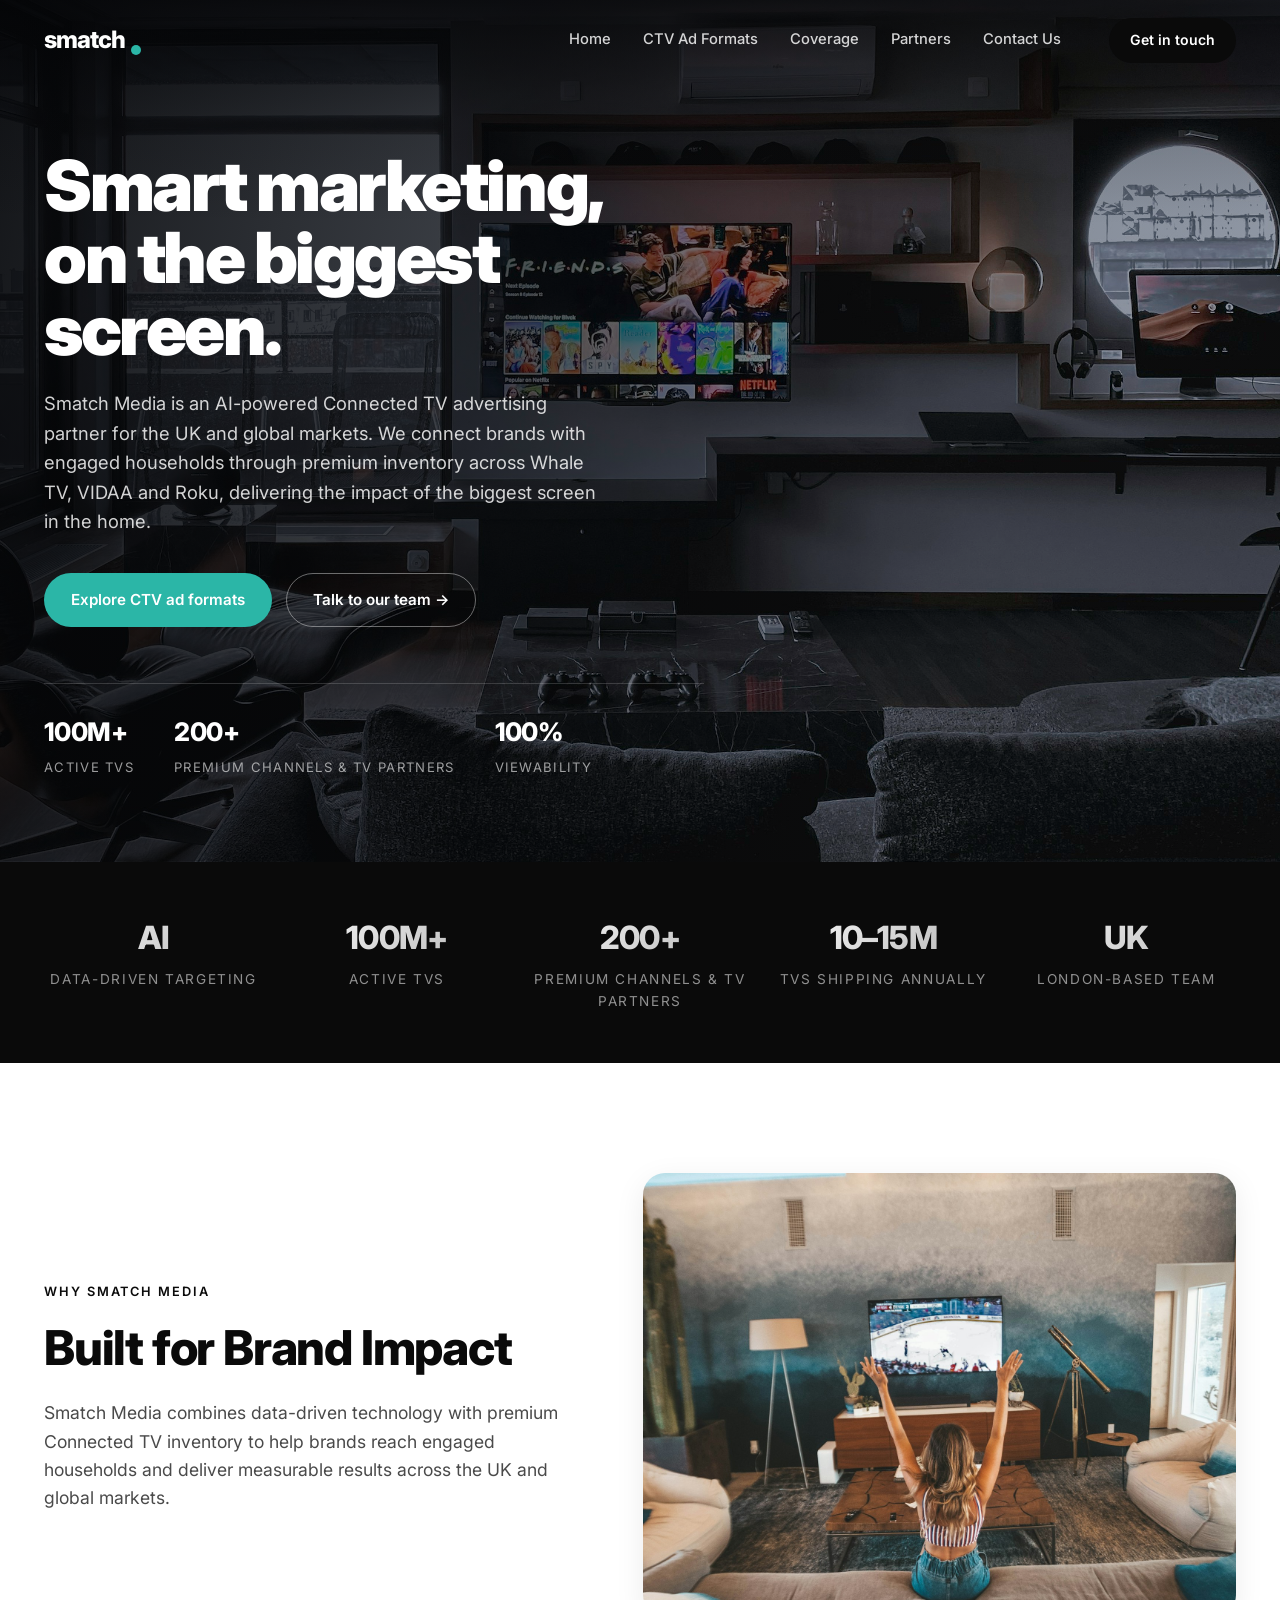
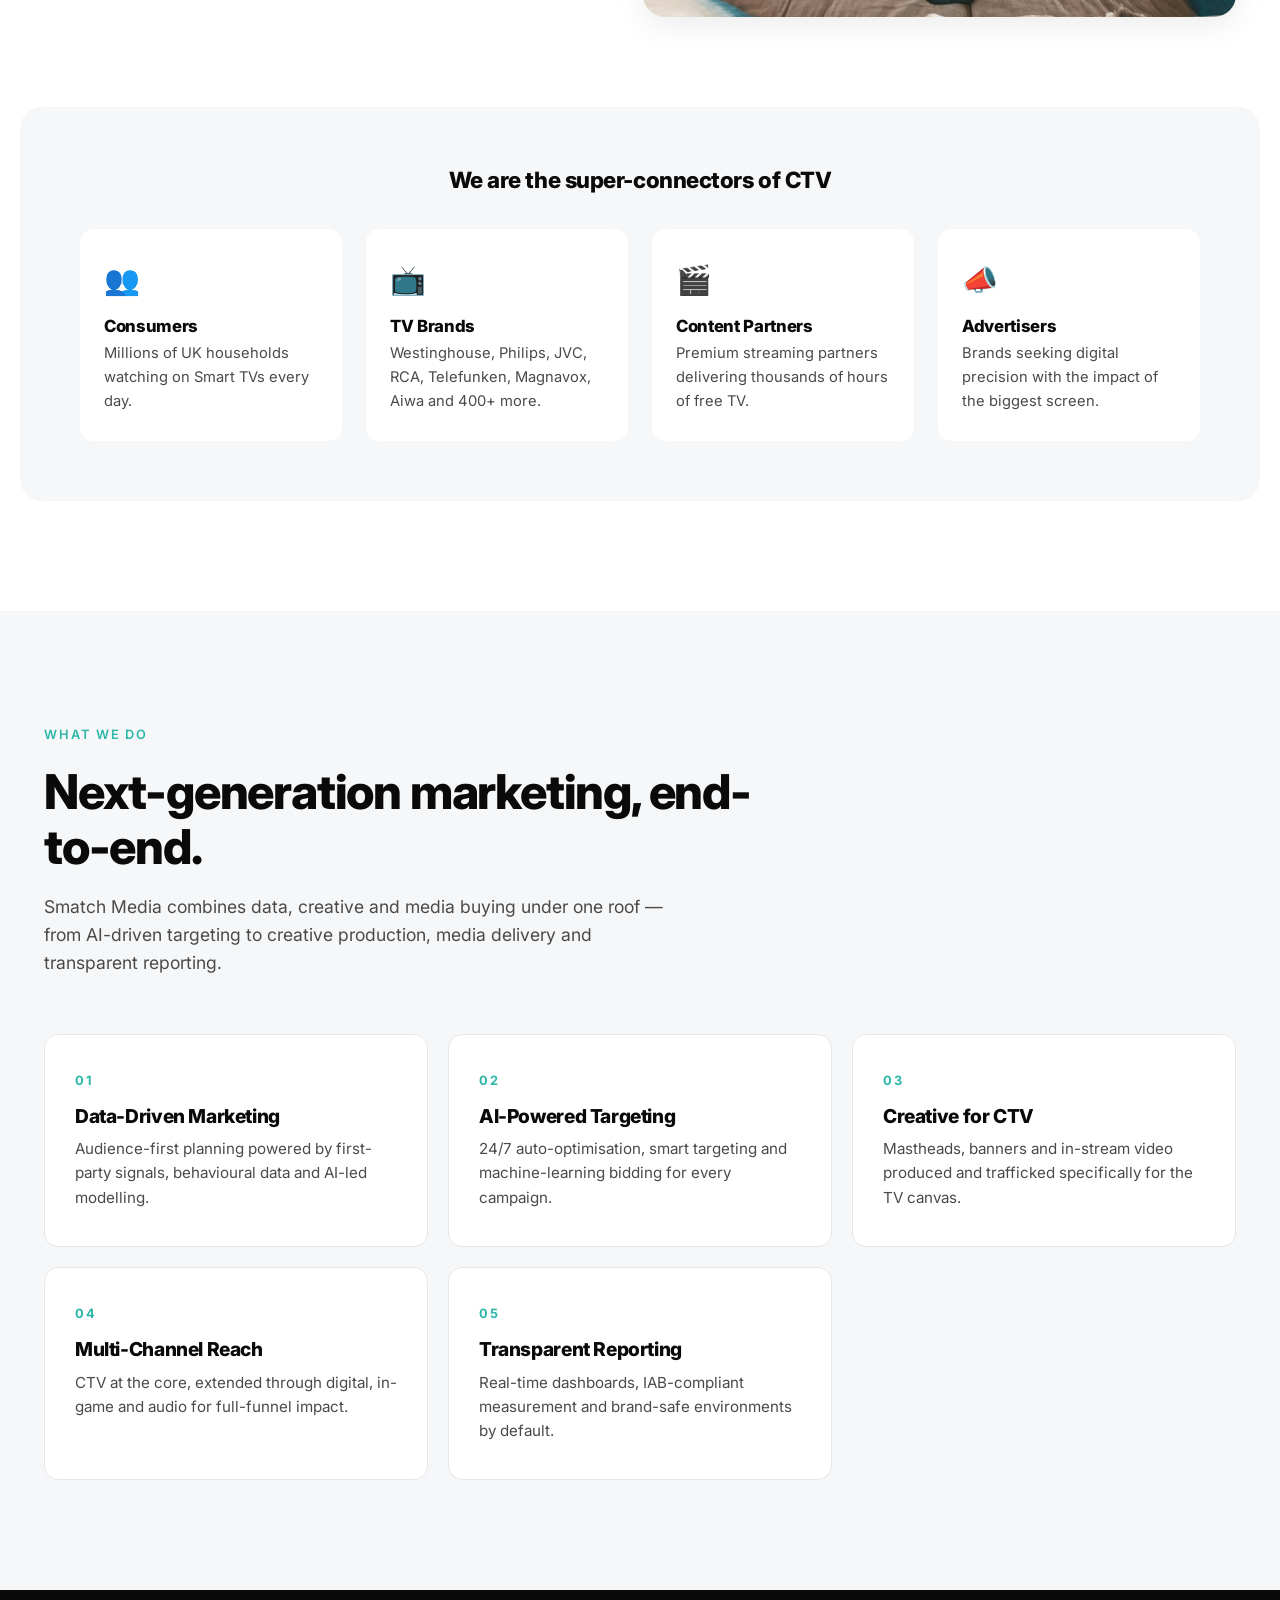
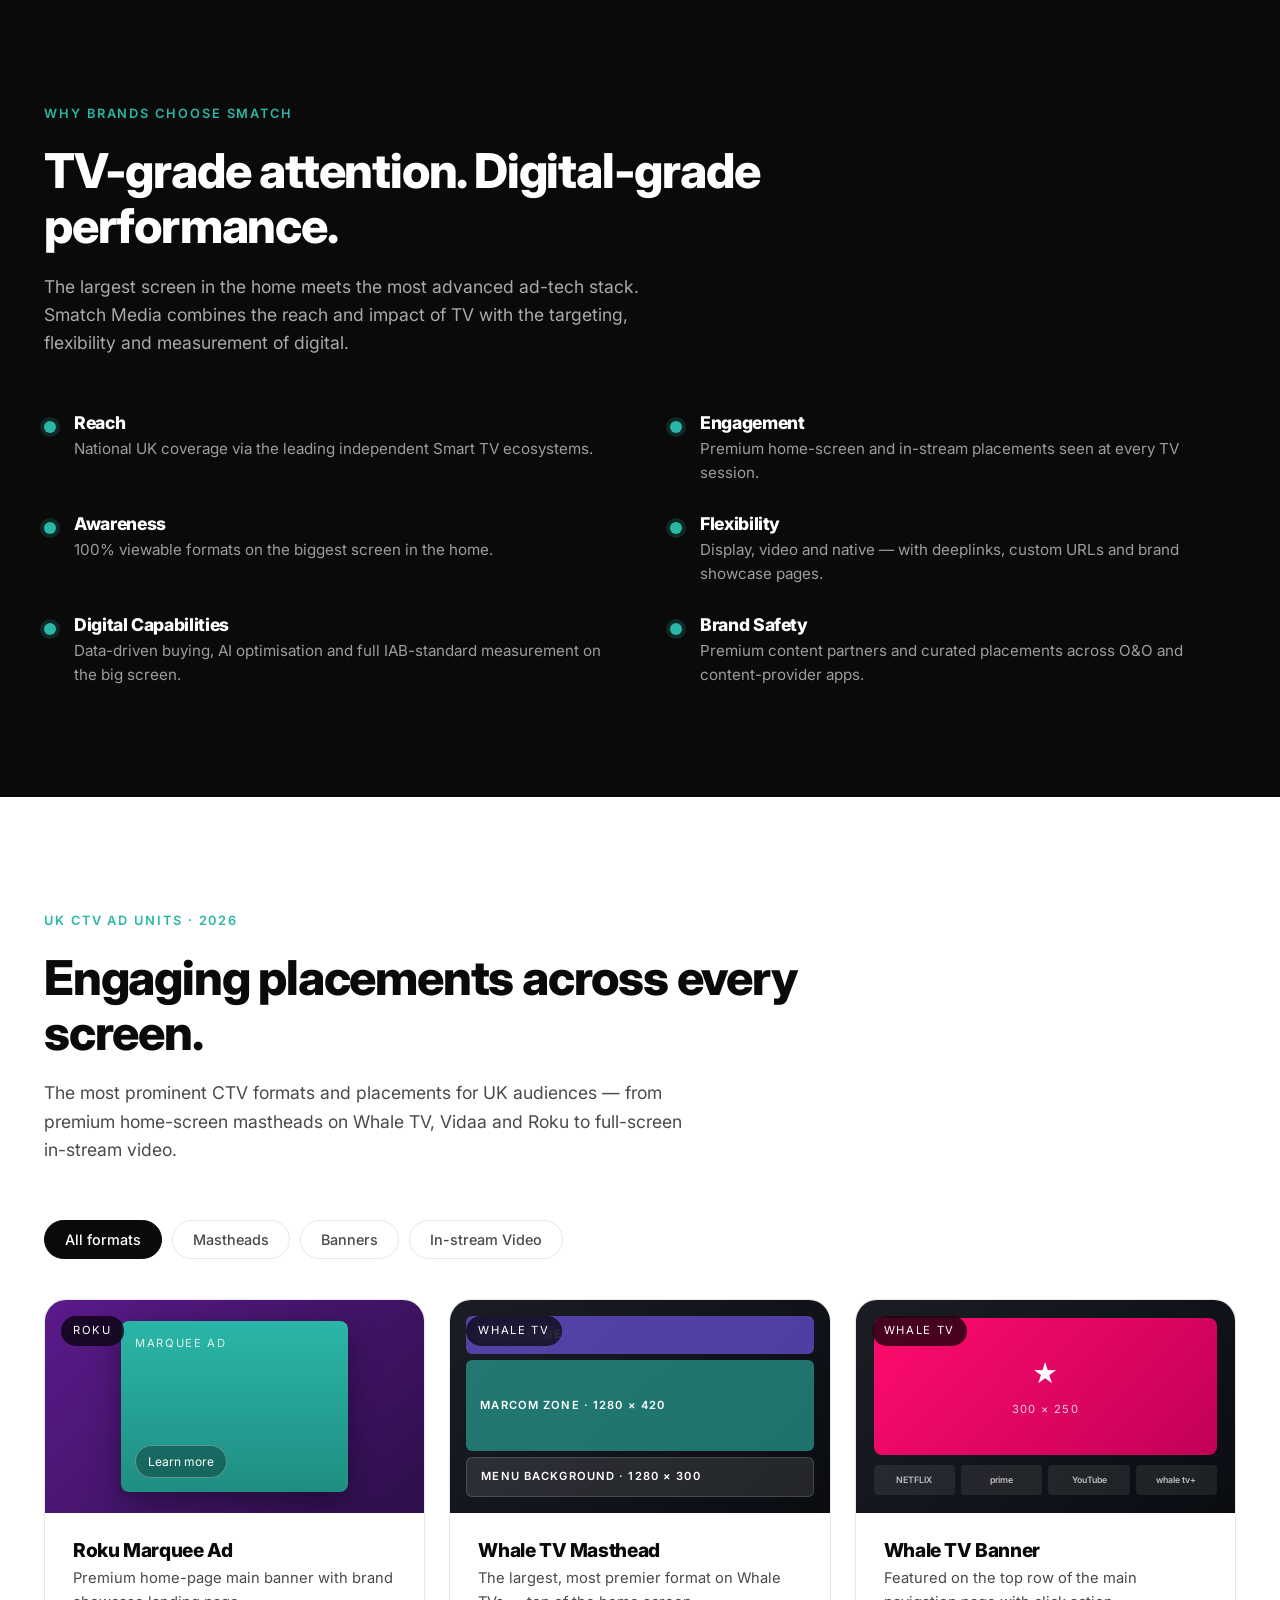
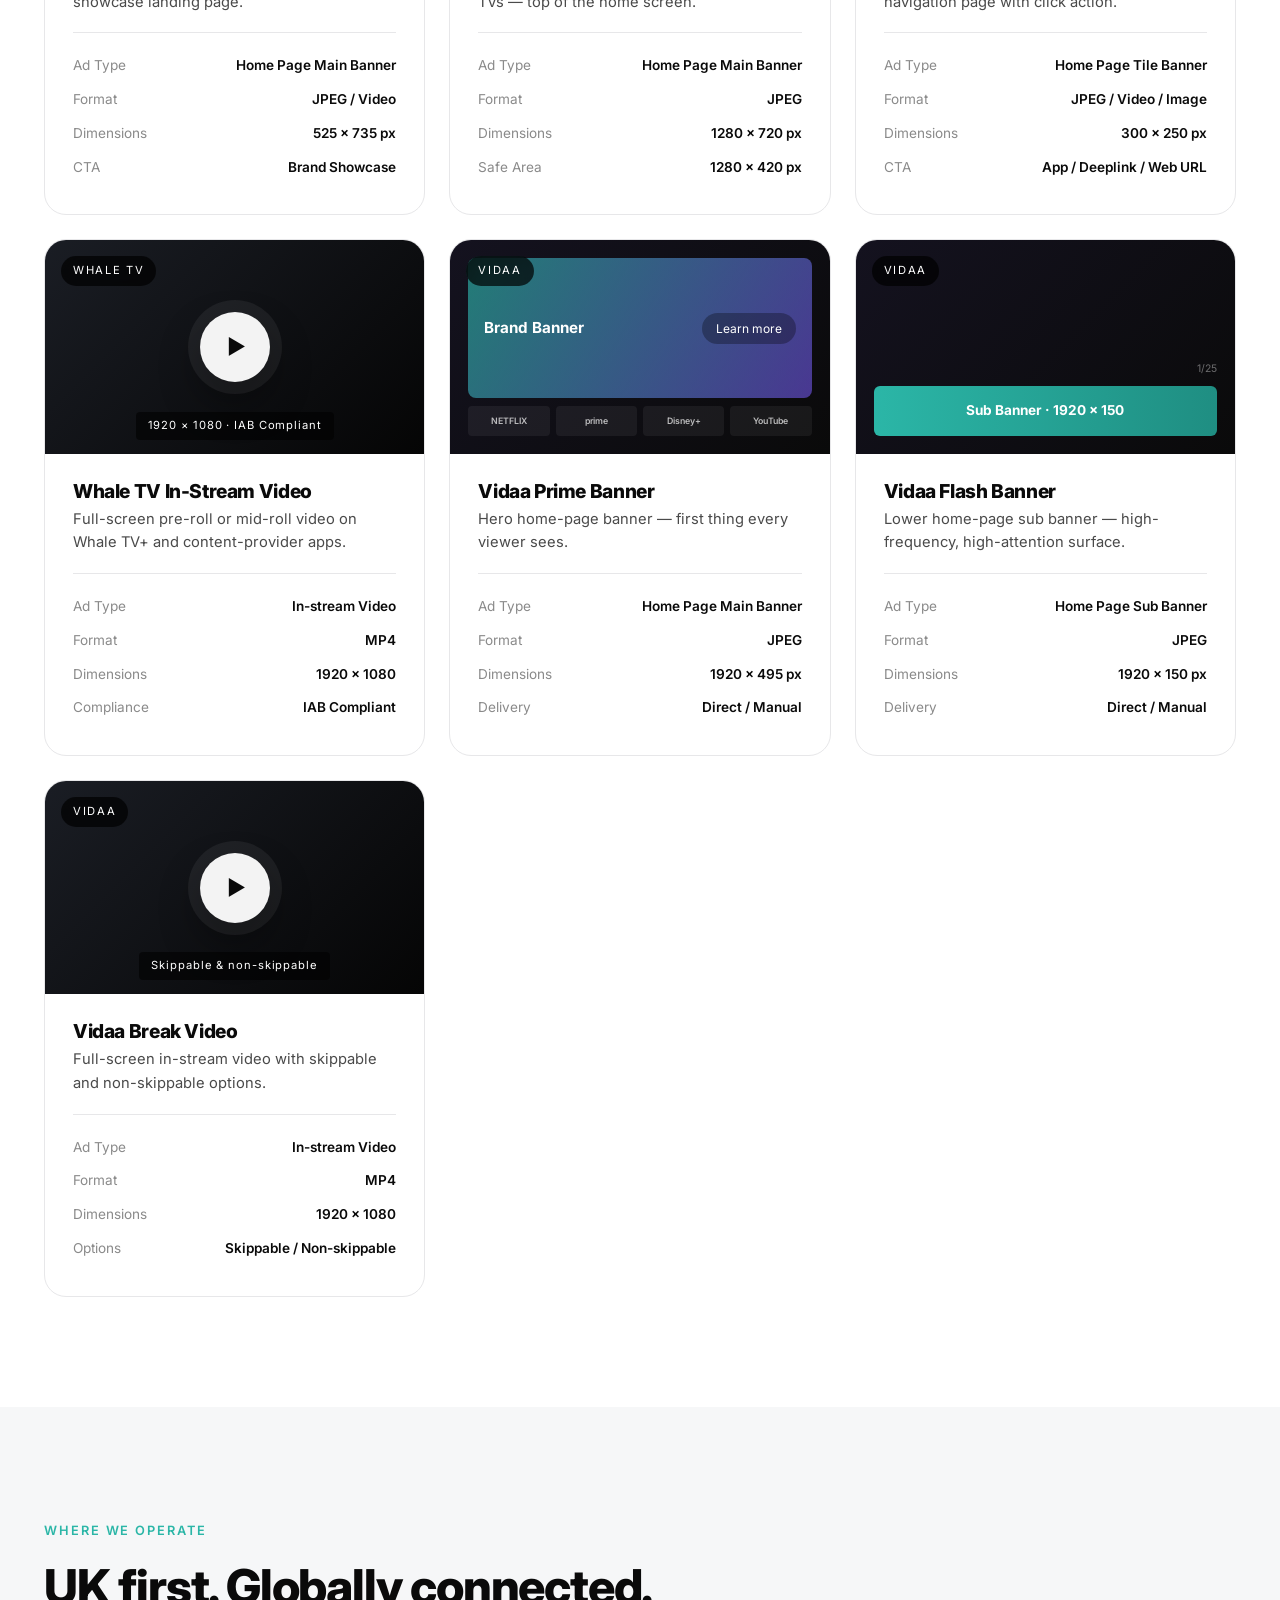
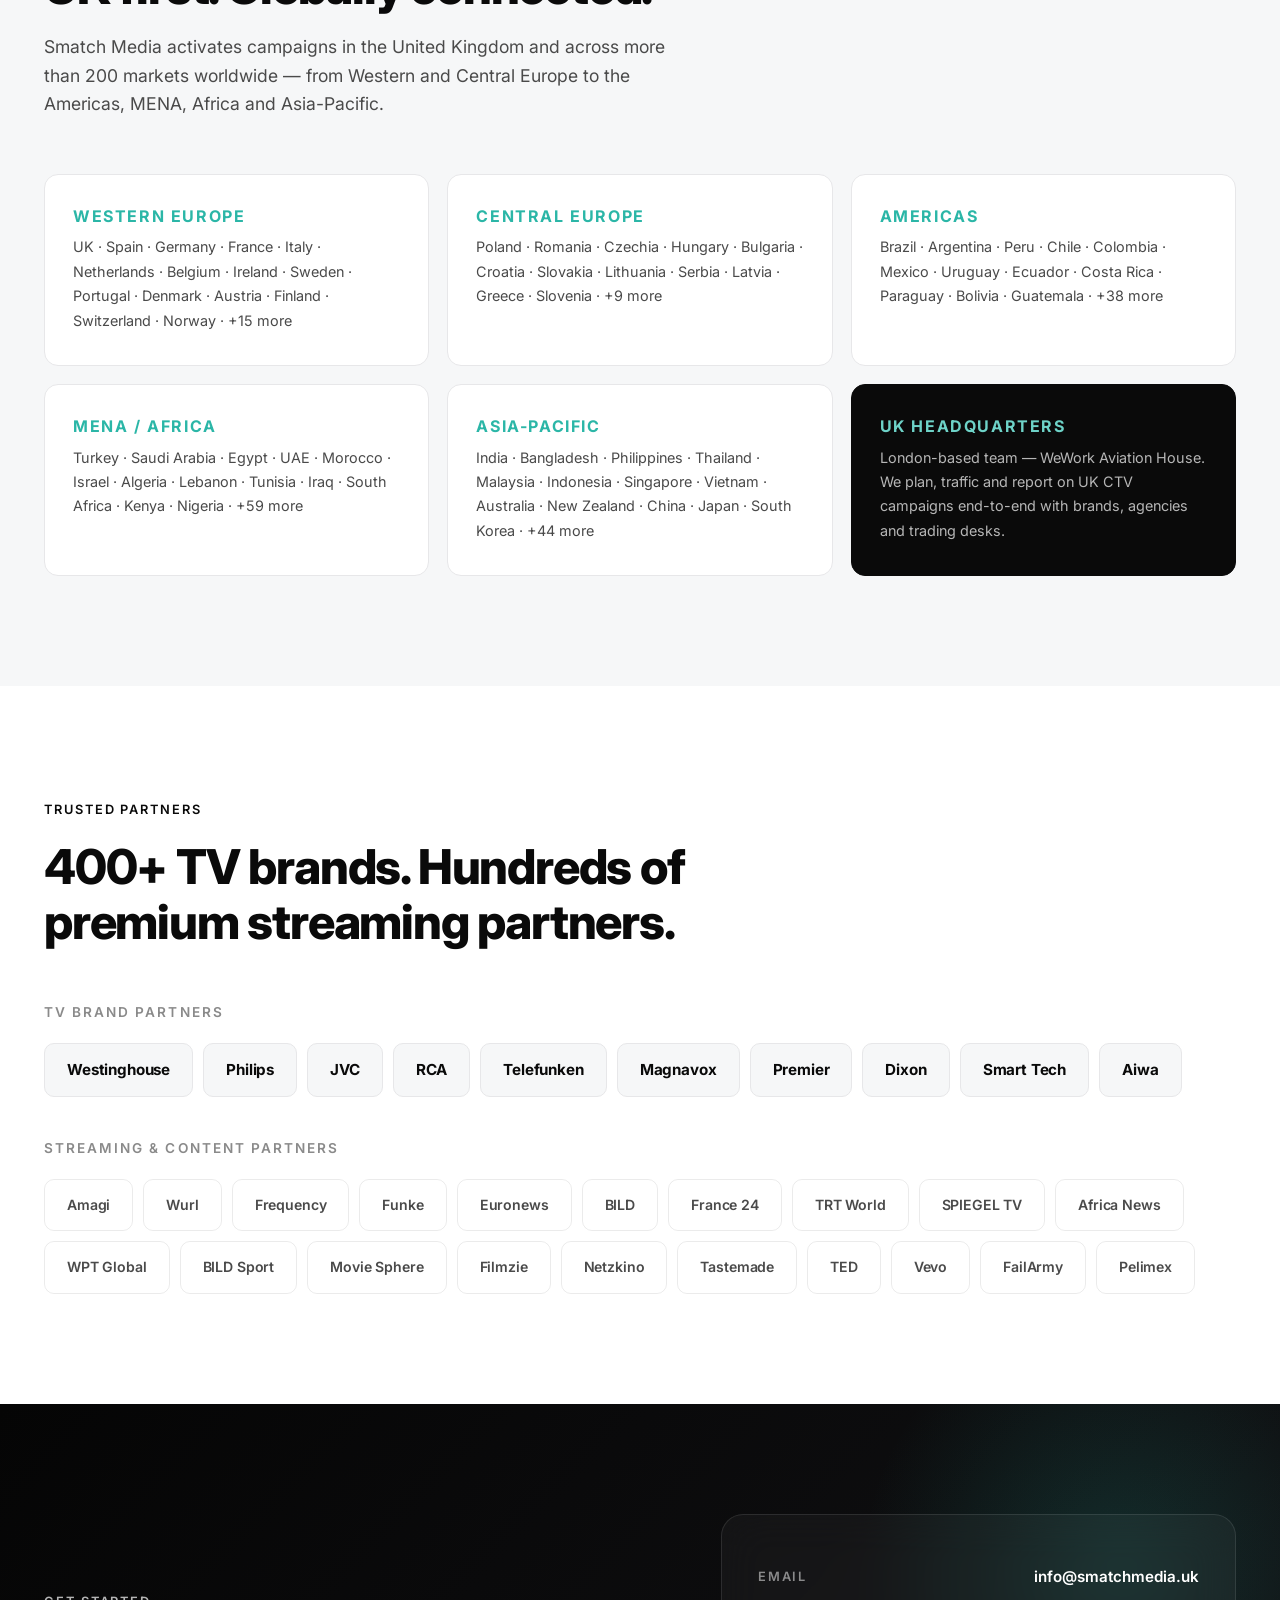
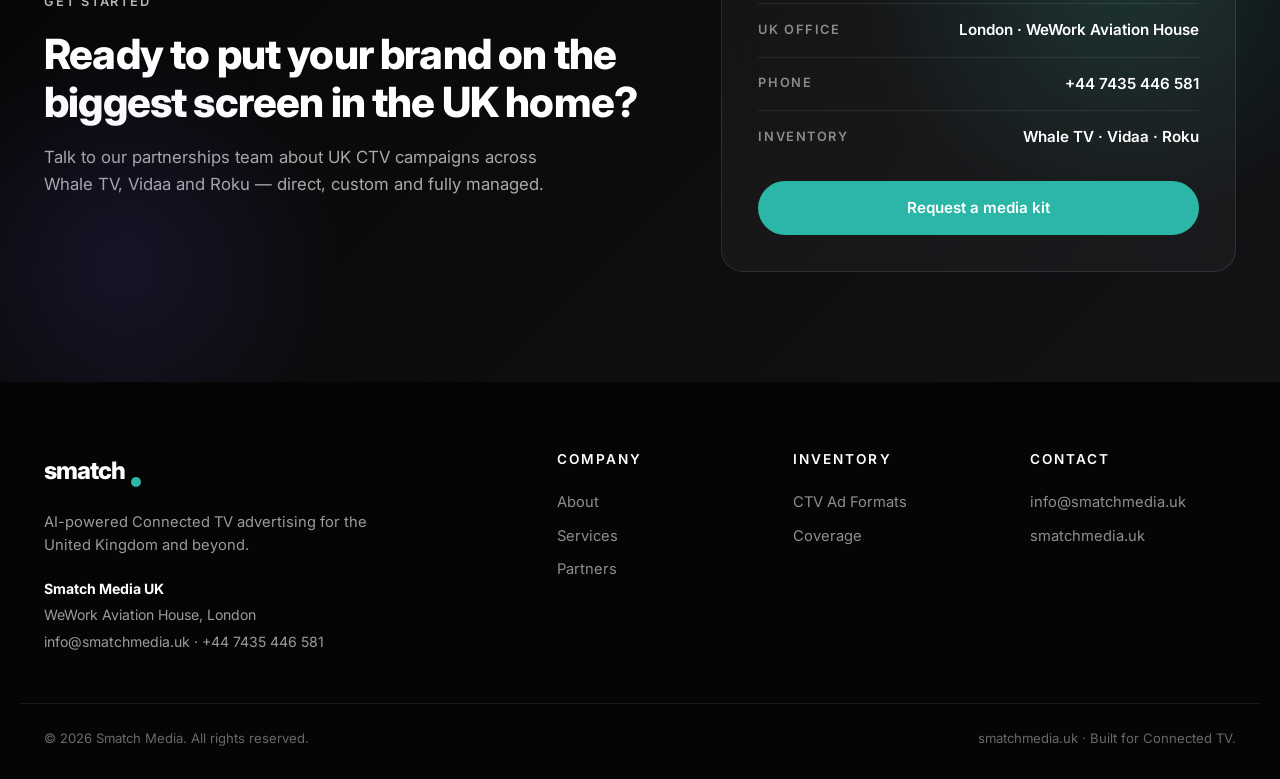
==== index.html @ 55a87737 "Refresh nav, hero copy and add Built for Brand Impact section - Nav: drop Services, add Contact Us -" ====
<!DOCTYPE html>
<html lang="en">
<head>
  <meta charset="UTF-8" />
  <meta name="viewport" content="width=device-width, initial-scale=1.0" />
  <title>Smatch Media UK — AI-Powered Connected TV Advertising</title>
  <meta name="description" content="Smatch Media UK delivers AI-powered, data-driven Connected TV advertising across Smart TVs in the United Kingdom — Whale TV, Vidaa and Roku inventory, direct and fully managed." />
  <link rel="preconnect" href="https://fonts.googleapis.com">
  <link rel="preconnect" href="https://fonts.gstatic.com" crossorigin>
  <link href="https://fonts.googleapis.com/css2?family=Inter:wght@300;400;500;600;700;800;900&display=swap" rel="stylesheet">
  <link rel="stylesheet" href="styles.css" />
</head>
<body>

  <!-- Navigation -->
  <header class="nav" id="nav">
    <div class="nav__inner container">
      <a href="#top" class="logo" aria-label="Smatch Media home">
        <span class="logo__text">smatch</span><span class="logo__dot"></span>
      </a>
      <nav class="nav__links" aria-label="Primary">
        <a href="#top">Home</a>
        <a href="#units">CTV Ad Formats</a>
        <a href="#coverage">Coverage</a>
        <a href="#partners">Partners</a>
        <a href="#contact">Contact Us</a>
      </nav>
      <a href="#contact" class="btn btn--primary nav__cta">Get in touch</a>
      <button class="nav__toggle" aria-label="Toggle menu" aria-expanded="false">
        <span></span><span></span><span></span>
      </button>
    </div>
  </header>

  <!-- Hero -->
  <section class="hero hero--photo" id="top">
    <div class="hero__bg" aria-hidden="true"></div>
    <div class="container hero__inner">
      <div class="hero__content">
        <h1 class="hero__title">
          Smart marketing,<br />
          on the biggest screen.
        </h1>
        <p class="hero__lead">
          Smatch Media is an AI-powered Connected TV advertising partner for the
          UK and global markets. We connect brands with engaged households through
          premium inventory across Whale TV, VIDAA and Roku, delivering the impact
          of the biggest screen in the home.
        </p>
        <div class="hero__ctas">
          <a href="#units" class="btn btn--primary">Explore CTV ad formats</a>
          <a href="#contact" class="btn btn--ghost btn--ghost-light">Talk to our team →</a>
        </div>
        <div class="hero__meta">
          <div><strong>100M+</strong><span>Active TVs</span></div>
          <div><strong>200+</strong><span>Premium Channels &amp; TV Partners</span></div>
          <div><strong>100%</strong><span>Viewability</span></div>
        </div>
      </div>
    </div>
  </section>

  <!-- Stats / Trust bar -->
  <section class="stats">
    <div class="container stats__inner">
      <div class="stat">
        <div class="stat__num">AI</div>
        <div class="stat__label">Data-Driven Targeting</div>
      </div>
      <div class="stat">
        <div class="stat__num">100M+</div>
        <div class="stat__label">Active TVs</div>
      </div>
      <div class="stat">
        <div class="stat__num">200+</div>
        <div class="stat__label">Premium Channels &amp; TV Partners</div>
      </div>
      <div class="stat">
        <div class="stat__num">10–15M</div>
        <div class="stat__label">TVs shipping annually</div>
      </div>
      <div class="stat">
        <div class="stat__num">UK</div>
        <div class="stat__label">London-based team</div>
      </div>
    </div>
  </section>

  <!-- Built for Brand Impact -->
  <section class="section about" id="about">
    <div class="container two-col two-col--media">
      <div class="about__intro">
        <span class="eyebrow eyebrow--dark">Why Smatch Media</span>
        <h2 class="section__title">Built for Brand Impact</h2>
        <p>
          Smatch Media combines data-driven technology with premium Connected TV
          inventory to help brands reach engaged households and deliver measurable
          results across the UK and global markets.
        </p>
      </div>
      <div class="about__media">
        <img src="assets/img/brand-impact.jpg" alt="A viewer engaged with content on a Connected TV in the living room" loading="lazy" />
      </div>
    </div>

    <div class="container connectors">
      <h3 class="connectors__title">We are the super-connectors of CTV</h3>
      <div class="connectors__grid">
        <div class="connector">
          <div class="connector__icon" aria-hidden="true">👥</div>
          <h4>Consumers</h4>
          <p>Millions of UK households watching on Smart TVs every day.</p>
        </div>
        <div class="connector">
          <div class="connector__icon" aria-hidden="true">📺</div>
          <h4>TV Brands</h4>
          <p>Westinghouse, Philips, JVC, RCA, Telefunken, Magnavox, Aiwa and 400+ more.</p>
        </div>
        <div class="connector">
          <div class="connector__icon" aria-hidden="true">🎬</div>
          <h4>Content Partners</h4>
          <p>Premium streaming partners delivering thousands of hours of free TV.</p>
        </div>
        <div class="connector">
          <div class="connector__icon" aria-hidden="true">📣</div>
          <h4>Advertisers</h4>
          <p>Brands seeking digital precision with the impact of the biggest screen.</p>
        </div>
      </div>
    </div>
  </section>

  <!-- Services -->
  <section class="section services" id="services">
    <div class="container">
      <div class="section__head">
        <span class="eyebrow">What We Do</span>
        <h2 class="section__title">Next-generation marketing, end-to-end.</h2>
        <p class="section__lead">
          Smatch Media combines data, creative and media buying under one roof —
          from AI-driven targeting to creative production, media delivery
          and transparent reporting.
        </p>
      </div>
      <div class="why__grid">
        <article class="card">
          <span class="card__num">01</span>
          <h3>Data-Driven Marketing</h3>
          <p>Audience-first planning powered by first-party signals, behavioural data and AI-led modelling.</p>
        </article>
        <article class="card">
          <span class="card__num">02</span>
          <h3>AI-Powered Targeting</h3>
          <p>24/7 auto-optimisation, smart targeting and machine-learning bidding for every campaign.</p>
        </article>
        <article class="card">
          <span class="card__num">03</span>
          <h3>Creative for CTV</h3>
          <p>Mastheads, banners and in-stream video produced and trafficked specifically for the TV canvas.</p>
        </article>
        <article class="card">
          <span class="card__num">04</span>
          <h3>Multi-Channel Reach</h3>
          <p>CTV at the core, extended through digital, in-game and audio for full-funnel impact.</p>
        </article>
        <article class="card">
          <span class="card__num">05</span>
          <h3>Transparent Reporting</h3>
          <p>Real-time dashboards, IAB-compliant measurement and brand-safe environments by default.</p>
        </article>
      </div>
    </div>
  </section>

  <!-- Why CTV with Smatch -->
  <section class="section why" id="why">
    <div class="container">
      <div class="section__head">
        <span class="eyebrow">Why Brands Choose Smatch</span>
        <h2 class="section__title">TV-grade attention. Digital-grade performance.</h2>
        <p class="section__lead">
          The largest screen in the home meets the most advanced ad-tech stack.
          Smatch Media combines the reach and impact of TV with the targeting,
          flexibility and measurement of digital.
        </p>
      </div>
      <div class="bullets">
        <div class="bullet"><span class="bullet__dot"></span><div><h4>Reach</h4><p>National UK coverage via the leading independent Smart TV ecosystems.</p></div></div>
        <div class="bullet"><span class="bullet__dot"></span><div><h4>Engagement</h4><p>Premium home-screen and in-stream placements seen at every TV session.</p></div></div>
        <div class="bullet"><span class="bullet__dot"></span><div><h4>Awareness</h4><p>100% viewable formats on the biggest screen in the home.</p></div></div>
        <div class="bullet"><span class="bullet__dot"></span><div><h4>Flexibility</h4><p>Display, video and native — with deeplinks, custom URLs and brand showcase pages.</p></div></div>
        <div class="bullet"><span class="bullet__dot"></span><div><h4>Digital Capabilities</h4><p>Data-driven buying, AI optimisation and full IAB-standard measurement on the big screen.</p></div></div>
        <div class="bullet"><span class="bullet__dot"></span><div><h4>Brand Safety</h4><p>Premium content partners and curated placements across O&O and content-provider apps.</p></div></div>
      </div>
    </div>
  </section>

  <!-- Ad Units -->
  <section class="section units" id="units">
    <div class="container">
      <div class="section__head">
        <span class="eyebrow">UK CTV Ad Units · 2026</span>
        <h2 class="section__title">Engaging placements across every screen.</h2>
        <p class="section__lead">
          The most prominent CTV formats and placements for UK audiences — from
          premium home-screen mastheads on Whale TV, Vidaa and Roku to full-screen
          in-stream video.
        </p>
      </div>

      <div class="units__filter" role="tablist" aria-label="Ad unit categories">
        <button class="chip chip--active" data-filter="all" role="tab" aria-selected="true">All formats</button>
        <button class="chip" data-filter="masthead" role="tab" aria-selected="false">Mastheads</button>
        <button class="chip" data-filter="banner" role="tab" aria-selected="false">Banners</button>
        <button class="chip" data-filter="video" role="tab" aria-selected="false">In-stream Video</button>
      </div>

      <div class="units__grid">

        <article class="unit" data-cat="masthead">
          <div class="unit__brand">Roku</div>
          <div class="unit__visual unit__visual--marquee">
            <div class="marquee">
              <span class="marquee__label">Marquee Ad</span>
              <span class="marquee__cta">Learn more</span>
            </div>
          </div>
          <div class="unit__body">
            <h3>Roku Marquee Ad</h3>
            <p class="unit__desc">Premium home-page main banner with brand showcase landing page.</p>
            <ul class="spec">
              <li><span>Ad Type</span><b>Home Page Main Banner</b></li>
              <li><span>Format</span><b>JPEG / Video</b></li>
              <li><span>Dimensions</span><b>525 × 735 px</b></li>
              <li><span>CTA</span><b>Brand Showcase</b></li>
            </ul>
          </div>
        </article>

        <article class="unit" data-cat="masthead">
          <div class="unit__brand">Whale TV</div>
          <div class="unit__visual unit__visual--whale-mast">
            <div class="zone zone--upper">Upper Zone</div>
            <div class="zone zone--marcom">Marcom Zone · 1280 × 420</div>
            <div class="zone zone--menu">Menu Background · 1280 × 300</div>
          </div>
          <div class="unit__body">
            <h3>Whale TV Masthead</h3>
            <p class="unit__desc">The largest, most premier format on Whale TVs — top of the home screen.</p>
            <ul class="spec">
              <li><span>Ad Type</span><b>Home Page Main Banner</b></li>
              <li><span>Format</span><b>JPEG</b></li>
              <li><span>Dimensions</span><b>1280 × 720 px</b></li>
              <li><span>Safe Area</span><b>1280 × 420 px</b></li>
            </ul>
          </div>
        </article>

        <article class="unit" data-cat="banner">
          <div class="unit__brand">Whale TV</div>
          <div class="unit__visual unit__visual--whale-banner">
            <div class="banner-tile">
              <span class="banner-tile__star">★</span>
              <span class="banner-tile__label">300 × 250</span>
            </div>
            <div class="banner-row">
              <div class="banner-app netflix">NETFLIX</div>
              <div class="banner-app prime">prime</div>
              <div class="banner-app youtube">YouTube</div>
              <div class="banner-app whale">whale tv+</div>
            </div>
          </div>
          <div class="unit__body">
            <h3>Whale TV Banner</h3>
            <p class="unit__desc">Featured on the top row of the main navigation page with click action.</p>
            <ul class="spec">
              <li><span>Ad Type</span><b>Home Page Tile Banner</b></li>
              <li><span>Format</span><b>JPEG / Video / Image</b></li>
              <li><span>Dimensions</span><b>300 × 250 px</b></li>
              <li><span>CTA</span><b>App / Deeplink / Web URL</b></li>
            </ul>
          </div>
        </article>

        <article class="unit" data-cat="video">
          <div class="unit__brand">Whale TV</div>
          <div class="unit__visual unit__visual--video">
            <div class="play">
              <span class="play__icon">▶</span>
            </div>
            <span class="video-tag">1920 × 1080 · IAB Compliant</span>
          </div>
          <div class="unit__body">
            <h3>Whale TV In-Stream Video</h3>
            <p class="unit__desc">Full-screen pre-roll or mid-roll video on Whale TV+ and content-provider apps.</p>
            <ul class="spec">
              <li><span>Ad Type</span><b>In-stream Video</b></li>
              <li><span>Format</span><b>MP4</b></li>
              <li><span>Dimensions</span><b>1920 × 1080</b></li>
              <li><span>Compliance</span><b>IAB Compliant</b></li>
            </ul>
          </div>
        </article>

        <article class="unit" data-cat="masthead">
          <div class="unit__brand">Vidaa</div>
          <div class="unit__visual unit__visual--vidaa-prime">
            <div class="vidaa-banner">
              <span class="vidaa-banner__title">Brand Banner</span>
              <span class="vidaa-banner__cta">Learn more</span>
            </div>
            <div class="vidaa-row">
              <span>NETFLIX</span><span>prime</span><span>Disney+</span><span>YouTube</span>
            </div>
          </div>
          <div class="unit__body">
            <h3>Vidaa Prime Banner</h3>
            <p class="unit__desc">Hero home-page banner — first thing every viewer sees.</p>
            <ul class="spec">
              <li><span>Ad Type</span><b>Home Page Main Banner</b></li>
              <li><span>Format</span><b>JPEG</b></li>
              <li><span>Dimensions</span><b>1920 × 495 px</b></li>
              <li><span>Delivery</span><b>Direct / Manual</b></li>
            </ul>
          </div>
        </article>

        <article class="unit" data-cat="banner">
          <div class="unit__brand">Vidaa</div>
          <div class="unit__visual unit__visual--vidaa-flash">
            <div class="flash-row"><span>1/25</span></div>
            <div class="flash-banner">Sub Banner · 1920 × 150</div>
          </div>
          <div class="unit__body">
            <h3>Vidaa Flash Banner</h3>
            <p class="unit__desc">Lower home-page sub banner — high-frequency, high-attention surface.</p>
            <ul class="spec">
              <li><span>Ad Type</span><b>Home Page Sub Banner</b></li>
              <li><span>Format</span><b>JPEG</b></li>
              <li><span>Dimensions</span><b>1920 × 150 px</b></li>
              <li><span>Delivery</span><b>Direct / Manual</b></li>
            </ul>
          </div>
        </article>

        <article class="unit" data-cat="video">
          <div class="unit__brand">Vidaa</div>
          <div class="unit__visual unit__visual--video">
            <div class="play"><span class="play__icon">▶</span></div>
            <span class="video-tag">Skippable & non-skippable</span>
          </div>
          <div class="unit__body">
            <h3>Vidaa Break Video</h3>
            <p class="unit__desc">Full-screen in-stream video with skippable and non-skippable options.</p>
            <ul class="spec">
              <li><span>Ad Type</span><b>In-stream Video</b></li>
              <li><span>Format</span><b>MP4</b></li>
              <li><span>Dimensions</span><b>1920 × 1080</b></li>
              <li><span>Options</span><b>Skippable / Non-skippable</b></li>
            </ul>
          </div>
        </article>

      </div>
    </div>
  </section>

  <!-- Coverage -->
  <section class="section coverage" id="coverage">
    <div class="container">
      <div class="section__head">
        <span class="eyebrow">Where We Operate</span>
        <h2 class="section__title">UK first. Globally connected.</h2>
        <p class="section__lead">
          Smatch Media activates campaigns in the United Kingdom and across more
          than 200 markets worldwide — from Western and Central Europe to the
          Americas, MENA, Africa and Asia-Pacific.
        </p>
      </div>

      <div class="coverage__grid">
        <div class="region">
          <h4>Western Europe</h4>
          <p>UK · Spain · Germany · France · Italy · Netherlands · Belgium · Ireland · Sweden · Portugal · Denmark · Austria · Finland · Switzerland · Norway · +15 more</p>
        </div>
        <div class="region">
          <h4>Central Europe</h4>
          <p>Poland · Romania · Czechia · Hungary · Bulgaria · Croatia · Slovakia · Lithuania · Serbia · Latvia · Greece · Slovenia · +9 more</p>
        </div>
        <div class="region">
          <h4>Americas</h4>
          <p>Brazil · Argentina · Peru · Chile · Colombia · Mexico · Uruguay · Ecuador · Costa Rica · Paraguay · Bolivia · Guatemala · +38 more</p>
        </div>
        <div class="region">
          <h4>MENA / Africa</h4>
          <p>Turkey · Saudi Arabia · Egypt · UAE · Morocco · Israel · Algeria · Lebanon · Tunisia · Iraq · South Africa · Kenya · Nigeria · +59 more</p>
        </div>
        <div class="region">
          <h4>Asia-Pacific</h4>
          <p>India · Bangladesh · Philippines · Thailand · Malaysia · Indonesia · Singapore · Vietnam · Australia · New Zealand · China · Japan · South Korea · +44 more</p>
        </div>
        <div class="region region--accent">
          <h4>UK Headquarters</h4>
          <p>London-based team — WeWork Aviation House. We plan, traffic and report on UK CTV campaigns end-to-end with brands, agencies and trading desks.</p>
        </div>
      </div>
    </div>
  </section>

  <!-- Partners -->
  <section class="section partners" id="partners">
    <div class="container">
      <div class="section__head">
        <span class="eyebrow eyebrow--dark">Trusted Partners</span>
        <h2 class="section__title">400+ TV brands. Hundreds of premium streaming partners.</h2>
      </div>

      <div class="partners__group">
        <h4>TV Brand Partners</h4>
        <div class="logos">
          <span>Westinghouse</span><span>Philips</span><span>JVC</span><span>RCA</span>
          <span>Telefunken</span><span>Magnavox</span><span>Premier</span><span>Dixon</span>
          <span>Smart Tech</span><span>Aiwa</span>
        </div>
      </div>

      <div class="partners__group">
        <h4>Streaming &amp; Content Partners</h4>
        <div class="logos logos--alt">
          <span>Amagi</span><span>Wurl</span><span>Frequency</span><span>Funke</span>
          <span>Euronews</span><span>BILD</span><span>France 24</span><span>TRT World</span>
          <span>SPIEGEL TV</span><span>Africa News</span><span>WPT Global</span><span>BILD Sport</span>
          <span>Movie Sphere</span><span>Filmzie</span><span>Netzkino</span><span>Tastemade</span>
          <span>TED</span><span>Vevo</span><span>FailArmy</span><span>Pelimex</span>
        </div>
      </div>
    </div>
  </section>

  <!-- CTA / Contact -->
  <section class="section cta" id="contact">
    <div class="container cta__inner">
      <div class="cta__copy">
        <span class="eyebrow eyebrow--light">Get Started</span>
        <h2>Ready to put your brand on the biggest screen in the UK home?</h2>
        <p>Talk to our partnerships team about UK CTV campaigns across Whale TV, Vidaa and Roku — direct, custom and fully managed.</p>
      </div>
      <div class="cta__card">
        <div class="cta__row">
          <span class="cta__label">Email</span>
          <a class="cta__value" href="mailto:info@smatchmedia.uk">info@smatchmedia.uk</a>
        </div>
        <div class="cta__row">
          <span class="cta__label">UK Office</span>
          <span class="cta__value">London · WeWork Aviation House</span>
        </div>
        <div class="cta__row">
          <span class="cta__label">Phone</span>
          <a class="cta__value" href="tel:+447435446581">+44 7435 446 581</a>
        </div>
        <div class="cta__row">
          <span class="cta__label">Inventory</span>
          <span class="cta__value">Whale TV · Vidaa · Roku</span>
        </div>
        <a href="mailto:info@smatchmedia.uk?subject=UK%20CTV%20Campaign%20Enquiry" class="btn btn--primary btn--block">Request a media kit</a>
      </div>
    </div>
  </section>

  <!-- Footer -->
  <footer class="footer">
    <div class="container footer__inner">
      <div class="footer__brand">
        <a href="#top" class="logo logo--light">
          <span class="logo__text">smatch</span><span class="logo__dot"></span>
        </a>
        <p>AI-powered Connected TV advertising for the United Kingdom and beyond.</p>
        <div class="footer__addr">
          <strong>Smatch Media UK</strong>
          <span>WeWork Aviation House, London</span>
          <span>info@smatchmedia.uk · +44 7435 446 581</span>
        </div>
      </div>
      <div class="footer__cols">
        <div>
          <h5>Company</h5>
          <a href="#about">About</a>
          <a href="#services">Services</a>
          <a href="#partners">Partners</a>
        </div>
        <div>
          <h5>Inventory</h5>
          <a href="#units">CTV Ad Formats</a>
          <a href="#coverage">Coverage</a>
        </div>
        <div>
          <h5>Contact</h5>
          <a href="mailto:info@smatchmedia.uk">info@smatchmedia.uk</a>
          <a href="https://smatchmedia.uk">smatchmedia.uk</a>
        </div>
      </div>
    </div>
    <div class="footer__bottom container">
      <span>© 2026 Smatch Media. All rights reserved.</span>
      <span>smatchmedia.uk · Built for Connected TV.</span>
    </div>
  </footer>

  <script src="script.js"></script>
</body>
</html>
---- styles.css ----
/* ===== Reset & base ===== */
*, *::before, *::after { box-sizing: border-box; }
html { scroll-behavior: smooth; }
body {
  margin: 0;
  font-family: 'Inter', -apple-system, BlinkMacSystemFont, 'Segoe UI', Roboto, sans-serif;
  font-weight: 400;
  color: #0a0a0a;
  background: #ffffff;
  line-height: 1.6;
  -webkit-font-smoothing: antialiased;
  -moz-osx-font-smoothing: grayscale;
}
img { max-width: 100%; display: block; }
a { color: inherit; text-decoration: none; transition: color .2s ease; }
button { font-family: inherit; cursor: pointer; border: 0; background: transparent; }
h1, h2, h3, h4, h5 { margin: 0 0 .5em; line-height: 1.15; letter-spacing: -.02em; font-weight: 800; }
p { margin: 0 0 1em; }

/* ===== Tokens (Smatch Media palette) ===== */
:root {
  --bg: #ffffff;
  --bg-soft: #f6f7f8;
  --bg-dark: #0a0a0a;
  --bg-darker: #050505;
  --ink: #0a0a0a;
  --ink-soft: #4a4a4a;
  --ink-muted: #8a8a8a;
  --line: #e7e7e9;
  --line-dark: #1f1f23;
  --teal: #2BB6A7;        /* Smatch primary accent (the dot) */
  --teal-700: #1f8e82;
  --teal-300: #6ed3c8;
  --violet: #7C5CFF;      /* secondary accent */
  --pink: #ff0c6c;        /* tertiary (Whale TV mock) */
  --radius: 14px;
  --radius-lg: 22px;
  --shadow-sm: 0 1px 2px rgba(0,0,0,.05);
  --shadow-md: 0 8px 30px rgba(0,0,0,.08);
  --shadow-lg: 0 20px 60px rgba(0,0,0,.18);
  --max: 1240px;
}

/* ===== Layout ===== */
.container {
  width: 100%;
  max-width: var(--max);
  margin: 0 auto;
  padding: 0 24px;
}
.section { padding: 110px 0; }
.section__head {
  max-width: 760px;
  margin: 0 0 56px;
}
.section__title {
  font-size: clamp(2rem, 4vw, 3rem);
  font-weight: 800;
  letter-spacing: -.025em;
  margin-bottom: .4em;
}
.section__lead {
  font-size: 1.1rem;
  color: var(--ink-soft);
  max-width: 640px;
}
.eyebrow {
  display: inline-block;
  font-size: .8rem;
  font-weight: 600;
  text-transform: uppercase;
  letter-spacing: .15em;
  color: var(--teal);
  margin-bottom: 18px;
}
.eyebrow--dark { color: var(--ink); }
.eyebrow--light { color: rgba(255,255,255,.7); }

/* ===== Buttons ===== */
.btn {
  display: inline-flex;
  align-items: center;
  justify-content: center;
  gap: 8px;
  padding: 14px 26px;
  border-radius: 999px;
  font-weight: 600;
  font-size: .95rem;
  transition: transform .15s ease, background .2s ease, color .2s ease, box-shadow .2s ease;
  white-space: nowrap;
  border: 1.5px solid transparent;
}
.btn--primary { background: var(--ink); color: #fff; }
.btn--primary:hover { background: var(--teal); transform: translateY(-1px); box-shadow: 0 12px 30px rgba(43,182,167,.35); }
.btn--ghost { color: var(--ink); border-color: rgba(0,0,0,.15); }
.btn--ghost:hover { border-color: var(--ink); transform: translateY(-1px); }
.btn--block { width: 100%; margin-top: 18px; }

/* ===== Smatch Logo ===== */
.logo {
  display: inline-flex;
  align-items: baseline;
  gap: 4px;
  font-weight: 800;
  font-size: 1.5rem;
  letter-spacing: -.04em;
  color: var(--ink);
  font-family: 'Inter', sans-serif;
}
.logo__text {
  font-weight: 800;
  text-transform: lowercase;
}
.logo__dot {
  width: 10px;
  height: 10px;
  border-radius: 50%;
  background: var(--teal);
  display: inline-block;
  margin-left: 2px;
  flex-shrink: 0;
  align-self: flex-end;
  margin-bottom: 4px;
  box-shadow: 0 0 0 0 rgba(43,182,167,.5);
  animation: pulse 2.4s ease-in-out infinite;
}
@keyframes pulse {
  0%, 100% { box-shadow: 0 0 0 0 rgba(43,182,167,.4); }
  50% { box-shadow: 0 0 0 6px rgba(43,182,167,0); }
}
.logo--light { color: #fff; }

/* ===== Nav ===== */
.nav {
  position: fixed;
  top: 0; left: 0; right: 0;
  z-index: 50;
  padding: 18px 0;
  transition: background .25s ease, box-shadow .25s ease, padding .25s ease;
  backdrop-filter: blur(0);
}
.nav.is-scrolled {
  background: rgba(255,255,255,.85);
  backdrop-filter: saturate(180%) blur(14px);
  box-shadow: 0 1px 0 rgba(0,0,0,.06);
  padding: 12px 0;
}
.nav__inner {
  display: flex;
  align-items: center;
  justify-content: space-between;
  gap: 24px;
}
.nav__links {
  display: flex;
  gap: 32px;
  margin-left: auto;
  margin-right: 24px;
}
.nav__links a {
  font-size: .92rem;
  font-weight: 500;
  color: var(--ink-soft);
}
.nav__links a:hover { color: var(--ink); }
.nav__cta { padding: 10px 20px; font-size: .88rem; }
.nav__toggle {
  display: none;
  width: 40px; height: 40px;
  flex-direction: column;
  gap: 5px;
  align-items: center;
  justify-content: center;
}
.nav__toggle span {
  display: block;
  width: 22px; height: 2px;
  background: var(--ink);
  transition: transform .2s ease, opacity .2s ease;
}

/* ===== Hero ===== */
.hero {
  position: relative;
  padding: 160px 0 90px;
  overflow: hidden;
  background:
    radial-gradient(1100px 600px at 85% -10%, rgba(43,182,167,.10) 0%, transparent 60%),
    radial-gradient(800px 500px at 0% 80%, rgba(124,92,255,.06) 0%, transparent 55%),
    linear-gradient(180deg, #ffffff 0%, #f8faf9 100%);
}
.hero__bg {
  position: absolute;
  inset: 0;
  background-image:
    radial-gradient(circle at 20% 30%, rgba(43,182,167,.06) 0%, transparent 35%),
    radial-gradient(circle at 80% 70%, rgba(124,92,255,.05) 0%, transparent 30%);
  pointer-events: none;
}
.hero__inner {
  position: relative;
  display: grid;
  grid-template-columns: 1.05fr 1fr;
  gap: 60px;
  align-items: center;
}
.hero__title {
  font-size: clamp(2.5rem, 5.5vw, 4.5rem);
  font-weight: 900;
  letter-spacing: -.035em;
  line-height: 1.02;
  margin-bottom: 24px;
}
.grad-text {
  background: linear-gradient(135deg, var(--teal) 0%, #4dd6c8 50%, var(--violet) 100%);
  -webkit-background-clip: text;
  background-clip: text;
  color: transparent;
}
.hero__lead {
  font-size: 1.15rem;
  color: var(--ink-soft);
  max-width: 560px;
  margin-bottom: 36px;
}
.hero__ctas {
  display: flex;
  gap: 14px;
  margin-bottom: 56px;
  flex-wrap: wrap;
}
.hero__meta {
  display: flex;
  gap: 40px;
  flex-wrap: wrap;
  padding-top: 28px;
  border-top: 1px solid var(--line);
}
.hero__meta div { display: flex; flex-direction: column; }
.hero__meta strong {
  font-size: 1.6rem;
  font-weight: 800;
  color: var(--ink);
  letter-spacing: -.02em;
}
.hero__meta span {
  font-size: .82rem;
  color: var(--ink-muted);
  text-transform: uppercase;
  letter-spacing: .1em;
  margin-top: 4px;
}

/* ===== Hero — full-bleed photo variant ===== */
.hero--photo {
  background: #050608;
  min-height: 90vh;
  display: flex;
  align-items: center;
  padding: 150px 0 84px;
}
.hero--photo .hero__bg {
  background-image:
    linear-gradient(180deg, rgba(4,5,7,.72) 0%, rgba(4,5,7,.18) 14%, rgba(4,5,7,0) 26%),
    linear-gradient(100deg, rgba(4,5,7,.92) 0%, rgba(4,5,7,.72) 38%, rgba(4,5,7,.36) 70%, rgba(4,5,7,.30) 100%),
    url('assets/img/hero-loft.jpg');
  background-size: cover;
  background-position: center center;
}
.hero--photo .hero__inner { grid-template-columns: 1fr; }
.hero--photo .hero__content { max-width: 660px; }
.hero--photo .hero__title { color: #fff; }
.hero--photo .hero__lead { color: rgba(255,255,255,.82); }
.hero--photo .hero__meta { border-top-color: rgba(255,255,255,.16); }
.hero--photo .hero__meta strong { color: #fff; }
.hero--photo .hero__meta span { color: rgba(255,255,255,.6); }
.hero--photo .btn--primary { background: var(--teal); }
.hero--photo .btn--primary:hover { background: var(--teal-700); box-shadow: 0 12px 30px rgba(43,182,167,.4); }
.btn--ghost-light { color: #fff; border-color: rgba(255,255,255,.4); }
.btn--ghost-light:hover { border-color: #fff; background: rgba(255,255,255,.1); transform: translateY(-1px); }

/* Nav over the dark photo hero (top of page, before scroll) */
.nav:not(.is-scrolled) .logo { color: #fff; }
.nav:not(.is-scrolled) .nav__links a { color: rgba(255,255,255,.82); }
.nav:not(.is-scrolled) .nav__links a:hover { color: #fff; }
.nav:not(.is-scrolled) .nav__toggle span { background: #fff; }

/* ===== Hero TV mock ===== */
.hero__visual {
  display: flex;
  justify-content: center;
  align-items: center;
}
.tv {
  width: 100%;
  max-width: 540px;
  aspect-ratio: 16/10;
  position: relative;
}
.tv__screen {
  width: 100%;
  height: 100%;
  background: linear-gradient(160deg, #1a1d24 0%, #0a0c12 100%);
  border-radius: 14px;
  border: 4px solid #0a0a0a;
  box-shadow: var(--shadow-lg), inset 0 0 0 1px rgba(255,255,255,.05);
  padding: 18px;
  display: flex;
  flex-direction: column;
  gap: 14px;
  overflow: hidden;
}
.tv__row { display: flex; gap: 10px; }
.tv__row--featured { flex: 1; }
.tile {
  flex: 1;
  border-radius: 10px;
  display: flex;
  align-items: center;
  justify-content: center;
  font-weight: 700;
  font-size: .8rem;
  color: #fff;
  position: relative;
  overflow: hidden;
}
.tile--feature {
  flex-direction: column;
  background: linear-gradient(135deg, var(--teal) 0%, #4dd6c8 60%, var(--violet) 100%);
  font-size: 1.4rem;
  letter-spacing: -.02em;
  position: relative;
}
.tile--feature::after {
  content: '';
  position: absolute;
  inset: 0;
  background: radial-gradient(circle at 30% 30%, rgba(255,255,255,.18) 0%, transparent 50%);
}
.tile__badge {
  position: absolute;
  top: 12px; left: 12px;
  background: rgba(0,0,0,.4);
  backdrop-filter: blur(6px);
  padding: 4px 10px;
  border-radius: 999px;
  font-size: .65rem;
  text-transform: uppercase;
  letter-spacing: .12em;
  font-weight: 600;
}
.tile--app { font-size: .7rem; min-height: 50px; }
.tile.netflix { background: #e50914; }
.tile.prime { background: #00a8e1; }
.tile.disney { background: #1f2960; }
.tile.youtube { background: #ff0000; }
.tile.whale { background: var(--pink); }

.tv__stand {
  position: absolute;
  bottom: -14px;
  left: 50%;
  transform: translateX(-50%);
  width: 30%;
  height: 14px;
  background: #0a0a0a;
  border-radius: 0 0 6px 6px;
}

/* ===== Stats ===== */
.stats {
  background: var(--bg-dark);
  color: #fff;
  padding: 50px 0;
}
.stats__inner {
  display: grid;
  grid-template-columns: repeat(5, 1fr);
  gap: 24px;
  text-align: center;
}
.stat__num {
  font-size: clamp(1.5rem, 2.5vw, 2.2rem);
  font-weight: 800;
  letter-spacing: -.025em;
  background: linear-gradient(135deg, #fff 0%, #b0b0b0 100%);
  -webkit-background-clip: text;
  background-clip: text;
  color: transparent;
}
.stat__label {
  font-size: .85rem;
  color: rgba(255,255,255,.55);
  text-transform: uppercase;
  letter-spacing: .12em;
  margin-top: 6px;
}

/* ===== About ===== */
.about { background: #fff; }
.two-col {
  display: grid;
  grid-template-columns: 1fr 1.2fr;
  gap: 60px;
  align-items: start;
  margin-bottom: 90px;
}
.about__copy p {
  font-size: 1.08rem;
  color: var(--ink-soft);
}
.about__copy p:last-child { margin-bottom: 0; }

/* Built for Brand Impact — text left, media right */
.two-col--media { grid-template-columns: 1fr 1.1fr; align-items: center; }
.about__intro .section__title { margin-bottom: .5em; }
.about__intro p { font-size: 1.1rem; color: var(--ink-soft); margin: 0; max-width: 520px; }
.about__media {
  border-radius: var(--radius-lg);
  overflow: hidden;
  box-shadow: var(--shadow-md);
}
.about__media img {
  width: 100%;
  height: 100%;
  aspect-ratio: 4/3;
  object-fit: cover;
}

.connectors {
  background: var(--bg-soft);
  padding: 60px;
  border-radius: var(--radius-lg);
}
.connectors__title {
  font-size: 1.4rem;
  margin-bottom: 36px;
  text-align: center;
}
.connectors__grid {
  display: grid;
  grid-template-columns: repeat(4, 1fr);
  gap: 24px;
}
.connector {
  background: #fff;
  padding: 28px 24px;
  border-radius: var(--radius);
  text-align: left;
  transition: transform .25s ease, box-shadow .25s ease;
}
.connector:hover {
  transform: translateY(-4px);
  box-shadow: var(--shadow-md);
}
.connector__icon {
  font-size: 1.8rem;
  margin-bottom: 14px;
}
.connector h4 { font-size: 1.05rem; margin-bottom: 6px; }
.connector p { font-size: .92rem; color: var(--ink-soft); margin: 0; }

/* ===== Services (light section) ===== */
.services { background: var(--bg-soft); }
.why__grid {
  display: grid;
  grid-template-columns: repeat(3, 1fr);
  gap: 20px;
}
.services .card {
  background: #fff;
  border: 1px solid var(--line);
  padding: 36px 30px;
  border-radius: var(--radius);
  transition: border-color .25s ease, transform .25s ease, box-shadow .25s ease;
}
.services .card:hover {
  border-color: var(--teal);
  transform: translateY(-4px);
  box-shadow: 0 12px 36px rgba(43,182,167,.10);
}
.services .card__num {
  display: block;
  font-size: .8rem;
  color: var(--teal);
  font-weight: 700;
  letter-spacing: .15em;
  margin-bottom: 14px;
}
.services .card h3 { color: var(--ink); font-size: 1.2rem; margin-bottom: 10px; }
.services .card p { color: var(--ink-soft); font-size: .95rem; margin: 0; }

/* ===== Why (dark with bullet list) ===== */
.why {
  background: var(--bg-dark);
  color: #fff;
}
.why .section__title { color: #fff; }
.why .section__lead { color: rgba(255,255,255,.65); }
.bullets {
  display: grid;
  grid-template-columns: repeat(2, 1fr);
  gap: 28px 60px;
}
.bullet {
  display: flex;
  gap: 18px;
  align-items: flex-start;
}
.bullet__dot {
  width: 12px; height: 12px;
  border-radius: 50%;
  background: var(--teal);
  margin-top: 8px;
  flex-shrink: 0;
  box-shadow: 0 0 0 4px rgba(43,182,167,.18);
}
.bullet h4 { font-size: 1.1rem; margin-bottom: 4px; color: #fff; }
.bullet p { color: rgba(255,255,255,.6); font-size: .95rem; margin: 0; }

/* ===== Units ===== */
.units { background: #fff; }
.units__filter {
  display: flex;
  gap: 10px;
  flex-wrap: wrap;
  margin-bottom: 40px;
}
.chip {
  padding: 10px 20px;
  border-radius: 999px;
  background: #fff;
  border: 1px solid var(--line);
  font-size: .9rem;
  font-weight: 500;
  color: var(--ink-soft);
  transition: all .2s ease;
}
.chip:hover { border-color: var(--ink); color: var(--ink); }
.chip--active { background: var(--ink); color: #fff; border-color: var(--ink); }

.units__grid {
  display: grid;
  grid-template-columns: repeat(3, 1fr);
  gap: 24px;
}
.unit {
  background: #fff;
  border-radius: var(--radius-lg);
  overflow: hidden;
  border: 1px solid var(--line);
  transition: transform .3s ease, box-shadow .3s ease, border-color .3s ease;
  display: flex;
  flex-direction: column;
}
.unit:hover {
  transform: translateY(-6px);
  box-shadow: var(--shadow-md);
  border-color: var(--teal-300);
}
.unit__brand {
  position: absolute;
  top: 16px; left: 16px;
  background: rgba(0,0,0,.7);
  backdrop-filter: blur(8px);
  color: #fff;
  font-size: .7rem;
  text-transform: uppercase;
  letter-spacing: .15em;
  padding: 6px 12px;
  border-radius: 999px;
  z-index: 2;
}
.unit__visual {
  position: relative;
  aspect-ratio: 16/9;
  background: linear-gradient(135deg, #1a1d24 0%, #0a0c12 100%);
  display: flex;
  align-items: center;
  justify-content: center;
  overflow: hidden;
}
.unit__body { padding: 26px 28px 30px; flex: 1; display: flex; flex-direction: column; }
.unit__body h3 { font-size: 1.2rem; margin-bottom: 6px; }
.unit__desc { color: var(--ink-soft); font-size: .92rem; margin-bottom: 18px; }
.spec {
  list-style: none;
  padding: 0;
  margin: auto 0 0;
  border-top: 1px solid var(--line);
  padding-top: 16px;
}
.spec li {
  display: flex;
  justify-content: space-between;
  padding: 6px 0;
  font-size: .85rem;
}
.spec li span { color: var(--ink-muted); }
.spec li b { color: var(--ink); font-weight: 600; text-align: right; }

/* Unit visuals */
.unit__visual--marquee {
  background: linear-gradient(135deg, #5b1a8b 0%, #2d0f4a 100%);
}
.marquee {
  width: 60%;
  aspect-ratio: 525/735;
  max-height: 80%;
  background: linear-gradient(180deg, var(--teal) 0%, var(--teal-700) 100%);
  border-radius: 8px;
  padding: 14px;
  display: flex;
  flex-direction: column;
  justify-content: space-between;
  color: #fff;
  box-shadow: 0 10px 30px rgba(0,0,0,.4);
}
.marquee__label { font-size: .7rem; text-transform: uppercase; letter-spacing: .15em; opacity: .85; }
.marquee__cta {
  background: rgba(0,0,0,.3);
  border: 1px solid rgba(255,255,255,.3);
  padding: 6px 12px;
  border-radius: 999px;
  font-size: .75rem;
  align-self: flex-start;
}

.unit__visual--whale-mast {
  flex-direction: column;
  gap: 6px;
  padding: 16px;
  align-items: stretch;
  justify-content: stretch;
}
.zone {
  border-radius: 6px;
  padding: 10px 14px;
  font-size: .7rem;
  font-weight: 600;
  text-transform: uppercase;
  letter-spacing: .1em;
  color: #fff;
}
.zone--upper { background: rgba(124,92,255,.6); }
.zone--marcom { background: rgba(43,182,167,.6); flex: 1; display: flex; align-items: center; }
.zone--menu { background: rgba(255,255,255,.1); border: 1px solid rgba(255,255,255,.15); }

.unit__visual--whale-banner {
  flex-direction: column;
  padding: 18px;
  align-items: stretch;
  gap: 10px;
}
.banner-tile {
  flex: 1;
  background: linear-gradient(135deg, var(--pink) 0%, #c20057 100%);
  border-radius: 8px;
  display: flex;
  flex-direction: column;
  align-items: center;
  justify-content: center;
  color: #fff;
  gap: 6px;
}
.banner-tile__star { font-size: 1.6rem; }
.banner-tile__label { font-size: .7rem; opacity: .8; letter-spacing: .12em; }
.banner-row { display: flex; gap: 6px; }
.banner-app {
  flex: 1;
  background: rgba(255,255,255,.08);
  border-radius: 4px;
  padding: 8px 4px;
  font-size: .55rem;
  color: rgba(255,255,255,.7);
  text-align: center;
  font-weight: 600;
}

.unit__visual--video { background: linear-gradient(135deg, #1a1d24 0%, #050505 100%); }
.play {
  width: 70px; height: 70px;
  border-radius: 50%;
  background: rgba(255,255,255,.95);
  display: flex; align-items: center; justify-content: center;
  box-shadow: 0 0 0 12px rgba(255,255,255,.06), 0 20px 40px rgba(0,0,0,.4);
}
.play__icon { font-size: 1.3rem; color: #0a0a0a; margin-left: 4px; }
.video-tag {
  position: absolute;
  bottom: 14px;
  background: rgba(0,0,0,.6);
  color: #fff;
  font-size: .7rem;
  padding: 5px 12px;
  border-radius: 4px;
  letter-spacing: .08em;
}

.unit__visual--vidaa-prime {
  flex-direction: column;
  padding: 18px;
  align-items: stretch;
  gap: 8px;
  background: linear-gradient(135deg, #14121f 0%, #0a0a0a 100%);
}
.vidaa-banner {
  flex: 1;
  background: linear-gradient(120deg, rgba(43,182,167,.65) 0%, rgba(124,92,255,.55) 100%);
  border-radius: 8px;
  padding: 16px;
  display: flex;
  align-items: center;
  justify-content: space-between;
  color: #fff;
}
.vidaa-banner__title { font-weight: 700; font-size: .95rem; }
.vidaa-banner__cta { background: rgba(0,0,0,.3); padding: 6px 14px; border-radius: 999px; font-size: .75rem; }
.vidaa-row { display: flex; gap: 6px; }
.vidaa-row span {
  flex: 1;
  background: rgba(255,255,255,.06);
  border-radius: 4px;
  padding: 8px;
  font-size: .55rem;
  text-align: center;
  color: rgba(255,255,255,.7);
  font-weight: 600;
}

.unit__visual--vidaa-flash {
  flex-direction: column;
  padding: 18px;
  align-items: stretch;
  gap: 8px;
  justify-content: flex-end;
  background: linear-gradient(135deg, #14121f 0%, #0a0a0a 100%);
}
.flash-row { color: rgba(255,255,255,.4); font-size: .65rem; text-align: right; }
.flash-banner {
  background: linear-gradient(90deg, var(--teal) 0%, var(--teal-700) 100%);
  color: #fff;
  padding: 14px;
  border-radius: 6px;
  font-weight: 700;
  font-size: .85rem;
  text-align: center;
}

/* ===== Coverage ===== */
.coverage { background: var(--bg-soft); }
.coverage__grid {
  display: grid;
  grid-template-columns: repeat(3, 1fr);
  gap: 18px;
}
.region {
  background: #fff;
  padding: 32px 28px;
  border-radius: var(--radius);
  border: 1px solid var(--line);
  transition: transform .25s ease, border-color .25s ease;
}
.region:hover {
  transform: translateY(-3px);
  border-color: var(--teal);
}
.region h4 {
  font-size: 1rem;
  margin-bottom: 10px;
  color: var(--teal);
  text-transform: uppercase;
  letter-spacing: .1em;
  font-weight: 700;
}
.region p { font-size: .9rem; color: var(--ink-soft); margin: 0; line-height: 1.7; }
.region--accent {
  background: var(--ink);
  color: #fff;
  border-color: var(--ink);
}
.region--accent h4 { color: var(--teal-300); }
.region--accent p { color: rgba(255,255,255,.7); }

/* ===== Partners ===== */
.partners { background: #fff; }
.partners__group { margin-bottom: 44px; }
.partners__group:last-child { margin-bottom: 0; }
.partners__group h4 {
  font-size: .85rem;
  text-transform: uppercase;
  letter-spacing: .15em;
  color: var(--ink-muted);
  margin-bottom: 22px;
  font-weight: 600;
}
.logos {
  display: flex;
  flex-wrap: wrap;
  gap: 10px;
}
.logos span {
  background: var(--bg-soft);
  padding: 14px 22px;
  border-radius: 10px;
  font-weight: 700;
  font-size: .95rem;
  color: var(--ink);
  border: 1px solid var(--line);
  letter-spacing: -.01em;
  transition: all .2s ease;
}
.logos span:hover {
  border-color: var(--teal);
  background: rgba(43,182,167,.05);
  transform: translateY(-2px);
}
.logos--alt span {
  background: transparent;
  border-color: rgba(0,0,0,.08);
  color: var(--ink-soft);
  font-weight: 600;
  font-size: .88rem;
}

/* ===== CTA ===== */
.cta {
  background: linear-gradient(135deg, var(--bg-darker) 0%, #131316 100%);
  color: #fff;
  position: relative;
  overflow: hidden;
}
.cta::before {
  content: '';
  position: absolute;
  inset: -120px -120px auto auto;
  width: 560px; height: 560px;
  background: radial-gradient(circle, rgba(43,182,167,.18) 0%, transparent 65%);
  pointer-events: none;
}
.cta::after {
  content: '';
  position: absolute;
  inset: auto auto -120px -120px;
  width: 480px; height: 480px;
  background: radial-gradient(circle, rgba(124,92,255,.12) 0%, transparent 65%);
  pointer-events: none;
}
.cta__inner {
  display: grid;
  grid-template-columns: 1.2fr 1fr;
  gap: 60px;
  align-items: center;
  position: relative;
}
.cta__copy h2 {
  font-size: clamp(1.8rem, 3.5vw, 2.6rem);
  color: #fff;
  margin-bottom: 18px;
}
.cta__copy p {
  color: rgba(255,255,255,.65);
  font-size: 1.05rem;
  max-width: 540px;
  margin: 0;
}
.cta__card {
  background: rgba(255,255,255,.04);
  border: 1px solid rgba(255,255,255,.1);
  border-radius: var(--radius-lg);
  padding: 36px;
  backdrop-filter: blur(20px);
}
.cta__row {
  display: flex;
  justify-content: space-between;
  align-items: center;
  padding: 14px 0;
  border-bottom: 1px solid rgba(255,255,255,.08);
  gap: 20px;
}
.cta__row:last-of-type { border-bottom: 0; }
.cta__label {
  font-size: .8rem;
  text-transform: uppercase;
  letter-spacing: .12em;
  color: rgba(255,255,255,.5);
  font-weight: 600;
  flex-shrink: 0;
}
.cta__value { color: #fff; font-weight: 600; font-size: .95rem; text-align: right; }
a.cta__value:hover { color: var(--teal-300); }
.cta__card .btn--primary { background: var(--teal); }
.cta__card .btn--primary:hover { background: var(--teal-700); }

/* ===== Footer ===== */
.footer {
  background: var(--bg-darker);
  color: rgba(255,255,255,.6);
  padding: 70px 0 30px;
}
.footer__inner {
  display: grid;
  grid-template-columns: 1fr 1.5fr;
  gap: 60px;
  margin-bottom: 50px;
}
.footer__brand p {
  margin-top: 20px;
  font-size: .92rem;
  max-width: 360px;
}
.footer__addr {
  display: flex;
  flex-direction: column;
  gap: 4px;
  margin-top: 20px;
  font-size: .88rem;
  line-height: 1.6;
}
.footer__addr strong { color: #fff; font-weight: 700; }
.footer__cols {
  display: grid;
  grid-template-columns: repeat(3, 1fr);
  gap: 30px;
}
.footer__cols h5 {
  color: #fff;
  font-size: .85rem;
  text-transform: uppercase;
  letter-spacing: .15em;
  margin-bottom: 18px;
  font-weight: 600;
}
.footer__cols a {
  display: block;
  color: rgba(255,255,255,.55);
  font-size: .92rem;
  padding: 5px 0;
}
.footer__cols a:hover { color: var(--teal); }
.footer__bottom {
  border-top: 1px solid rgba(255,255,255,.08);
  padding-top: 24px;
  display: flex;
  justify-content: space-between;
  font-size: .82rem;
  color: rgba(255,255,255,.4);
}

/* ===== Animations ===== */
.reveal {
  opacity: 0;
  transform: translateY(20px);
  transition: opacity .6s ease, transform .6s ease;
}
.reveal.is-visible {
  opacity: 1;
  transform: translateY(0);
}

/* ===== Responsive ===== */
@media (max-width: 1024px) {
  .section { padding: 80px 0; }
  .hero__inner { grid-template-columns: 1fr; gap: 50px; }
  .hero__visual { order: -1; max-width: 480px; margin: 0 auto; width: 100%; }
  .stats__inner { grid-template-columns: repeat(3, 1fr); gap: 30px 20px; }
  .why__grid { grid-template-columns: repeat(2, 1fr); }
  .units__grid { grid-template-columns: repeat(2, 1fr); }
  .coverage__grid { grid-template-columns: repeat(2, 1fr); }
  .connectors__grid { grid-template-columns: repeat(2, 1fr); }
  .bullets { grid-template-columns: 1fr; gap: 22px; }
  .two-col { grid-template-columns: 1fr; gap: 30px; margin-bottom: 60px; }
  .cta__inner { grid-template-columns: 1fr; gap: 40px; }
  .footer__inner { grid-template-columns: 1fr; gap: 40px; }
}

@media (max-width: 720px) {
  .nav__links, .nav__cta { display: none; }
  .nav__toggle { display: flex; }
  .nav.is-open .nav__links {
    display: flex;
    position: absolute;
    top: 100%; left: 0; right: 0;
    flex-direction: column;
    background: #fff;
    padding: 20px 24px;
    margin: 0;
    box-shadow: 0 12px 30px rgba(0,0,0,.08);
    gap: 0;
  }
  .nav.is-open .nav__links a { padding: 14px 0; border-bottom: 1px solid var(--line); }

  .hero { padding: 130px 0 60px; }
  .hero--photo { padding: 120px 0 56px; min-height: auto; }
  .hero--photo .hero__bg { background-position: 32% center; }
  .hero__title { font-size: 2.4rem; }
  .hero__lead { font-size: 1rem; }
  .hero__meta { gap: 24px; }
  .hero__meta strong { font-size: 1.3rem; }

  .section__title { font-size: 1.8rem; }
  .stats__inner { grid-template-columns: repeat(2, 1fr); }
  .stat:nth-child(5) { grid-column: 1 / -1; }

  .why__grid { grid-template-columns: 1fr; }
  .units__grid { grid-template-columns: 1fr; }
  .coverage__grid { grid-template-columns: 1fr; }
  .connectors__grid { grid-template-columns: 1fr; }
  .connectors { padding: 36px 24px; }

  .footer__cols { grid-template-columns: 1fr 1fr; }
  .footer__bottom { flex-direction: column; gap: 8px; text-align: center; }
}
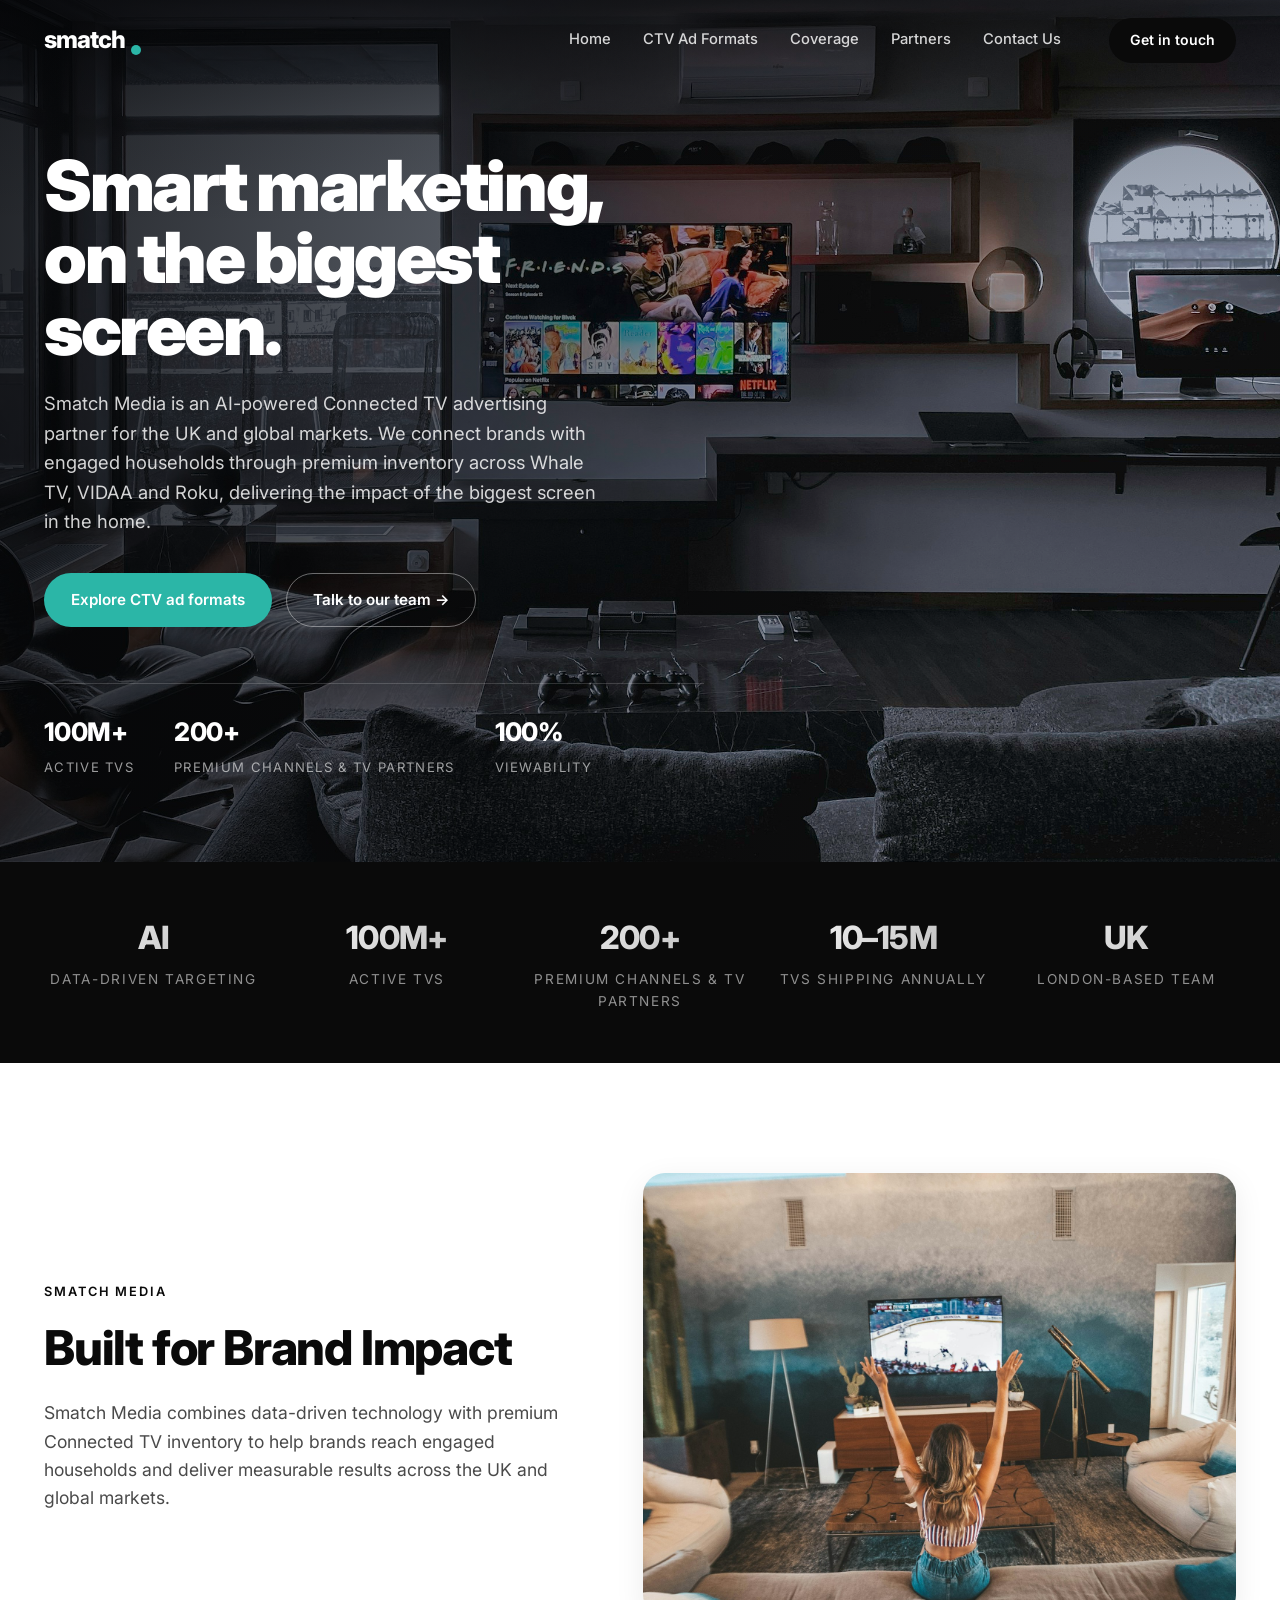
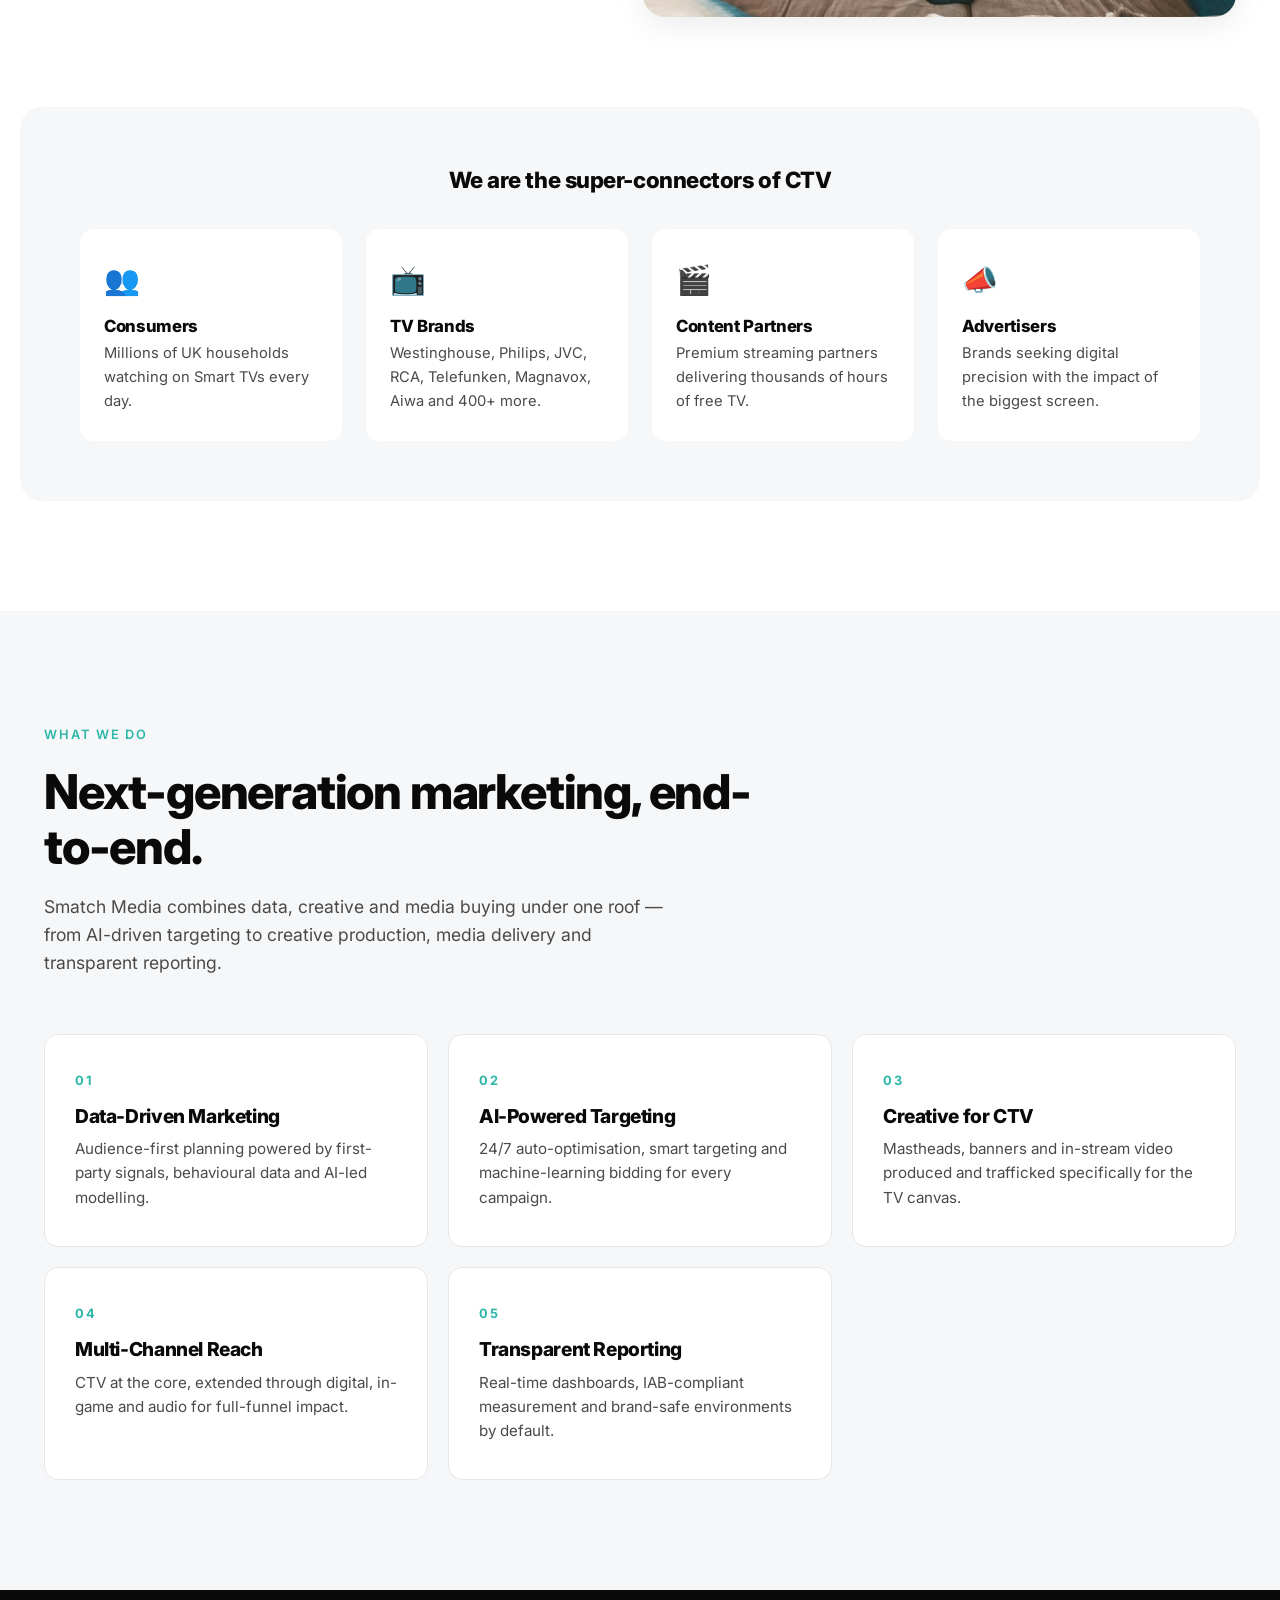
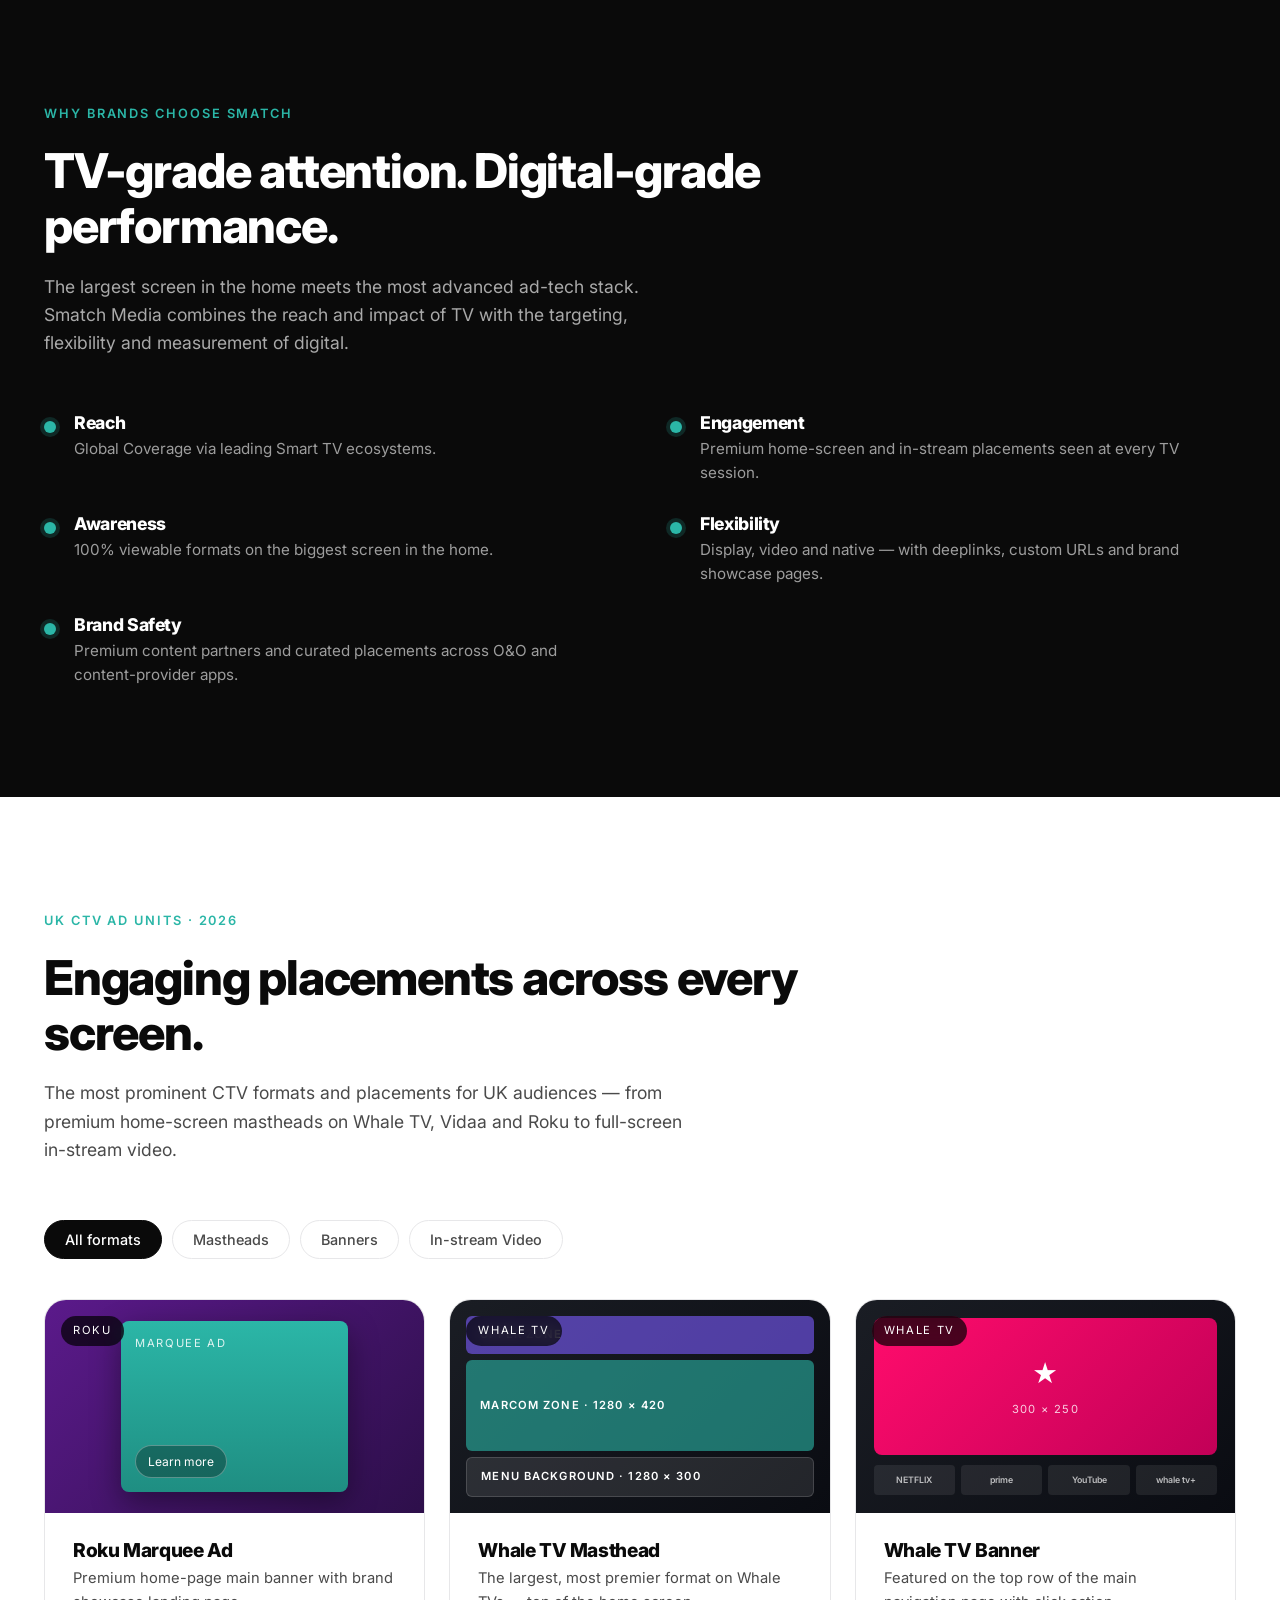
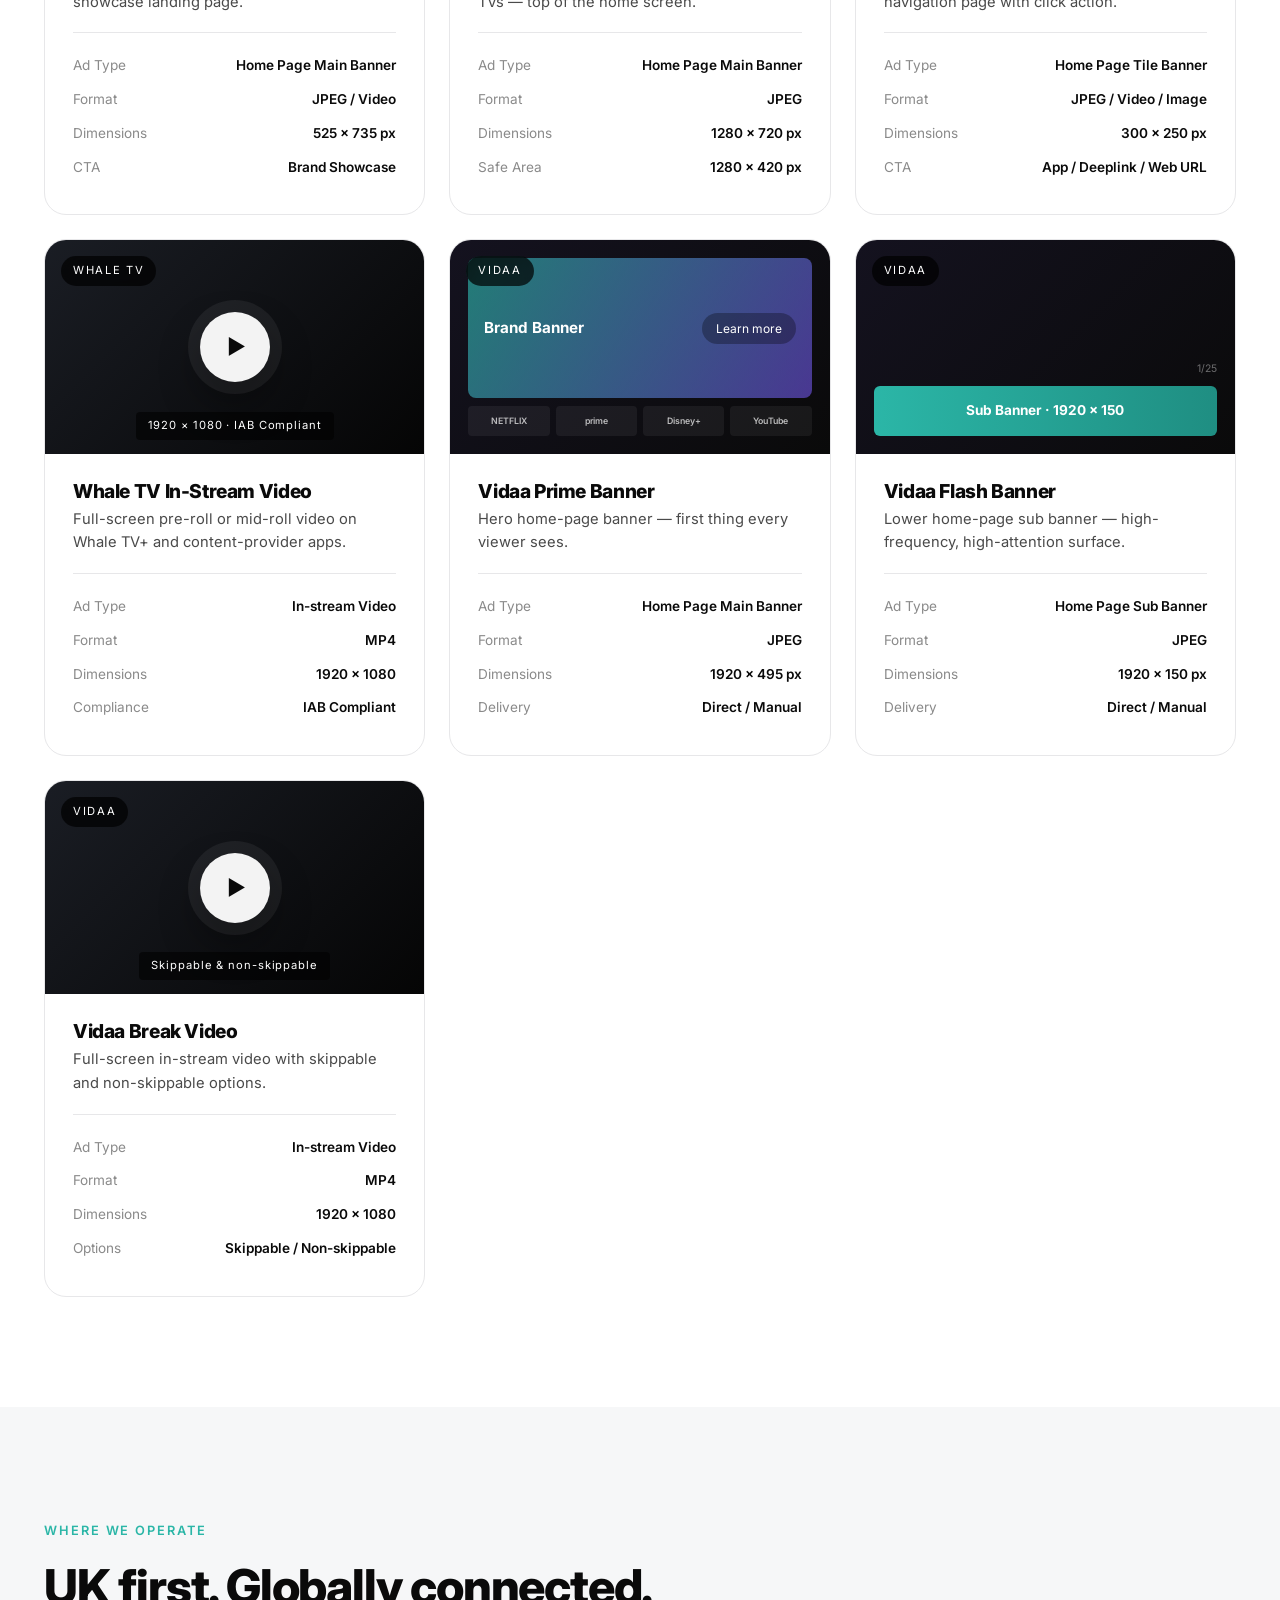
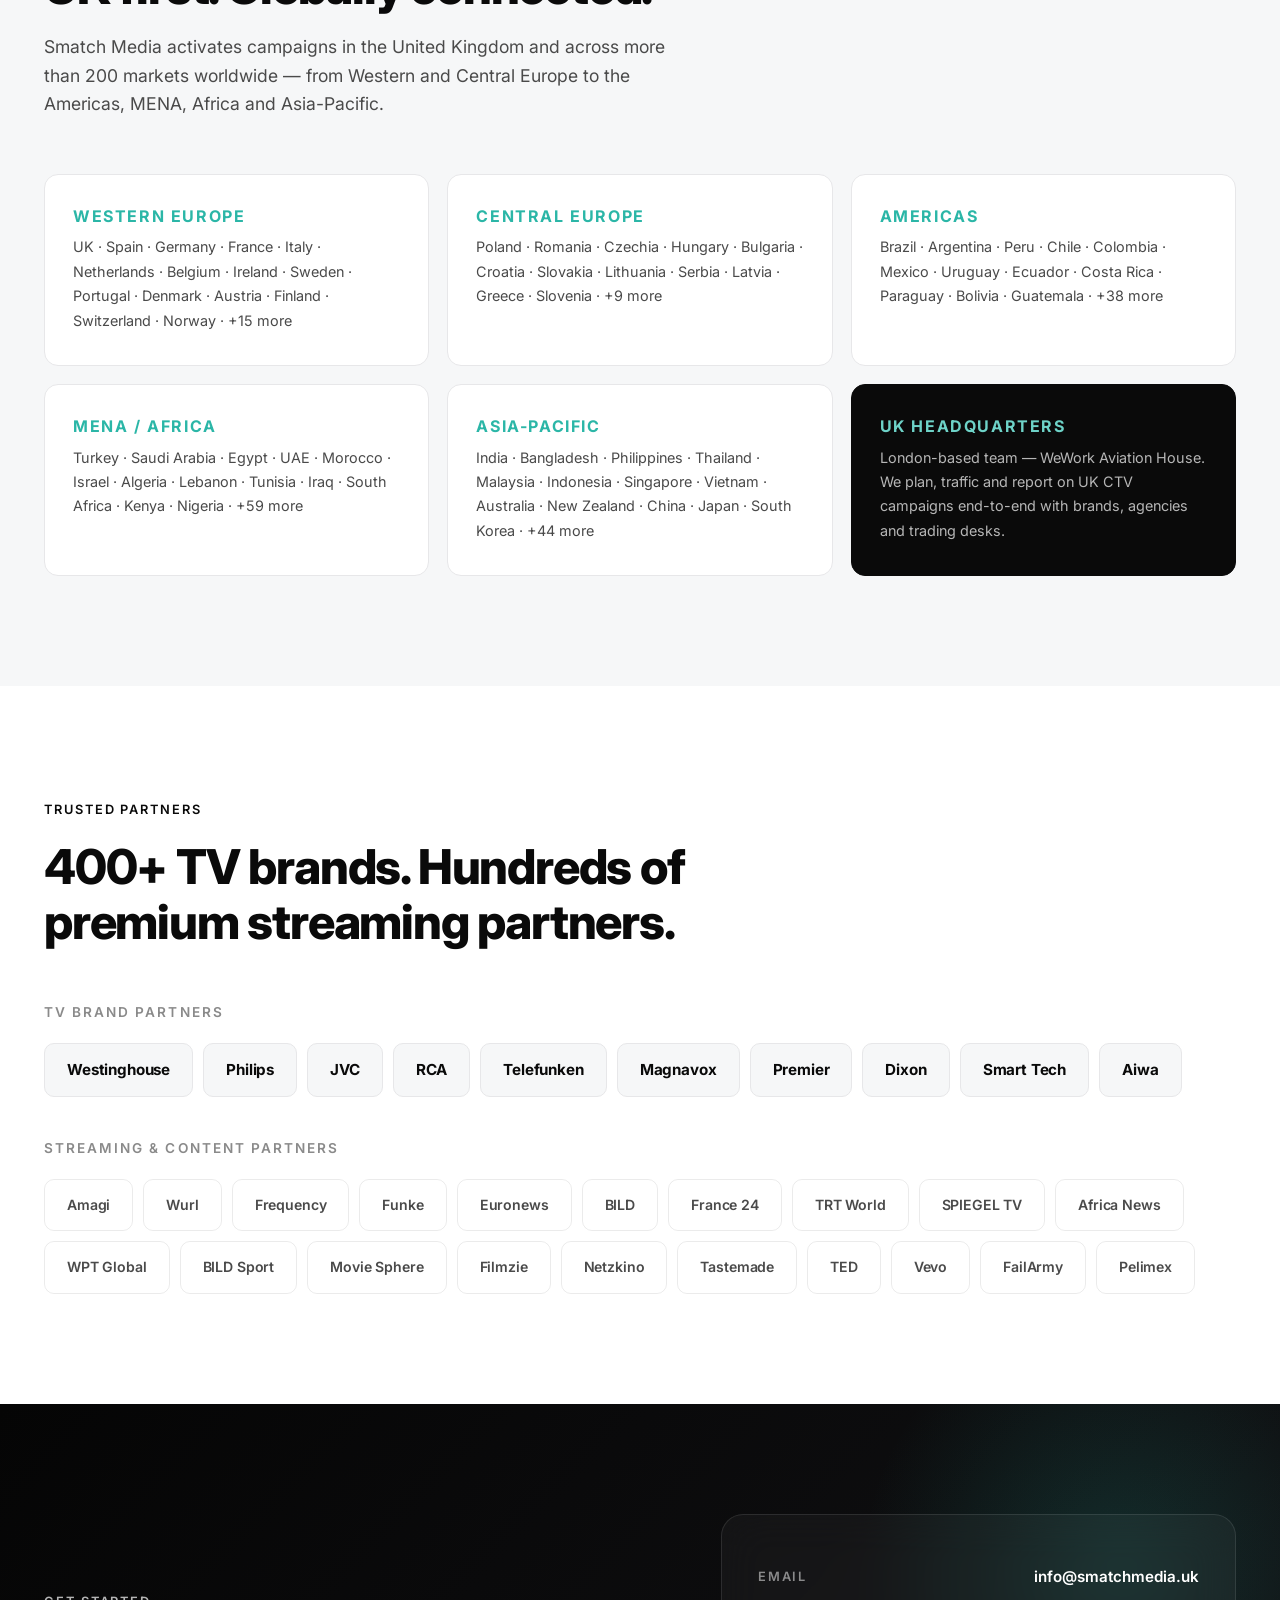
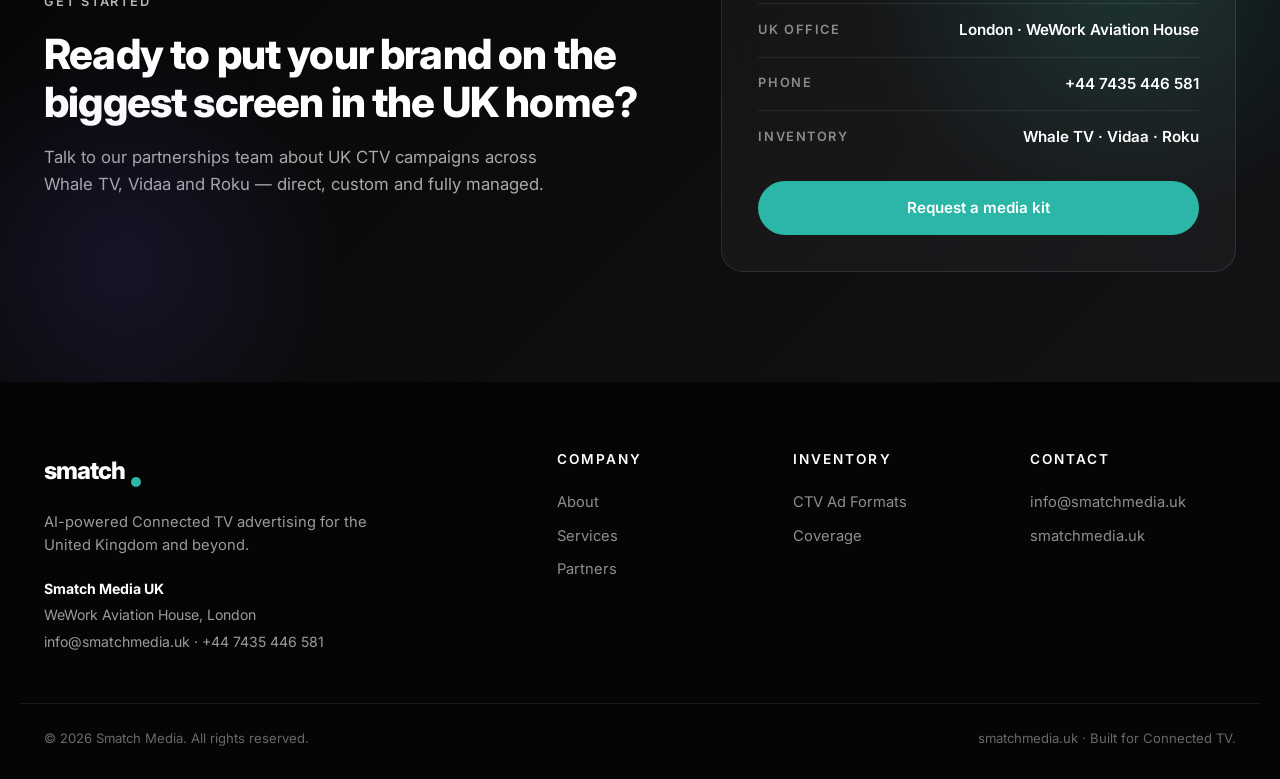
==== commit 21a35aa5: "Update Why-Smatch bullets and lighten hero - Why Brands Choose Smatch: reword Reach to "Global Cover" ====
--- a/index.html
+++ b/index.html
@@ -90,7 +90,7 @@
   <section class="section about" id="about">
     <div class="container two-col two-col--media">
       <div class="about__intro">
-        <span class="eyebrow eyebrow--dark">Why Smatch Media</span>
+        <span class="eyebrow eyebrow--dark">Smatch Media</span>
         <h2 class="section__title">Built for Brand Impact</h2>
         <p>
           Smatch Media combines data-driven technology with premium Connected TV
@@ -185,11 +185,10 @@
         </p>
       </div>
       <div class="bullets">
-        <div class="bullet"><span class="bullet__dot"></span><div><h4>Reach</h4><p>National UK coverage via the leading independent Smart TV ecosystems.</p></div></div>
+        <div class="bullet"><span class="bullet__dot"></span><div><h4>Reach</h4><p>Global Coverage via leading Smart TV ecosystems.</p></div></div>
         <div class="bullet"><span class="bullet__dot"></span><div><h4>Engagement</h4><p>Premium home-screen and in-stream placements seen at every TV session.</p></div></div>
         <div class="bullet"><span class="bullet__dot"></span><div><h4>Awareness</h4><p>100% viewable formats on the biggest screen in the home.</p></div></div>
         <div class="bullet"><span class="bullet__dot"></span><div><h4>Flexibility</h4><p>Display, video and native — with deeplinks, custom URLs and brand showcase pages.</p></div></div>
-        <div class="bullet"><span class="bullet__dot"></span><div><h4>Digital Capabilities</h4><p>Data-driven buying, AI optimisation and full IAB-standard measurement on the big screen.</p></div></div>
         <div class="bullet"><span class="bullet__dot"></span><div><h4>Brand Safety</h4><p>Premium content partners and curated placements across O&O and content-provider apps.</p></div></div>
       </div>
     </div>
--- a/styles.css
+++ b/styles.css
@@ -261,11 +261,11 @@
 }
 .hero--photo .hero__bg {
   background-image:
-    linear-gradient(180deg, rgba(4,5,7,.72) 0%, rgba(4,5,7,.18) 14%, rgba(4,5,7,0) 26%),
-    linear-gradient(100deg, rgba(4,5,7,.92) 0%, rgba(4,5,7,.72) 38%, rgba(4,5,7,.36) 70%, rgba(4,5,7,.30) 100%),
+    linear-gradient(180deg, rgba(4,5,7,.62) 0%, rgba(4,5,7,.14) 14%, rgba(4,5,7,0) 26%),
+    linear-gradient(100deg, rgba(4,5,7,.86) 0%, rgba(4,5,7,.58) 40%, rgba(4,5,7,.22) 72%, rgba(4,5,7,.16) 100%),
     url('assets/img/hero-loft.jpg');
   background-size: cover;
-  background-position: center center;
+  background-position: 22% center;
 }
 .hero--photo .hero__inner { grid-template-columns: 1fr; }
 .hero--photo .hero__content { max-width: 660px; }
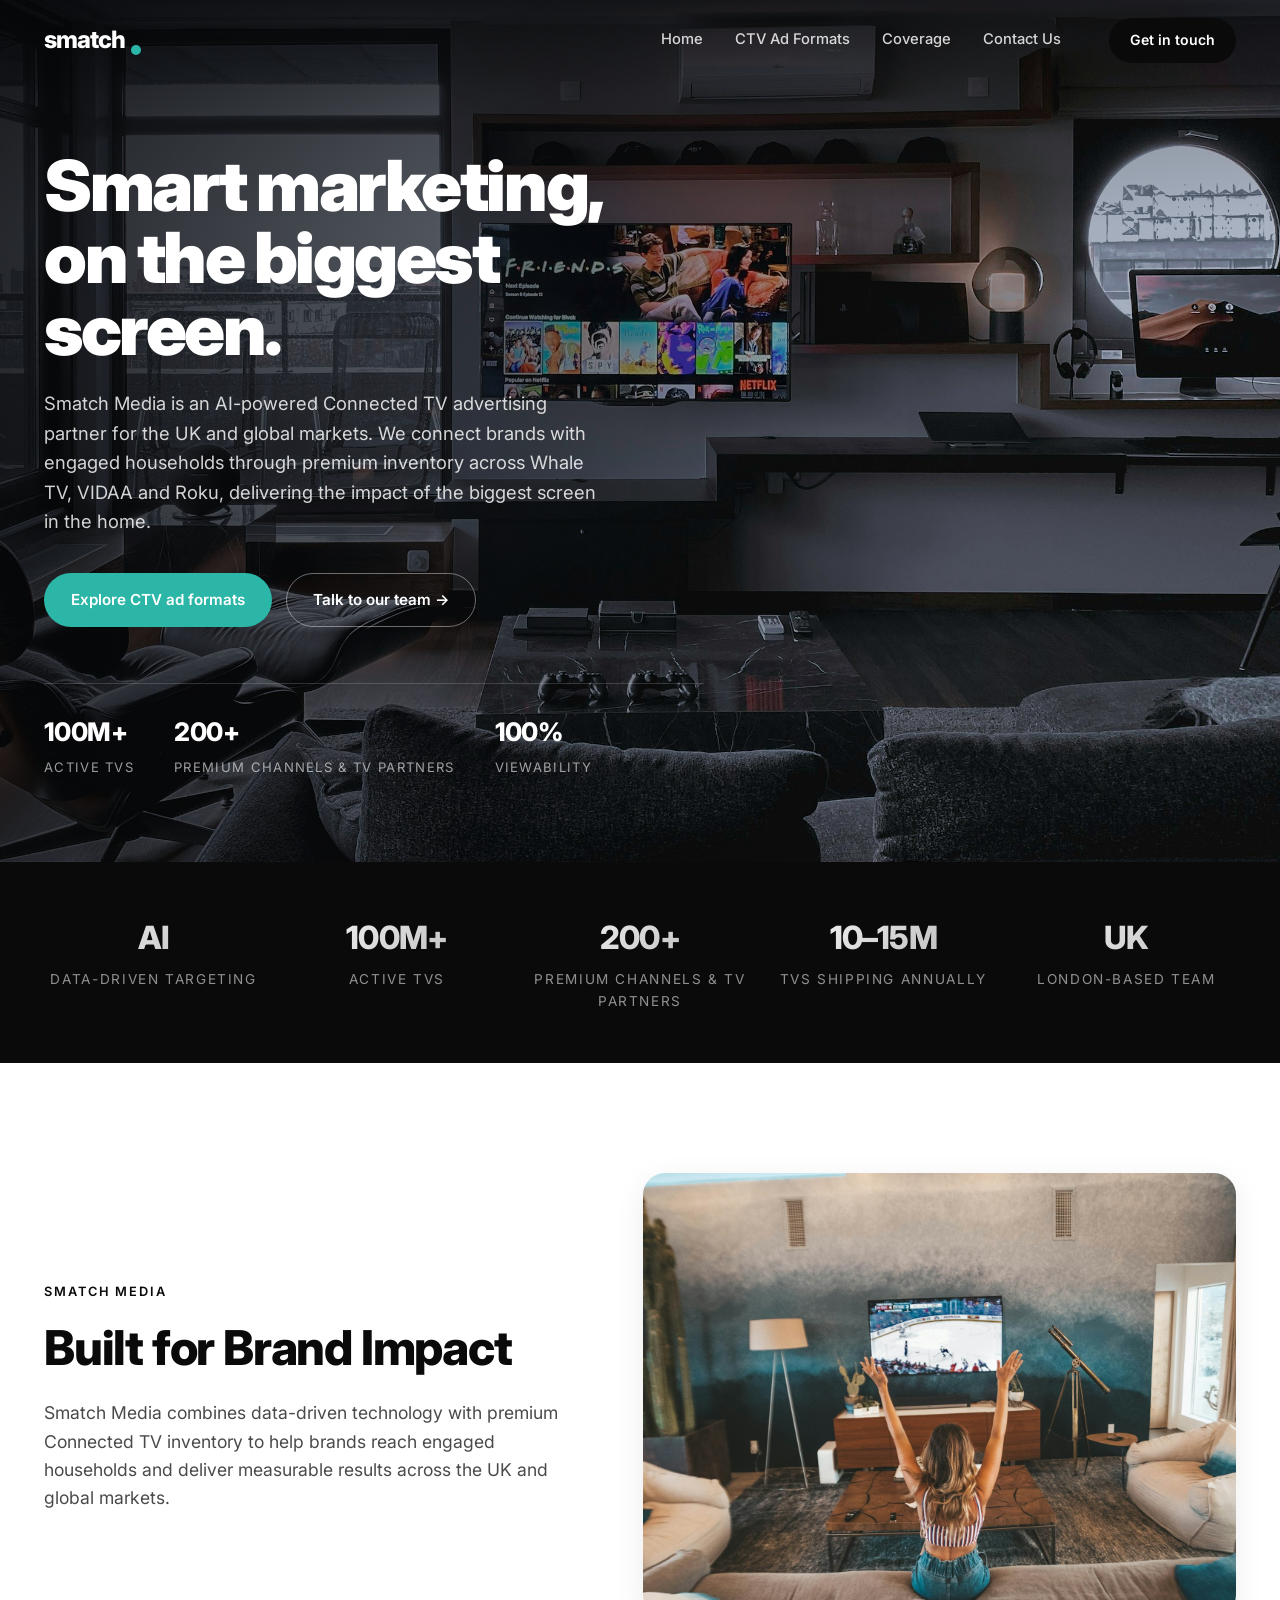
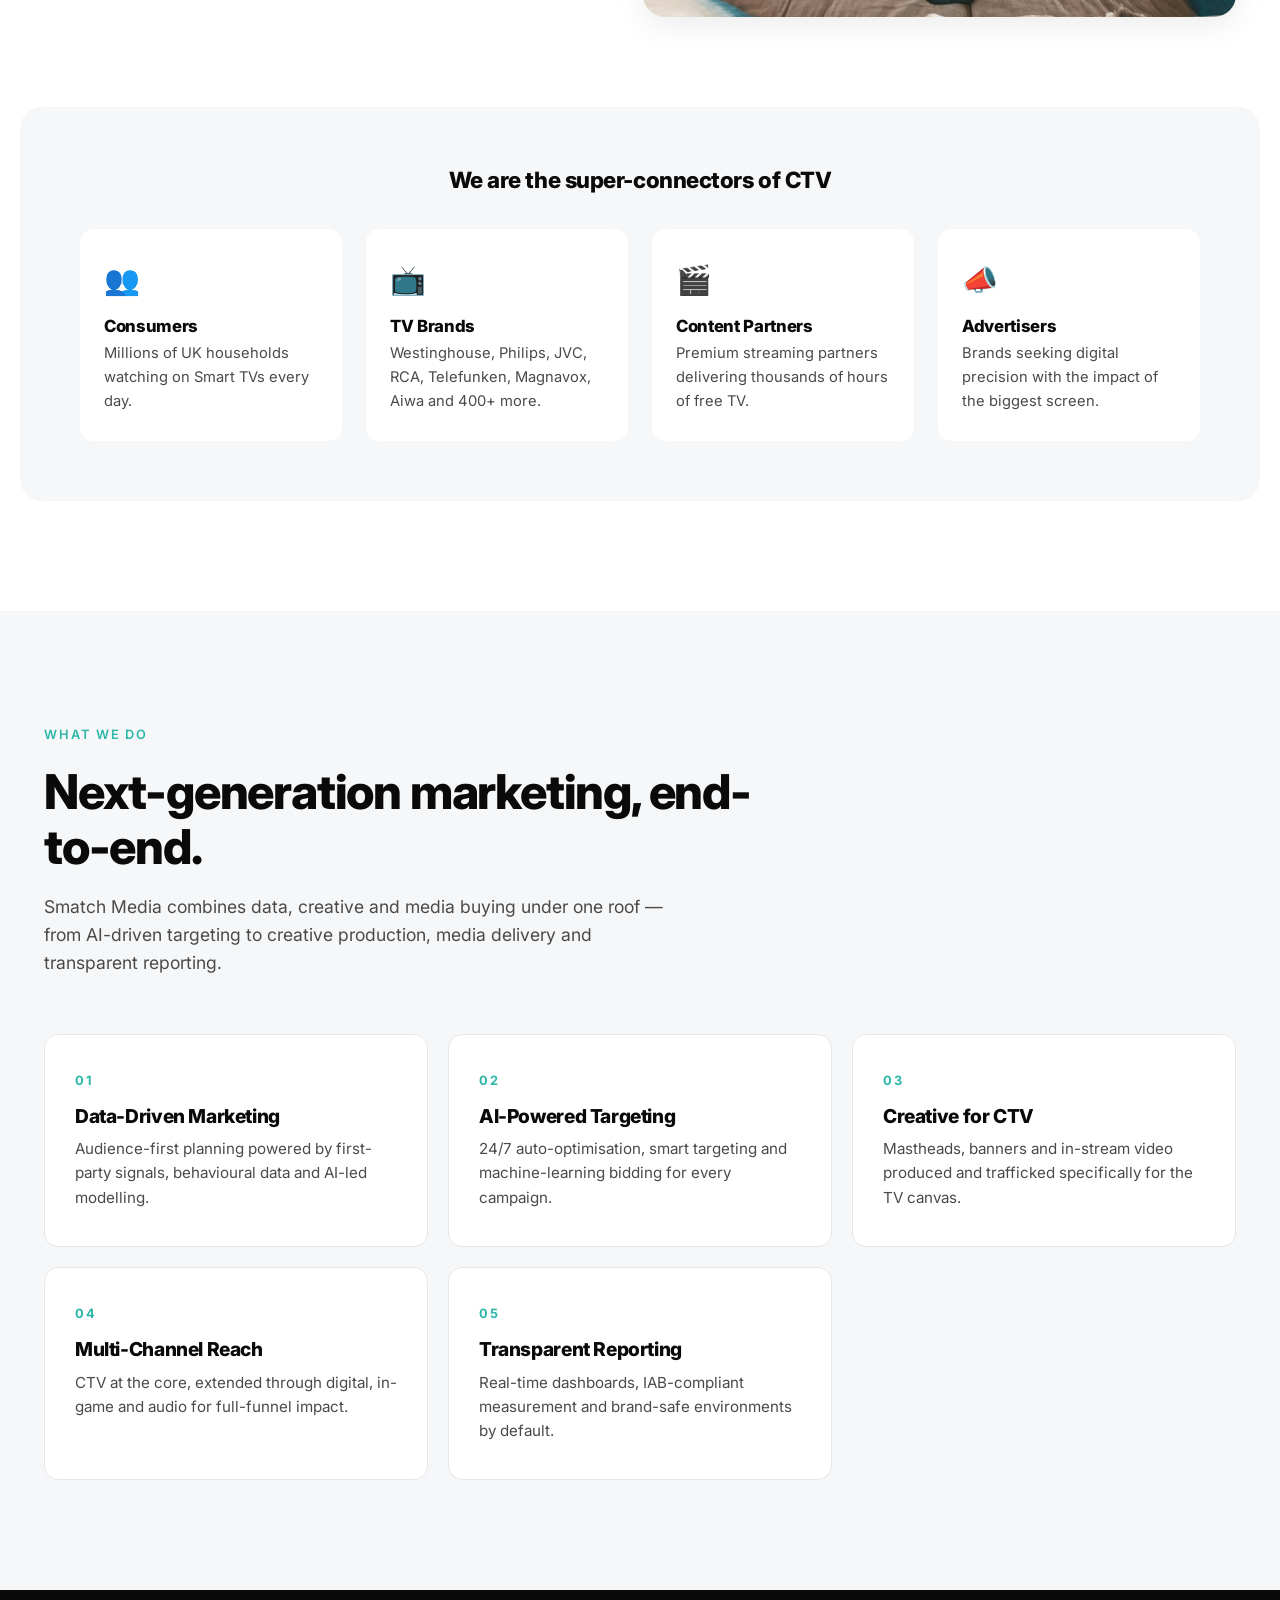
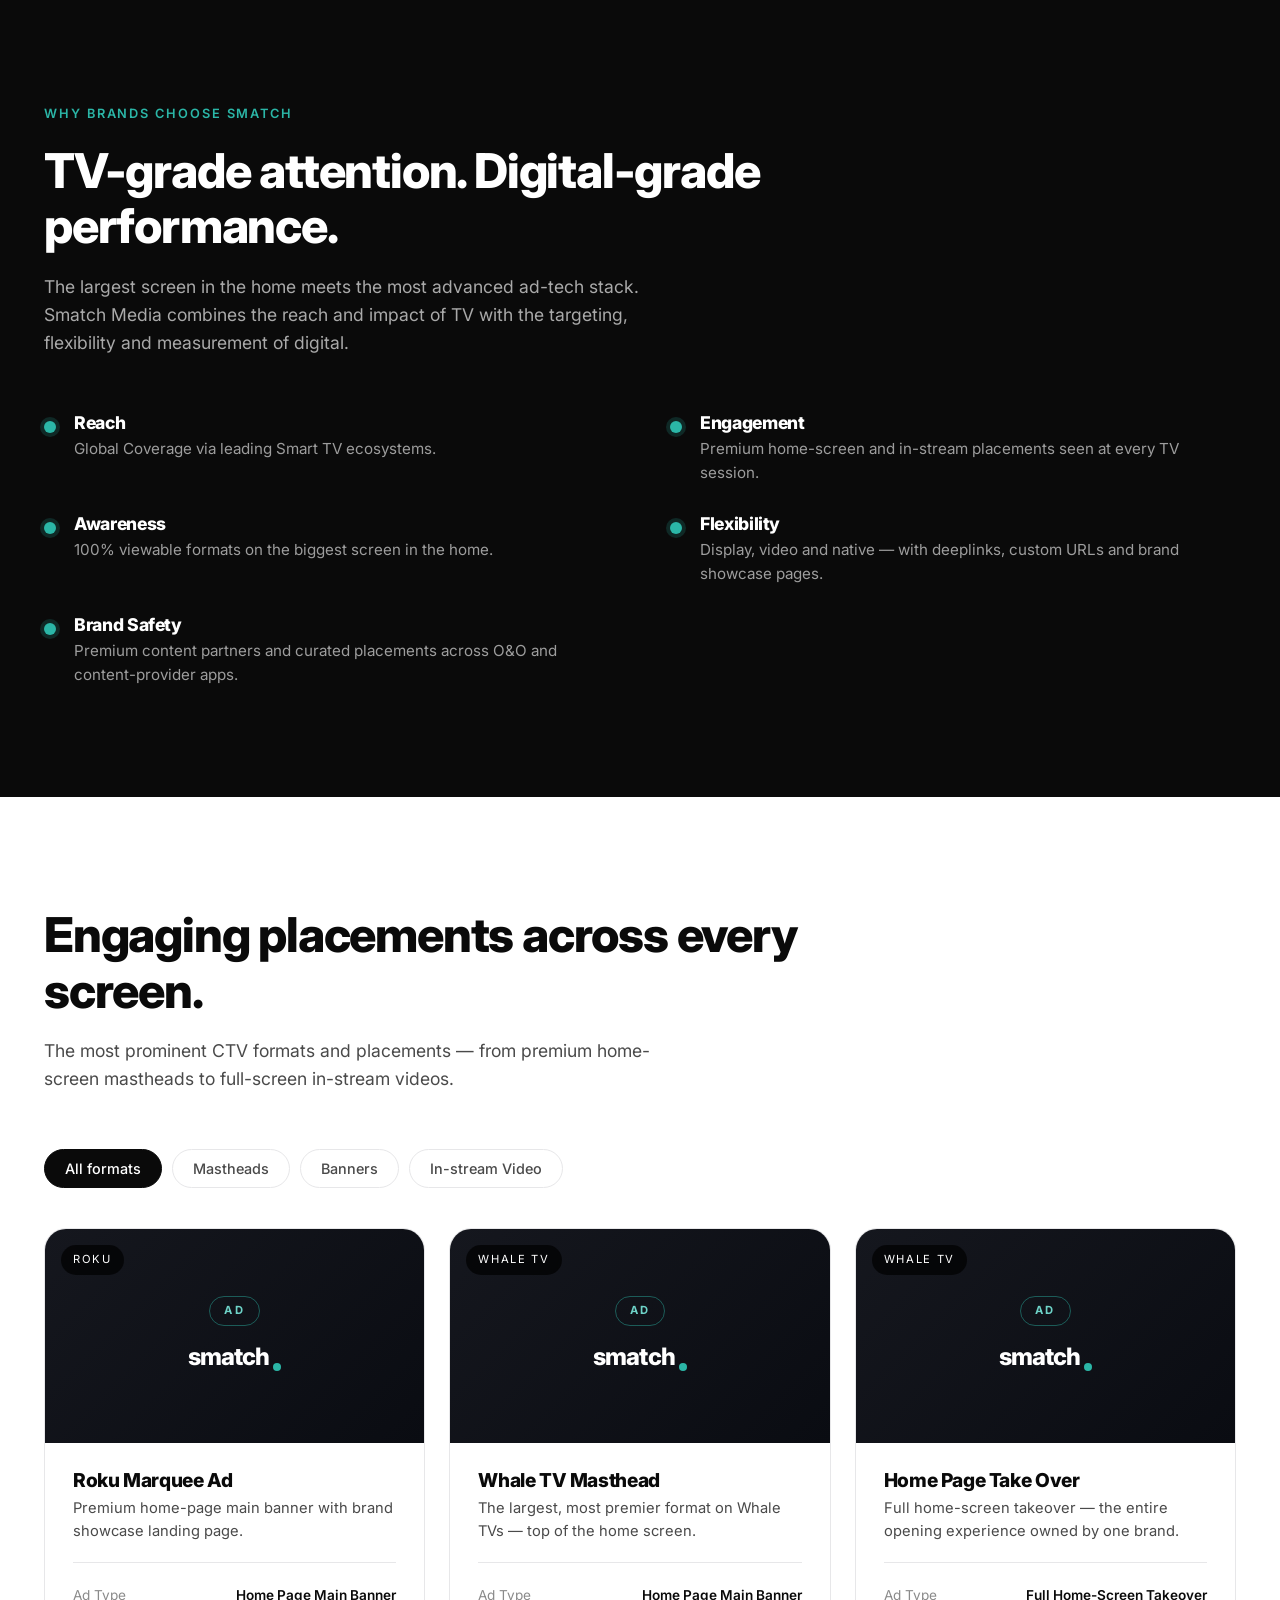
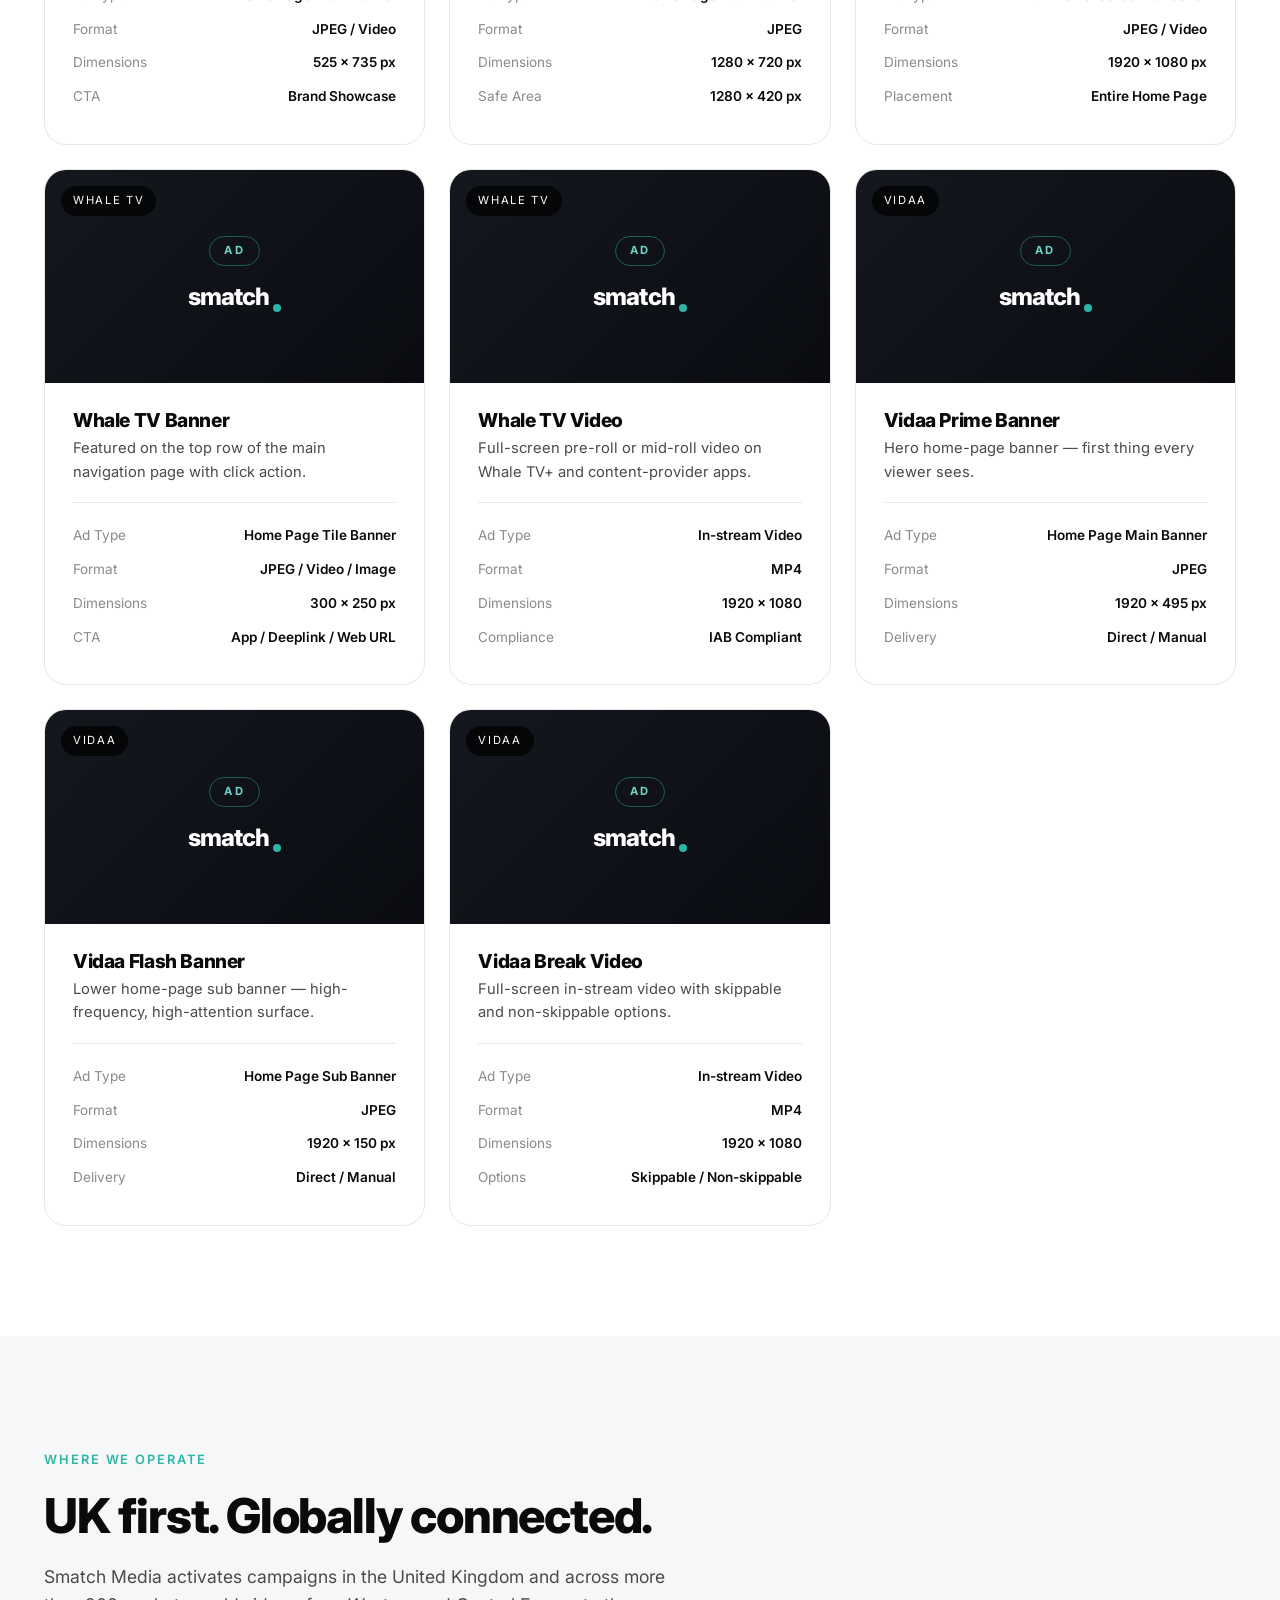
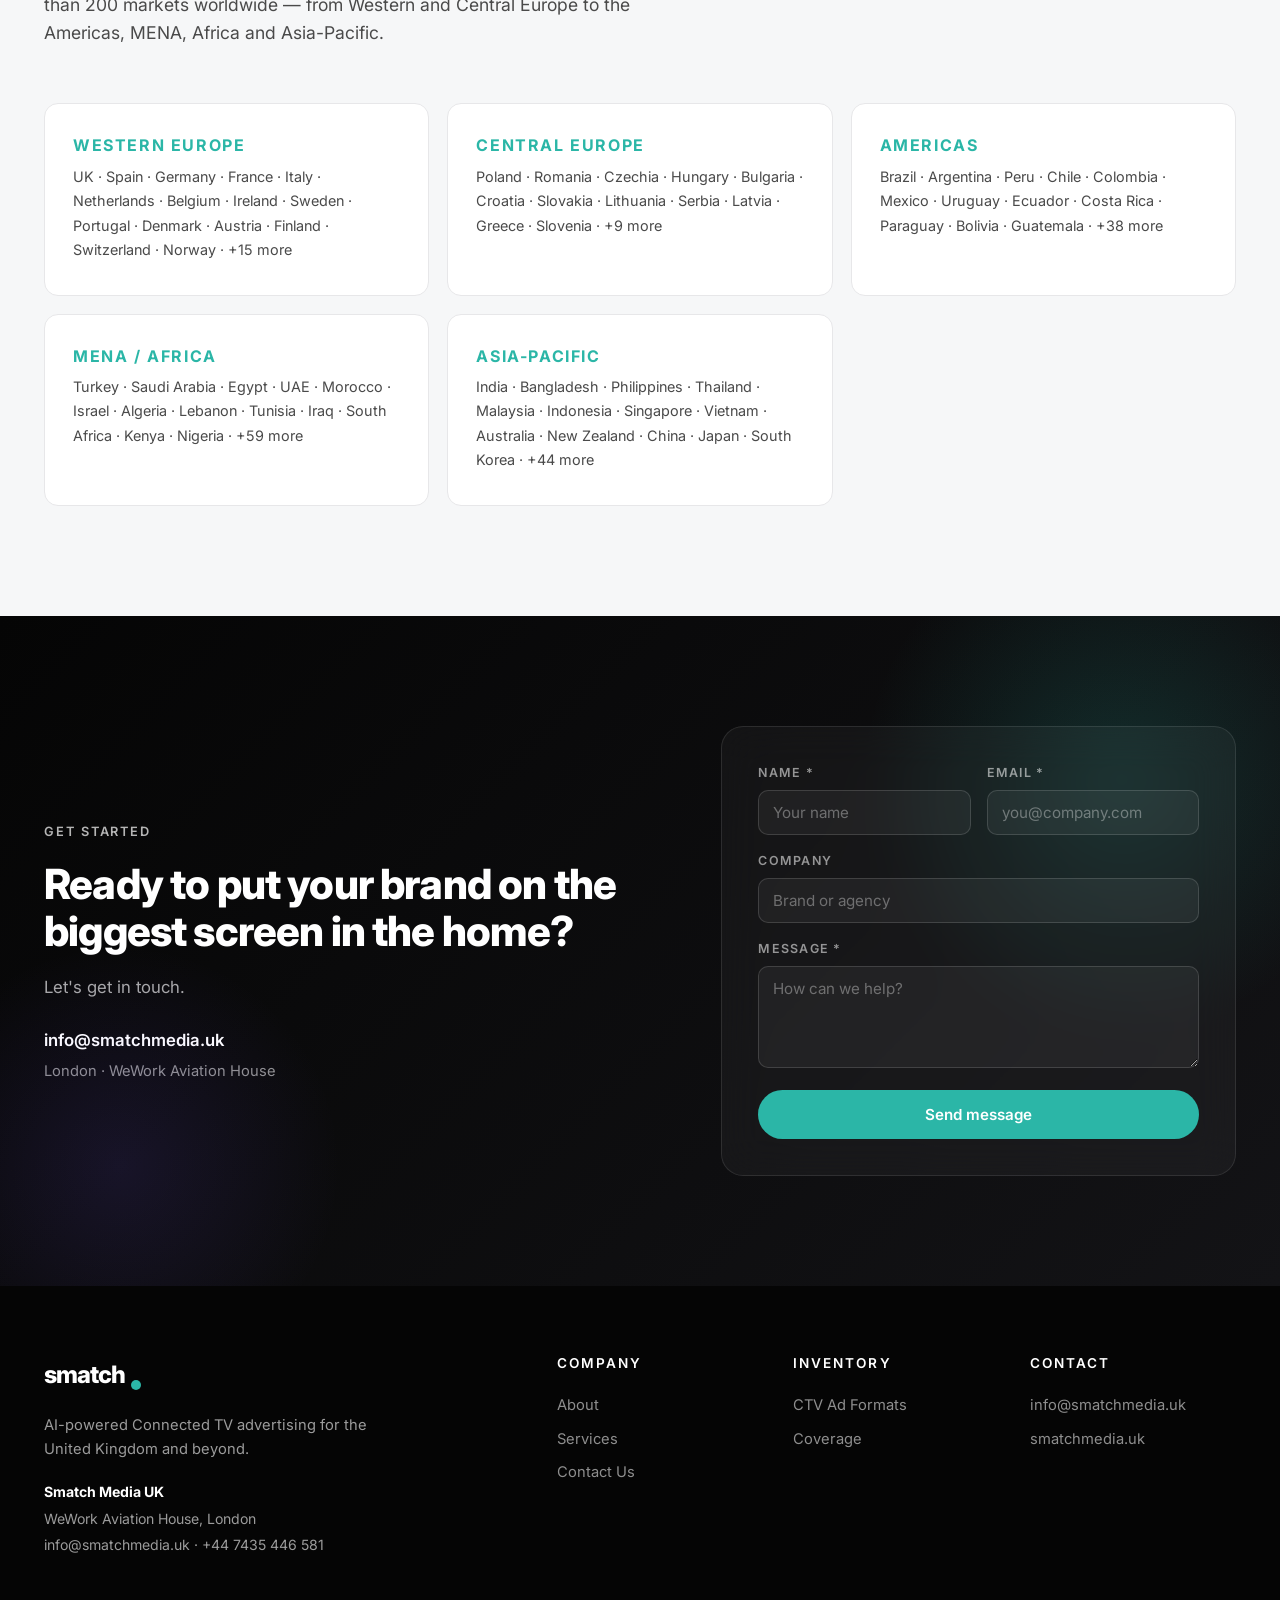
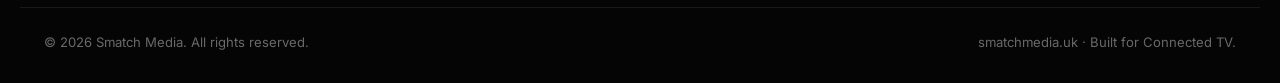
==== commit 95e3e7bf: "Rework ad formats, coverage, partners and contact section - Ad Formats: drop eyebrow, shorten lead, " ====
--- a/index.html
+++ b/index.html
@@ -22,7 +22,6 @@
         <a href="#top">Home</a>
         <a href="#units">CTV Ad Formats</a>
         <a href="#coverage">Coverage</a>
-        <a href="#partners">Partners</a>
         <a href="#contact">Contact Us</a>
       </nav>
       <a href="#contact" class="btn btn--primary nav__cta">Get in touch</a>
@@ -198,12 +197,10 @@
   <section class="section units" id="units">
     <div class="container">
       <div class="section__head">
-        <span class="eyebrow">UK CTV Ad Units · 2026</span>
         <h2 class="section__title">Engaging placements across every screen.</h2>
         <p class="section__lead">
-          The most prominent CTV formats and placements for UK audiences — from
-          premium home-screen mastheads on Whale TV, Vidaa and Roku to full-screen
-          in-stream video.
+          The most prominent CTV formats and placements — from premium home-screen
+          mastheads to full-screen in-stream videos.
         </p>
       </div>
 
@@ -218,11 +215,9 @@
 
         <article class="unit" data-cat="masthead">
           <div class="unit__brand">Roku</div>
-          <div class="unit__visual unit__visual--marquee">
-            <div class="marquee">
-              <span class="marquee__label">Marquee Ad</span>
-              <span class="marquee__cta">Learn more</span>
-            </div>
+          <div class="unit__visual unit__visual--std">
+            <span class="adslot__tag">AD</span>
+            <span class="adslot__brand">smatch<i></i></span>
           </div>
           <div class="unit__body">
             <h3>Roku Marquee Ad</h3>
@@ -238,10 +233,9 @@
 
         <article class="unit" data-cat="masthead">
           <div class="unit__brand">Whale TV</div>
-          <div class="unit__visual unit__visual--whale-mast">
-            <div class="zone zone--upper">Upper Zone</div>
-            <div class="zone zone--marcom">Marcom Zone · 1280 × 420</div>
-            <div class="zone zone--menu">Menu Background · 1280 × 300</div>
+          <div class="unit__visual unit__visual--std">
+            <span class="adslot__tag">AD</span>
+            <span class="adslot__brand">smatch<i></i></span>
           </div>
           <div class="unit__body">
             <h3>Whale TV Masthead</h3>
@@ -255,19 +249,29 @@
           </div>
         </article>
 
+        <article class="unit" data-cat="masthead">
+          <div class="unit__brand">Whale TV</div>
+          <div class="unit__visual unit__visual--std">
+            <span class="adslot__tag">AD</span>
+            <span class="adslot__brand">smatch<i></i></span>
+          </div>
+          <div class="unit__body">
+            <h3>Home Page Take Over</h3>
+            <p class="unit__desc">Full home-screen takeover — the entire opening experience owned by one brand.</p>
+            <ul class="spec">
+              <li><span>Ad Type</span><b>Full Home-Screen Takeover</b></li>
+              <li><span>Format</span><b>JPEG / Video</b></li>
+              <li><span>Dimensions</span><b>1920 × 1080 px</b></li>
+              <li><span>Placement</span><b>Entire Home Page</b></li>
+            </ul>
+          </div>
+        </article>
+
         <article class="unit" data-cat="banner">
           <div class="unit__brand">Whale TV</div>
-          <div class="unit__visual unit__visual--whale-banner">
-            <div class="banner-tile">
-              <span class="banner-tile__star">★</span>
-              <span class="banner-tile__label">300 × 250</span>
-            </div>
-            <div class="banner-row">
-              <div class="banner-app netflix">NETFLIX</div>
-              <div class="banner-app prime">prime</div>
-              <div class="banner-app youtube">YouTube</div>
-              <div class="banner-app whale">whale tv+</div>
-            </div>
+          <div class="unit__visual unit__visual--std">
+            <span class="adslot__tag">AD</span>
+            <span class="adslot__brand">smatch<i></i></span>
           </div>
           <div class="unit__body">
             <h3>Whale TV Banner</h3>
@@ -283,14 +287,12 @@
 
         <article class="unit" data-cat="video">
           <div class="unit__brand">Whale TV</div>
-          <div class="unit__visual unit__visual--video">
-            <div class="play">
-              <span class="play__icon">▶</span>
-            </div>
-            <span class="video-tag">1920 × 1080 · IAB Compliant</span>
-          </div>
-          <div class="unit__body">
-            <h3>Whale TV In-Stream Video</h3>
+          <div class="unit__visual unit__visual--std">
+            <span class="adslot__tag">AD</span>
+            <span class="adslot__brand">smatch<i></i></span>
+          </div>
+          <div class="unit__body">
+            <h3>Whale TV Video</h3>
             <p class="unit__desc">Full-screen pre-roll or mid-roll video on Whale TV+ and content-provider apps.</p>
             <ul class="spec">
               <li><span>Ad Type</span><b>In-stream Video</b></li>
@@ -303,14 +305,9 @@
 
         <article class="unit" data-cat="masthead">
           <div class="unit__brand">Vidaa</div>
-          <div class="unit__visual unit__visual--vidaa-prime">
-            <div class="vidaa-banner">
-              <span class="vidaa-banner__title">Brand Banner</span>
-              <span class="vidaa-banner__cta">Learn more</span>
-            </div>
-            <div class="vidaa-row">
-              <span>NETFLIX</span><span>prime</span><span>Disney+</span><span>YouTube</span>
-            </div>
+          <div class="unit__visual unit__visual--std">
+            <span class="adslot__tag">AD</span>
+            <span class="adslot__brand">smatch<i></i></span>
           </div>
           <div class="unit__body">
             <h3>Vidaa Prime Banner</h3>
@@ -326,9 +323,9 @@
 
         <article class="unit" data-cat="banner">
           <div class="unit__brand">Vidaa</div>
-          <div class="unit__visual unit__visual--vidaa-flash">
-            <div class="flash-row"><span>1/25</span></div>
-            <div class="flash-banner">Sub Banner · 1920 × 150</div>
+          <div class="unit__visual unit__visual--std">
+            <span class="adslot__tag">AD</span>
+            <span class="adslot__brand">smatch<i></i></span>
           </div>
           <div class="unit__body">
             <h3>Vidaa Flash Banner</h3>
@@ -344,9 +341,9 @@
 
         <article class="unit" data-cat="video">
           <div class="unit__brand">Vidaa</div>
-          <div class="unit__visual unit__visual--video">
-            <div class="play"><span class="play__icon">▶</span></div>
-            <span class="video-tag">Skippable & non-skippable</span>
+          <div class="unit__visual unit__visual--std">
+            <span class="adslot__tag">AD</span>
+            <span class="adslot__brand">smatch<i></i></span>
           </div>
           <div class="unit__body">
             <h3>Vidaa Break Video</h3>
@@ -398,40 +395,6 @@
           <h4>Asia-Pacific</h4>
           <p>India · Bangladesh · Philippines · Thailand · Malaysia · Indonesia · Singapore · Vietnam · Australia · New Zealand · China · Japan · South Korea · +44 more</p>
         </div>
-        <div class="region region--accent">
-          <h4>UK Headquarters</h4>
-          <p>London-based team — WeWork Aviation House. We plan, traffic and report on UK CTV campaigns end-to-end with brands, agencies and trading desks.</p>
-        </div>
-      </div>
-    </div>
-  </section>
-
-  <!-- Partners -->
-  <section class="section partners" id="partners">
-    <div class="container">
-      <div class="section__head">
-        <span class="eyebrow eyebrow--dark">Trusted Partners</span>
-        <h2 class="section__title">400+ TV brands. Hundreds of premium streaming partners.</h2>
-      </div>
-
-      <div class="partners__group">
-        <h4>TV Brand Partners</h4>
-        <div class="logos">
-          <span>Westinghouse</span><span>Philips</span><span>JVC</span><span>RCA</span>
-          <span>Telefunken</span><span>Magnavox</span><span>Premier</span><span>Dixon</span>
-          <span>Smart Tech</span><span>Aiwa</span>
-        </div>
-      </div>
-
-      <div class="partners__group">
-        <h4>Streaming &amp; Content Partners</h4>
-        <div class="logos logos--alt">
-          <span>Amagi</span><span>Wurl</span><span>Frequency</span><span>Funke</span>
-          <span>Euronews</span><span>BILD</span><span>France 24</span><span>TRT World</span>
-          <span>SPIEGEL TV</span><span>Africa News</span><span>WPT Global</span><span>BILD Sport</span>
-          <span>Movie Sphere</span><span>Filmzie</span><span>Netzkino</span><span>Tastemade</span>
-          <span>TED</span><span>Vevo</span><span>FailArmy</span><span>Pelimex</span>
-        </div>
       </div>
     </div>
   </section>
@@ -441,27 +404,52 @@
     <div class="container cta__inner">
       <div class="cta__copy">
         <span class="eyebrow eyebrow--light">Get Started</span>
-        <h2>Ready to put your brand on the biggest screen in the UK home?</h2>
-        <p>Talk to our partnerships team about UK CTV campaigns across Whale TV, Vidaa and Roku — direct, custom and fully managed.</p>
+        <h2>Ready to put your brand on the biggest screen in the home?</h2>
+        <p>Let's get in touch.</p>
+        <div class="cta__contact">
+          <a href="mailto:info@smatchmedia.uk">info@smatchmedia.uk</a>
+          <span>London · WeWork Aviation House</span>
+        </div>
       </div>
       <div class="cta__card">
-        <div class="cta__row">
-          <span class="cta__label">Email</span>
-          <a class="cta__value" href="mailto:info@smatchmedia.uk">info@smatchmedia.uk</a>
-        </div>
-        <div class="cta__row">
-          <span class="cta__label">UK Office</span>
-          <span class="cta__value">London · WeWork Aviation House</span>
-        </div>
-        <div class="cta__row">
-          <span class="cta__label">Phone</span>
-          <a class="cta__value" href="tel:+447435446581">+44 7435 446 581</a>
-        </div>
-        <div class="cta__row">
-          <span class="cta__label">Inventory</span>
-          <span class="cta__value">Whale TV · Vidaa · Roku</span>
-        </div>
-        <a href="mailto:info@smatchmedia.uk?subject=UK%20CTV%20Campaign%20Enquiry" class="btn btn--primary btn--block">Request a media kit</a>
+        <form id="contact-form" class="cform" novalidate>
+          <input type="hidden" name="access_key" value="2d238f36-3bbb-4b4a-82b7-30f22283fa98" />
+          <input type="hidden" name="subject" value="New Smatch Media UK enquiry" />
+          <input type="hidden" name="from_name" value="Smatch Media UK — Website" />
+          <input type="checkbox" name="botcheck" class="cform__hp" tabindex="-1" autocomplete="off" />
+
+          <div class="cform__row">
+            <label class="cform__field">
+              <span>Name *</span>
+              <input type="text" name="name" required autocomplete="name" placeholder="Your name" />
+            </label>
+            <label class="cform__field">
+              <span>Email *</span>
+              <input type="email" name="email" required autocomplete="email" placeholder="you@company.com" />
+            </label>
+          </div>
+
+          <label class="cform__field">
+            <span>Company</span>
+            <input type="text" name="company" autocomplete="organization" placeholder="Brand or agency" />
+          </label>
+
+          <label class="cform__field">
+            <span>Message *</span>
+            <textarea name="message" rows="4" required placeholder="How can we help?"></textarea>
+          </label>
+
+          <button type="submit" class="btn btn--primary btn--block cform__submit">
+            <span class="cform__submit-label">Send message</span>
+          </button>
+          <p class="cform__error" role="alert" hidden></p>
+        </form>
+
+        <div class="cform-success" id="contact-success" hidden>
+          <div class="cform-success__icon" aria-hidden="true">✓</div>
+          <h3>Thanks — your message is on its way.</h3>
+          <p>Our team will get back to you shortly.</p>
+        </div>
       </div>
     </div>
   </section>
@@ -485,7 +473,7 @@
           <h5>Company</h5>
           <a href="#about">About</a>
           <a href="#services">Services</a>
-          <a href="#partners">Partners</a>
+          <a href="#contact">Contact Us</a>
         </div>
         <div>
           <h5>Inventory</h5>
--- a/styles.css
+++ b/styles.css
@@ -599,6 +599,40 @@
 .spec li span { color: var(--ink-muted); }
 .spec li b { color: var(--ink); font-weight: 600; text-align: right; }
 
+/* Standard ad-slot visual (used on every format card) */
+.unit__visual--std {
+  flex-direction: column;
+  gap: 12px;
+  background: linear-gradient(135deg, #15171e 0%, #0a0c12 100%);
+}
+.adslot__tag {
+  font-size: .7rem;
+  font-weight: 700;
+  letter-spacing: .22em;
+  color: var(--teal-300);
+  border: 1px solid rgba(43,182,167,.45);
+  padding: 5px 14px;
+  border-radius: 999px;
+}
+.adslot__brand {
+  display: inline-flex;
+  align-items: flex-end;
+  gap: 4px;
+  font-weight: 800;
+  font-size: 1.5rem;
+  letter-spacing: -.04em;
+  color: #fff;
+  text-transform: lowercase;
+}
+.adslot__brand i {
+  width: 8px;
+  height: 8px;
+  border-radius: 50%;
+  background: var(--teal);
+  display: inline-block;
+  margin-bottom: 5px;
+}
+
 /* Unit visuals */
 .unit__visual--marquee {
   background: linear-gradient(135deg, #5b1a8b 0%, #2d0f4a 100%);
@@ -892,6 +926,78 @@
 a.cta__value:hover { color: var(--teal-300); }
 .cta__card .btn--primary { background: var(--teal); }
 .cta__card .btn--primary:hover { background: var(--teal-700); }
+
+/* Contact details under the CTA copy */
+.cta__contact { display: flex; flex-direction: column; gap: 6px; margin-top: 26px; }
+.cta__contact a { color: #fff; font-weight: 600; font-size: 1.05rem; }
+.cta__contact a:hover { color: var(--teal-300); }
+.cta__contact span { color: rgba(255,255,255,.55); font-size: .92rem; }
+
+/* Contact form */
+.cform { display: grid; gap: 16px; }
+.cform[hidden] { display: none; }
+.cform__hp { position: absolute; left: -9999px; opacity: 0; pointer-events: none; }
+.cform__row { display: grid; grid-template-columns: 1fr 1fr; gap: 16px; }
+.cform__field { display: flex; flex-direction: column; gap: 7px; }
+.cform__field > span {
+  font-size: .78rem;
+  font-weight: 600;
+  text-transform: uppercase;
+  letter-spacing: .1em;
+  color: rgba(255,255,255,.55);
+}
+.cform__field input,
+.cform__field textarea {
+  width: 100%;
+  font-family: inherit;
+  font-size: .95rem;
+  color: #fff;
+  background: rgba(255,255,255,.05);
+  border: 1px solid rgba(255,255,255,.14);
+  border-radius: 10px;
+  padding: 12px 14px;
+  transition: border-color .2s ease, background .2s ease, box-shadow .2s ease;
+}
+.cform__field textarea { resize: vertical; min-height: 96px; }
+.cform__field input::placeholder,
+.cform__field textarea::placeholder { color: rgba(255,255,255,.35); }
+.cform__field input:focus,
+.cform__field textarea:focus {
+  outline: none;
+  border-color: var(--teal);
+  background: rgba(255,255,255,.08);
+  box-shadow: 0 0 0 3px rgba(43,182,167,.18);
+}
+.cform__submit { margin-top: 6px; }
+.cform__submit.is-loading { opacity: .7; pointer-events: none; }
+.cform__error {
+  margin: 0;
+  font-size: .88rem;
+  color: #ff7a9c;
+  background: rgba(255,12,108,.12);
+  border: 1px solid rgba(255,12,108,.3);
+  border-radius: 10px;
+  padding: 10px 14px;
+}
+.cform-success { text-align: center; padding: 16px 6px; }
+.cform-success__icon {
+  width: 56px; height: 56px;
+  margin: 0 auto 16px;
+  border-radius: 50%;
+  background: rgba(43,182,167,.18);
+  color: var(--teal-300);
+  display: flex;
+  align-items: center;
+  justify-content: center;
+  font-size: 1.5rem;
+  font-weight: 800;
+}
+.cform-success h3 { color: #fff; font-size: 1.25rem; margin-bottom: 8px; }
+.cform-success p { color: rgba(255,255,255,.65); font-size: .95rem; margin: 0; }
+
+@media (max-width: 720px) {
+  .cform__row { grid-template-columns: 1fr; }
+}
 
 /* ===== Footer ===== */
 .footer {
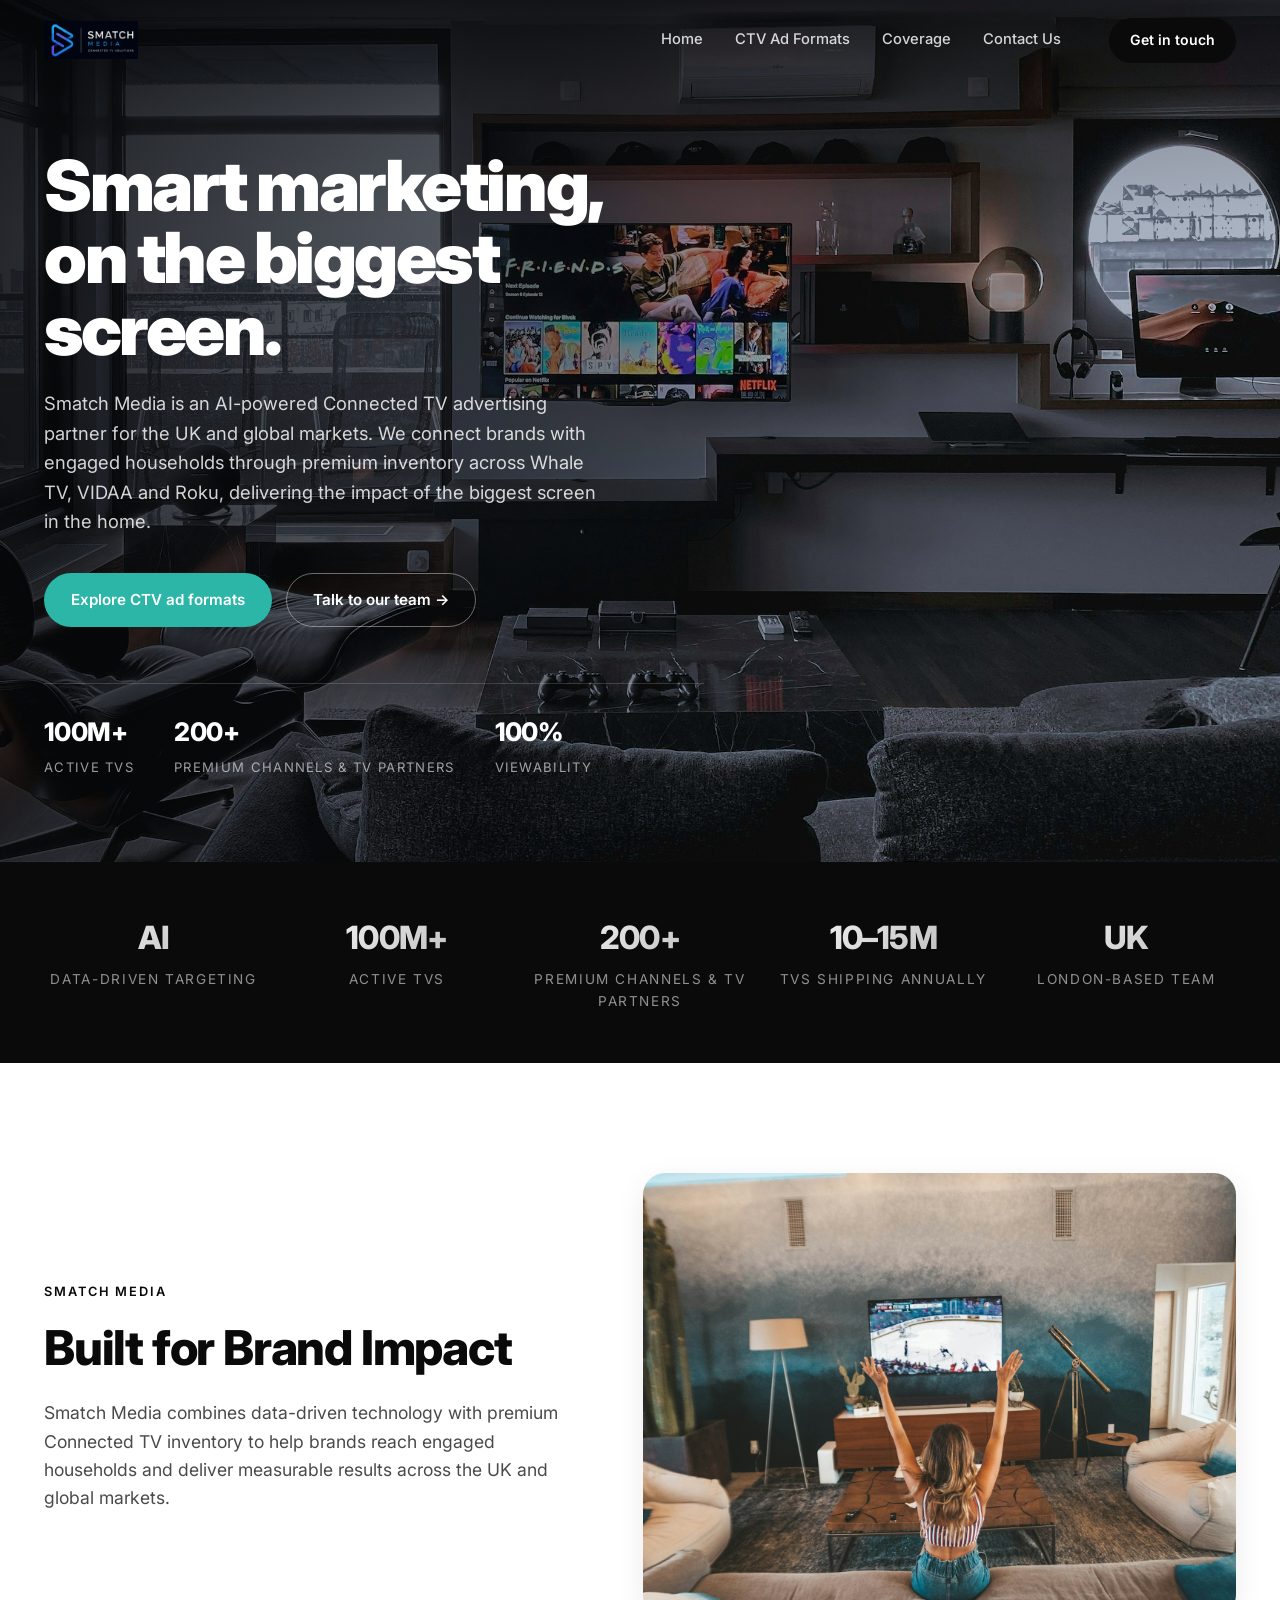
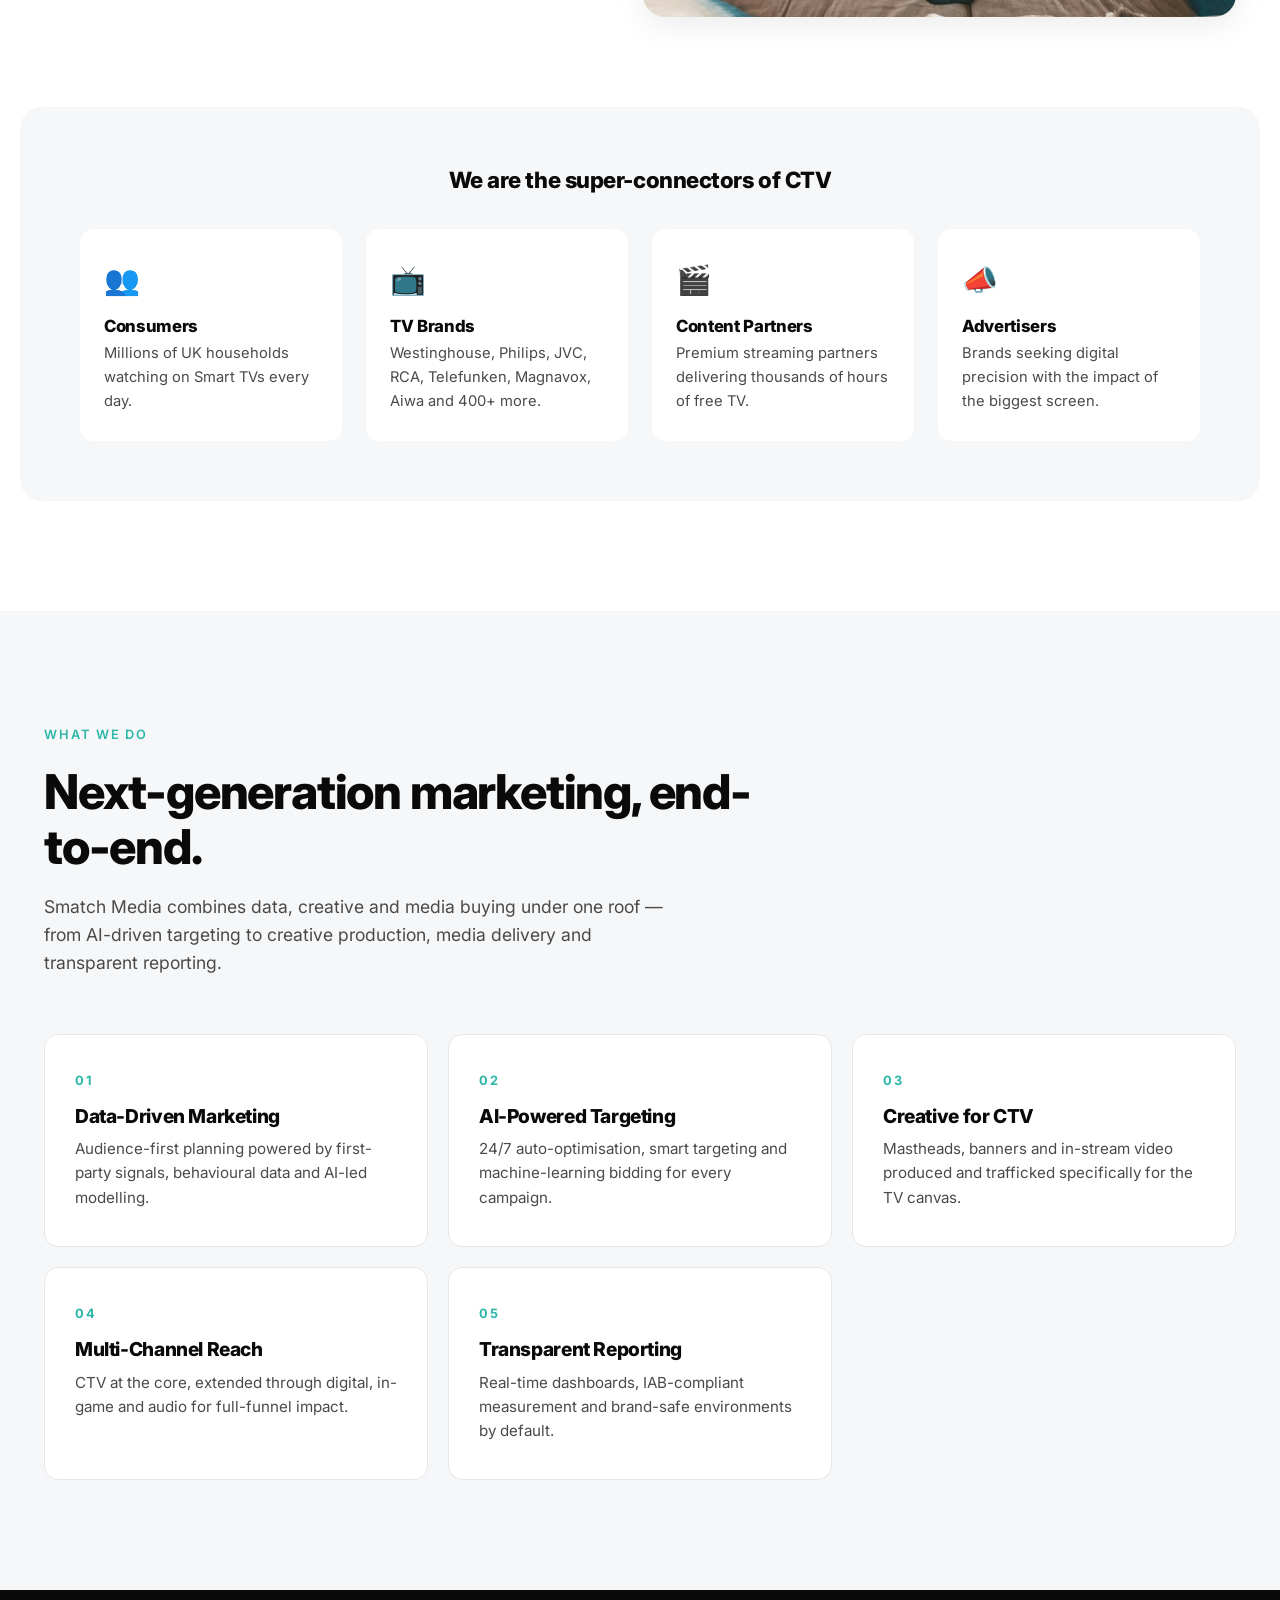
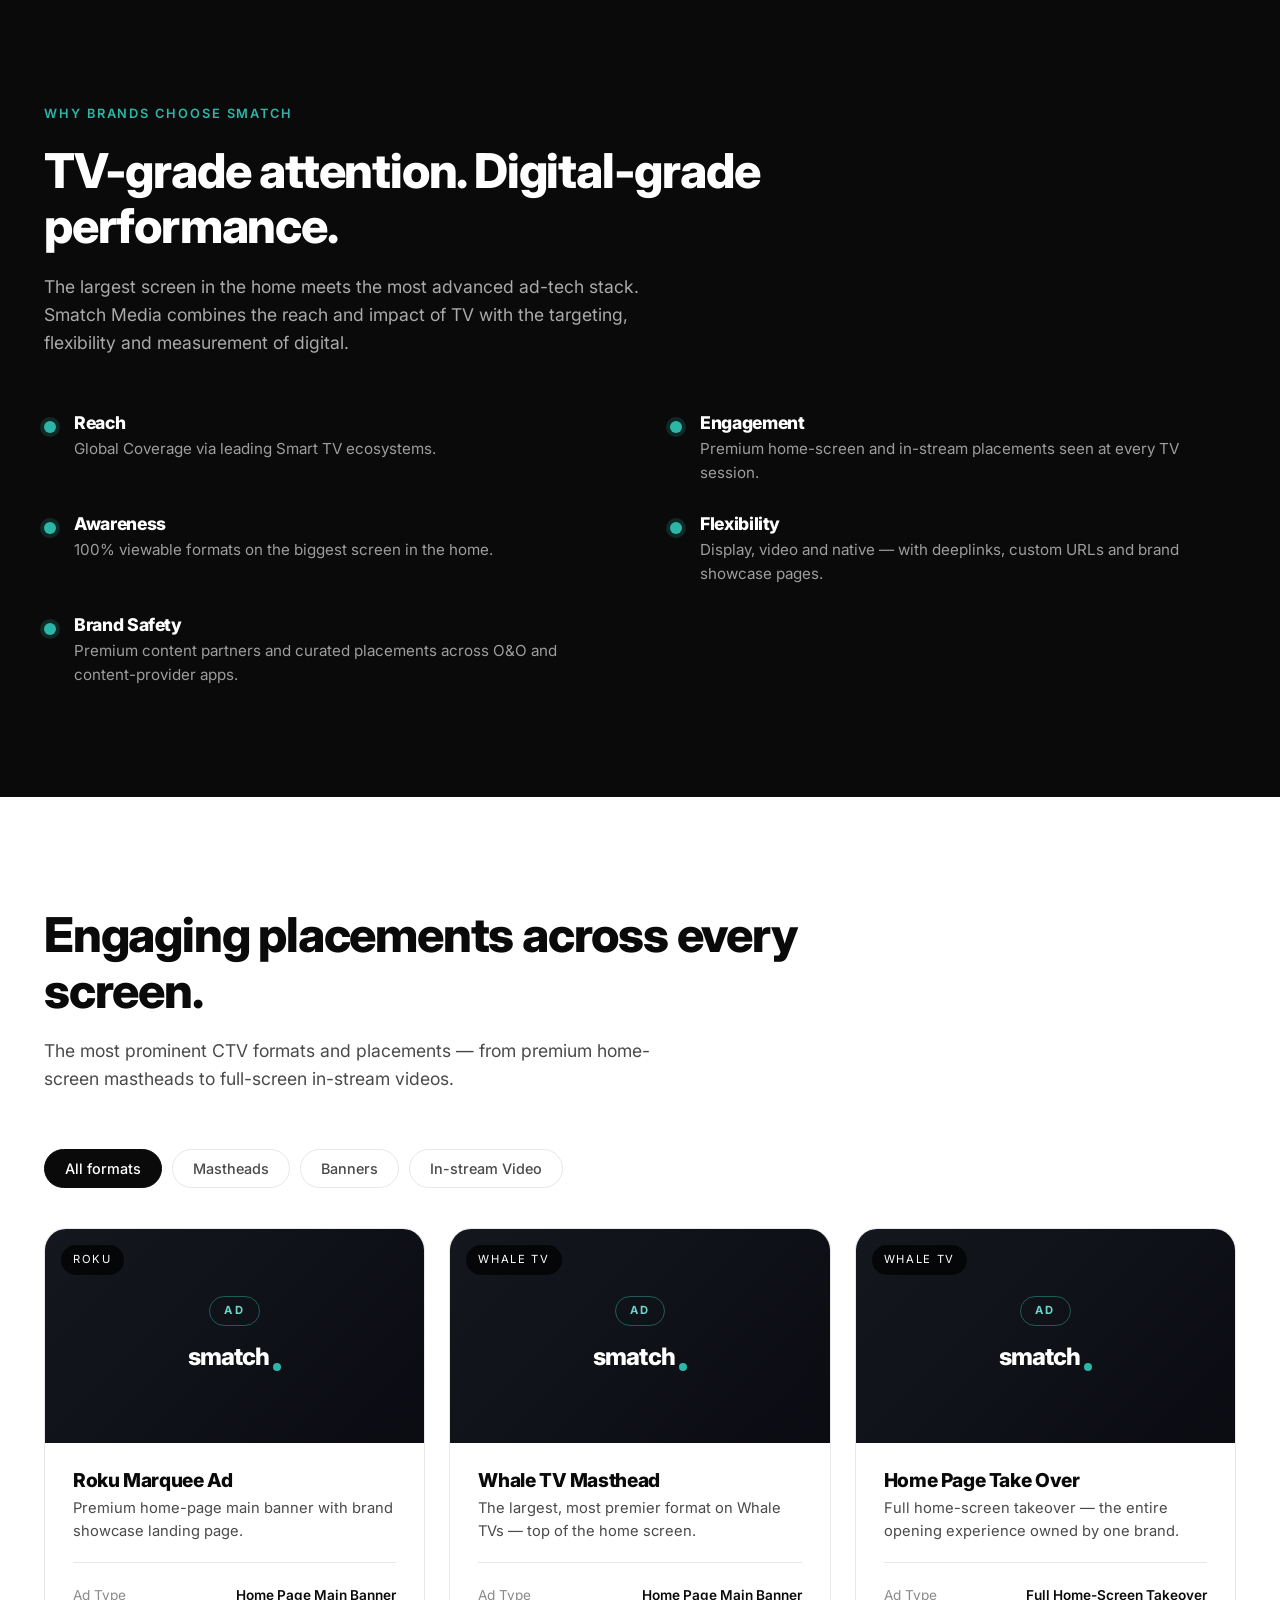
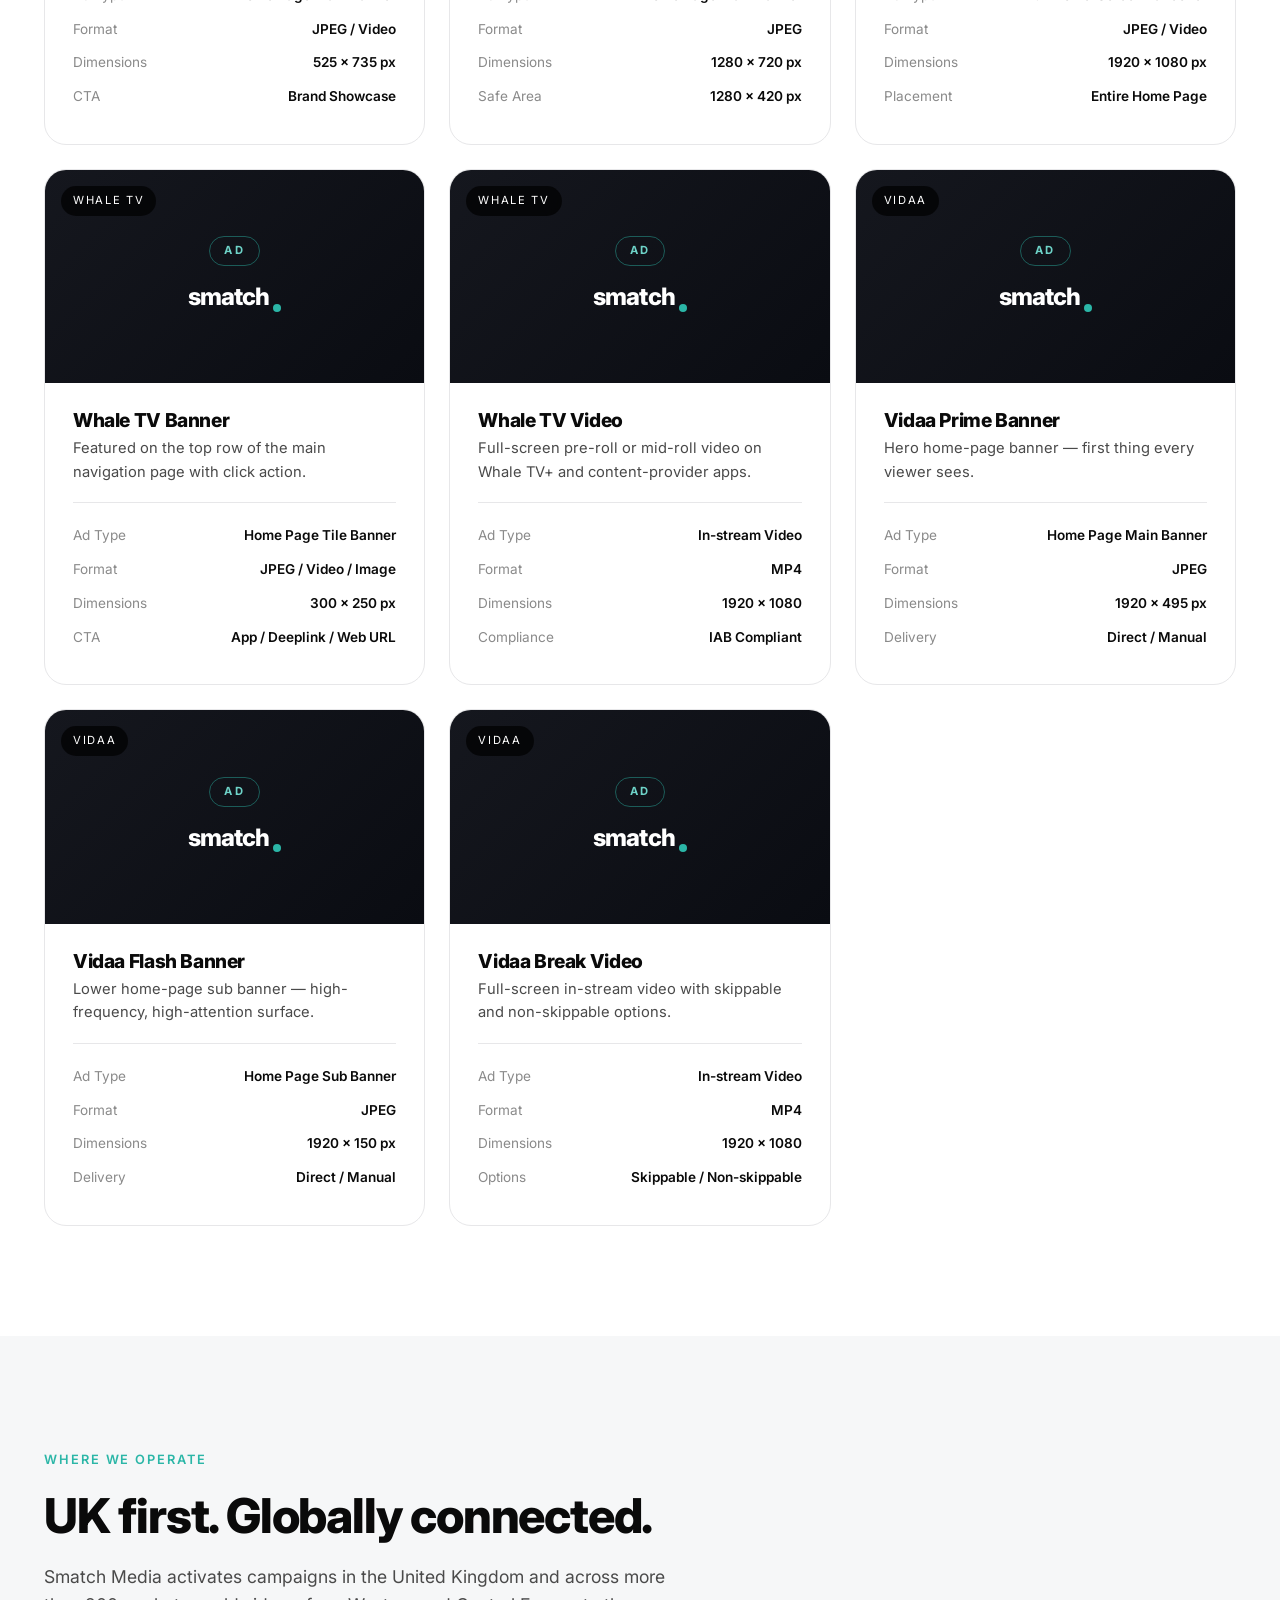
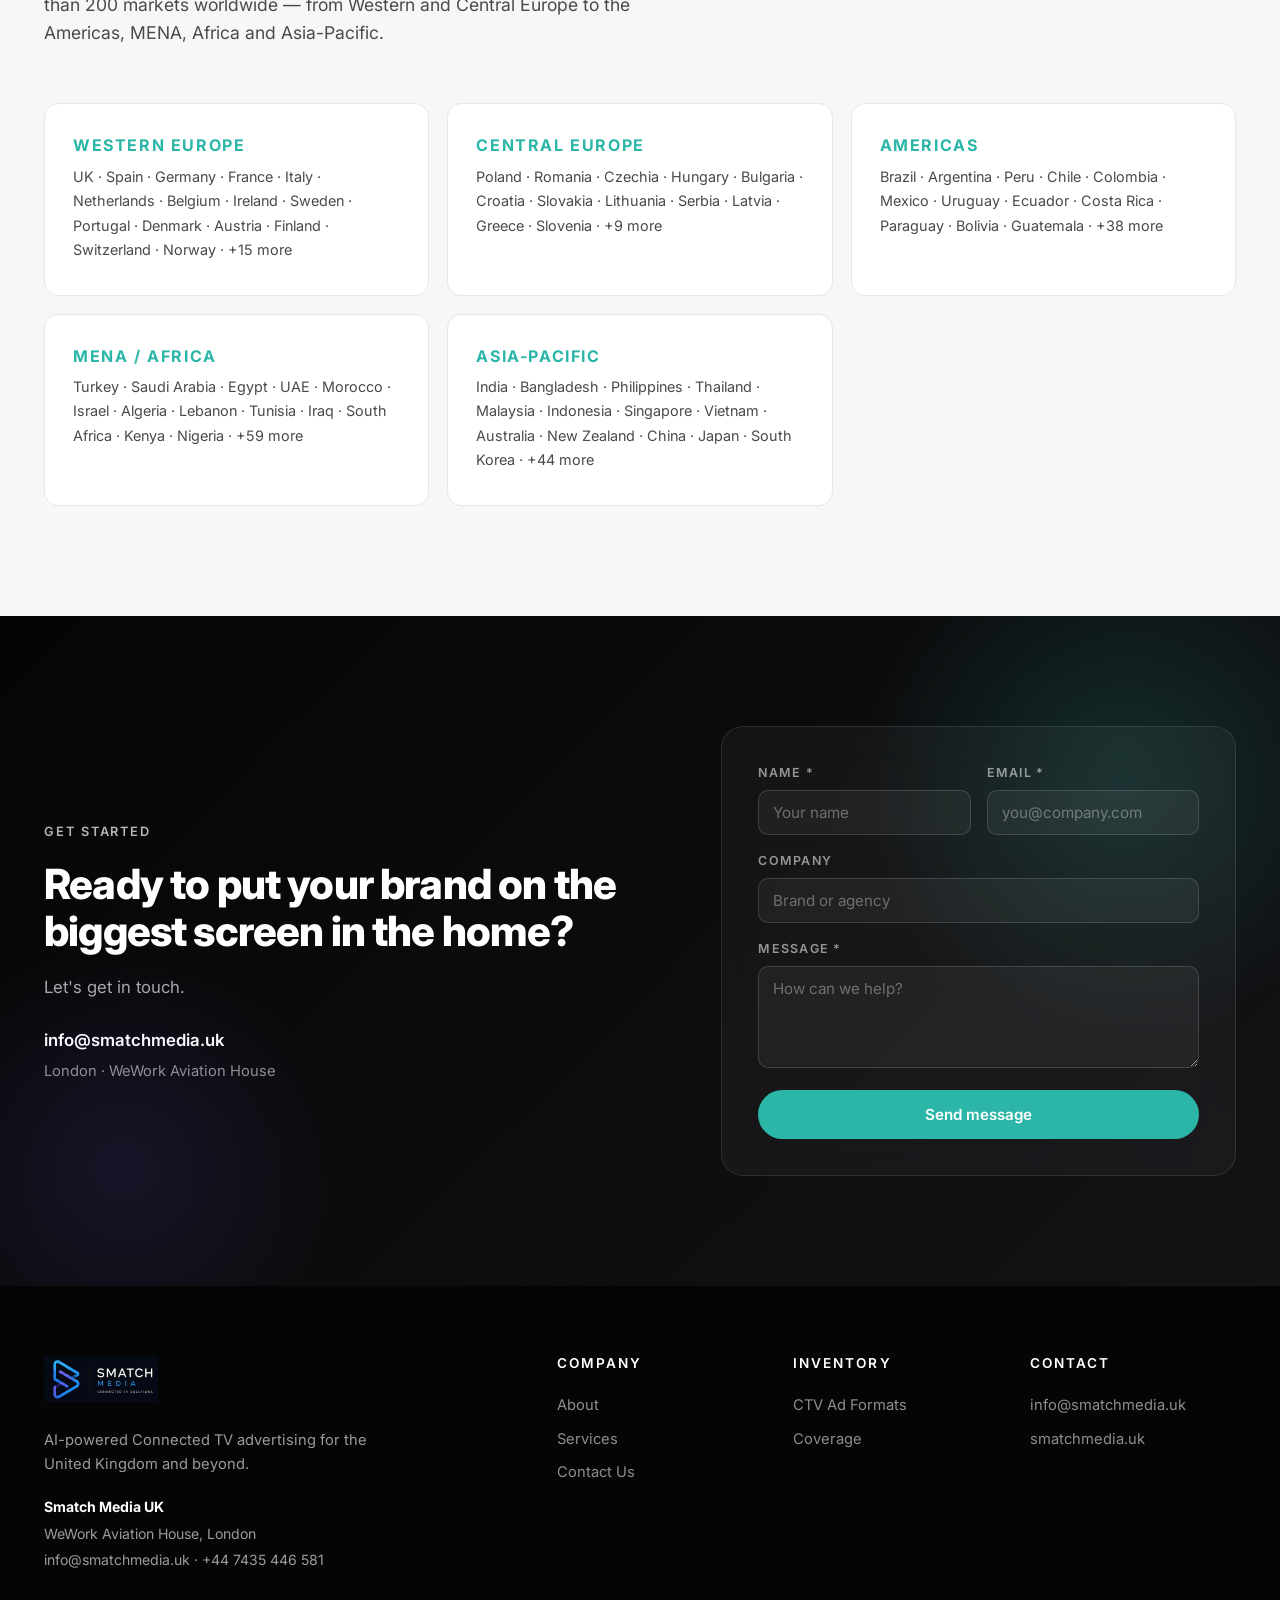
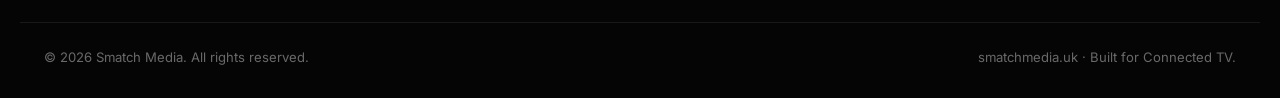
==== commit c7c111f3: "Add Smatch Media logo to nav and footer - Replace the text wordmark with the Smatch Media logo image" ====
--- a/index.html
+++ b/index.html
@@ -16,7 +16,7 @@
   <header class="nav" id="nav">
     <div class="nav__inner container">
       <a href="#top" class="logo" aria-label="Smatch Media home">
-        <span class="logo__text">smatch</span><span class="logo__dot"></span>
+        <img class="logo__img" src="assets/img/smatch-logo.jpg" alt="Smatch Media — Connected TV Solutions" />
       </a>
       <nav class="nav__links" aria-label="Primary">
         <a href="#top">Home</a>
@@ -459,7 +459,7 @@
     <div class="container footer__inner">
       <div class="footer__brand">
         <a href="#top" class="logo logo--light">
-          <span class="logo__text">smatch</span><span class="logo__dot"></span>
+          <img class="logo__img logo__img--footer" src="assets/img/smatch-logo.jpg" alt="Smatch Media — Connected TV Solutions" />
         </a>
         <p>AI-powered Connected TV advertising for the United Kingdom and beyond.</p>
         <div class="footer__addr">
--- a/styles.css
+++ b/styles.css
@@ -129,6 +129,14 @@
   50% { box-shadow: 0 0 0 6px rgba(43,182,167,0); }
 }
 .logo--light { color: #fff; }
+.logo { align-items: center; }
+.logo__img {
+  height: 38px;
+  width: auto;
+  display: block;
+  mix-blend-mode: screen;
+}
+.logo__img--footer { height: 46px; }
 
 /* ===== Nav ===== */
 .nav {
@@ -137,12 +145,11 @@
   z-index: 50;
   padding: 18px 0;
   transition: background .25s ease, box-shadow .25s ease, padding .25s ease;
-  backdrop-filter: blur(0);
 }
 .nav.is-scrolled {
-  background: rgba(255,255,255,.85);
+  background: rgba(8,11,20,.82);
   backdrop-filter: saturate(180%) blur(14px);
-  box-shadow: 0 1px 0 rgba(0,0,0,.06);
+  box-shadow: 0 1px 0 rgba(255,255,255,.06);
   padding: 12px 0;
 }
 .nav__inner {
@@ -160,9 +167,9 @@
 .nav__links a {
   font-size: .92rem;
   font-weight: 500;
-  color: var(--ink-soft);
-}
-.nav__links a:hover { color: var(--ink); }
+  color: rgba(255,255,255,.82);
+}
+.nav__links a:hover { color: #fff; }
 .nav__cta { padding: 10px 20px; font-size: .88rem; }
 .nav__toggle {
   display: none;
@@ -175,7 +182,7 @@
 .nav__toggle span {
   display: block;
   width: 22px; height: 2px;
-  background: var(--ink);
+  background: #fff;
   transition: transform .2s ease, opacity .2s ease;
 }
 
@@ -278,12 +285,6 @@
 .hero--photo .btn--primary:hover { background: var(--teal-700); box-shadow: 0 12px 30px rgba(43,182,167,.4); }
 .btn--ghost-light { color: #fff; border-color: rgba(255,255,255,.4); }
 .btn--ghost-light:hover { border-color: #fff; background: rgba(255,255,255,.1); transform: translateY(-1px); }
-
-/* Nav over the dark photo hero (top of page, before scroll) */
-.nav:not(.is-scrolled) .logo { color: #fff; }
-.nav:not(.is-scrolled) .nav__links a { color: rgba(255,255,255,.82); }
-.nav:not(.is-scrolled) .nav__links a:hover { color: #fff; }
-.nav:not(.is-scrolled) .nav__toggle span { background: #fff; }
 
 /* ===== Hero TV mock ===== */
 .hero__visual {
@@ -1089,13 +1090,14 @@
     position: absolute;
     top: 100%; left: 0; right: 0;
     flex-direction: column;
-    background: #fff;
+    background: rgba(8,11,20,.96);
+    backdrop-filter: saturate(180%) blur(14px);
     padding: 20px 24px;
     margin: 0;
-    box-shadow: 0 12px 30px rgba(0,0,0,.08);
+    box-shadow: 0 12px 30px rgba(0,0,0,.3);
     gap: 0;
   }
-  .nav.is-open .nav__links a { padding: 14px 0; border-bottom: 1px solid var(--line); }
+  .nav.is-open .nav__links a { padding: 14px 0; border-bottom: 1px solid rgba(255,255,255,.08); }
 
   .hero { padding: 130px 0 60px; }
   .hero--photo { padding: 120px 0 56px; min-height: auto; }
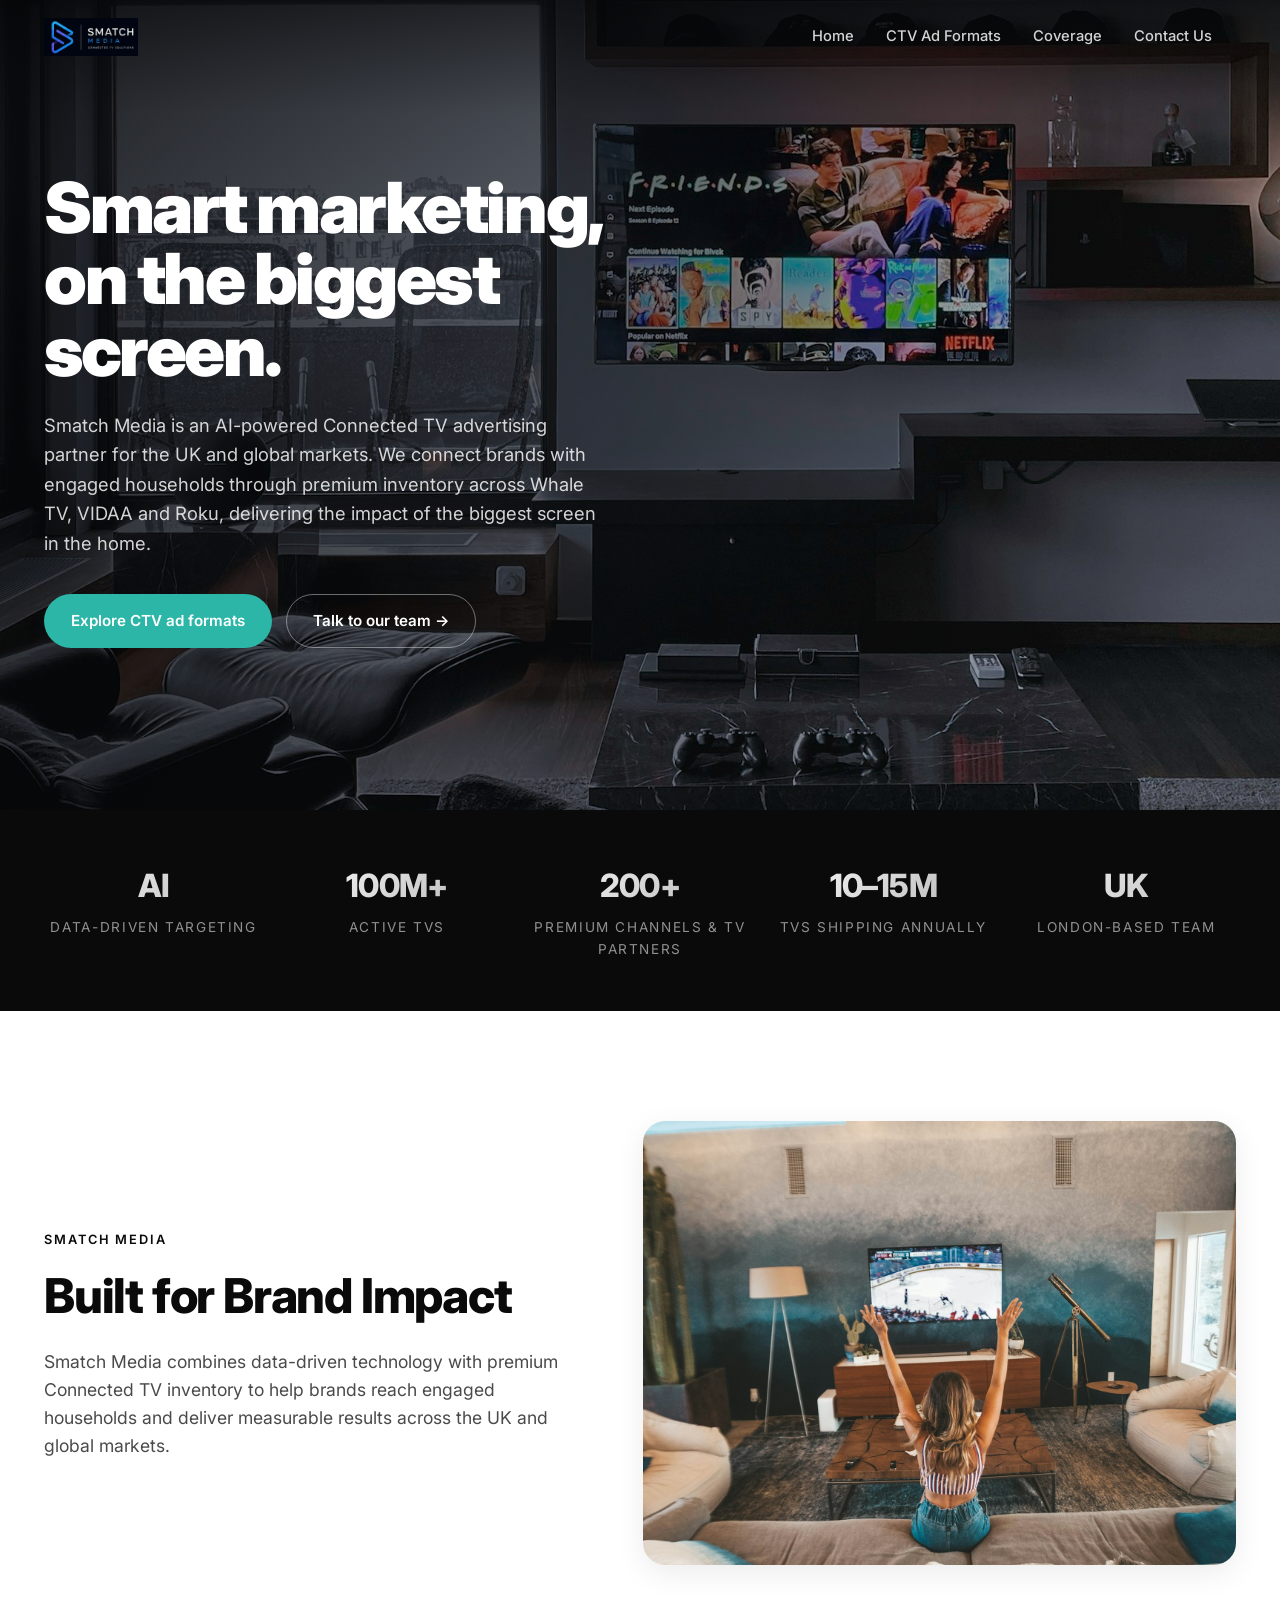
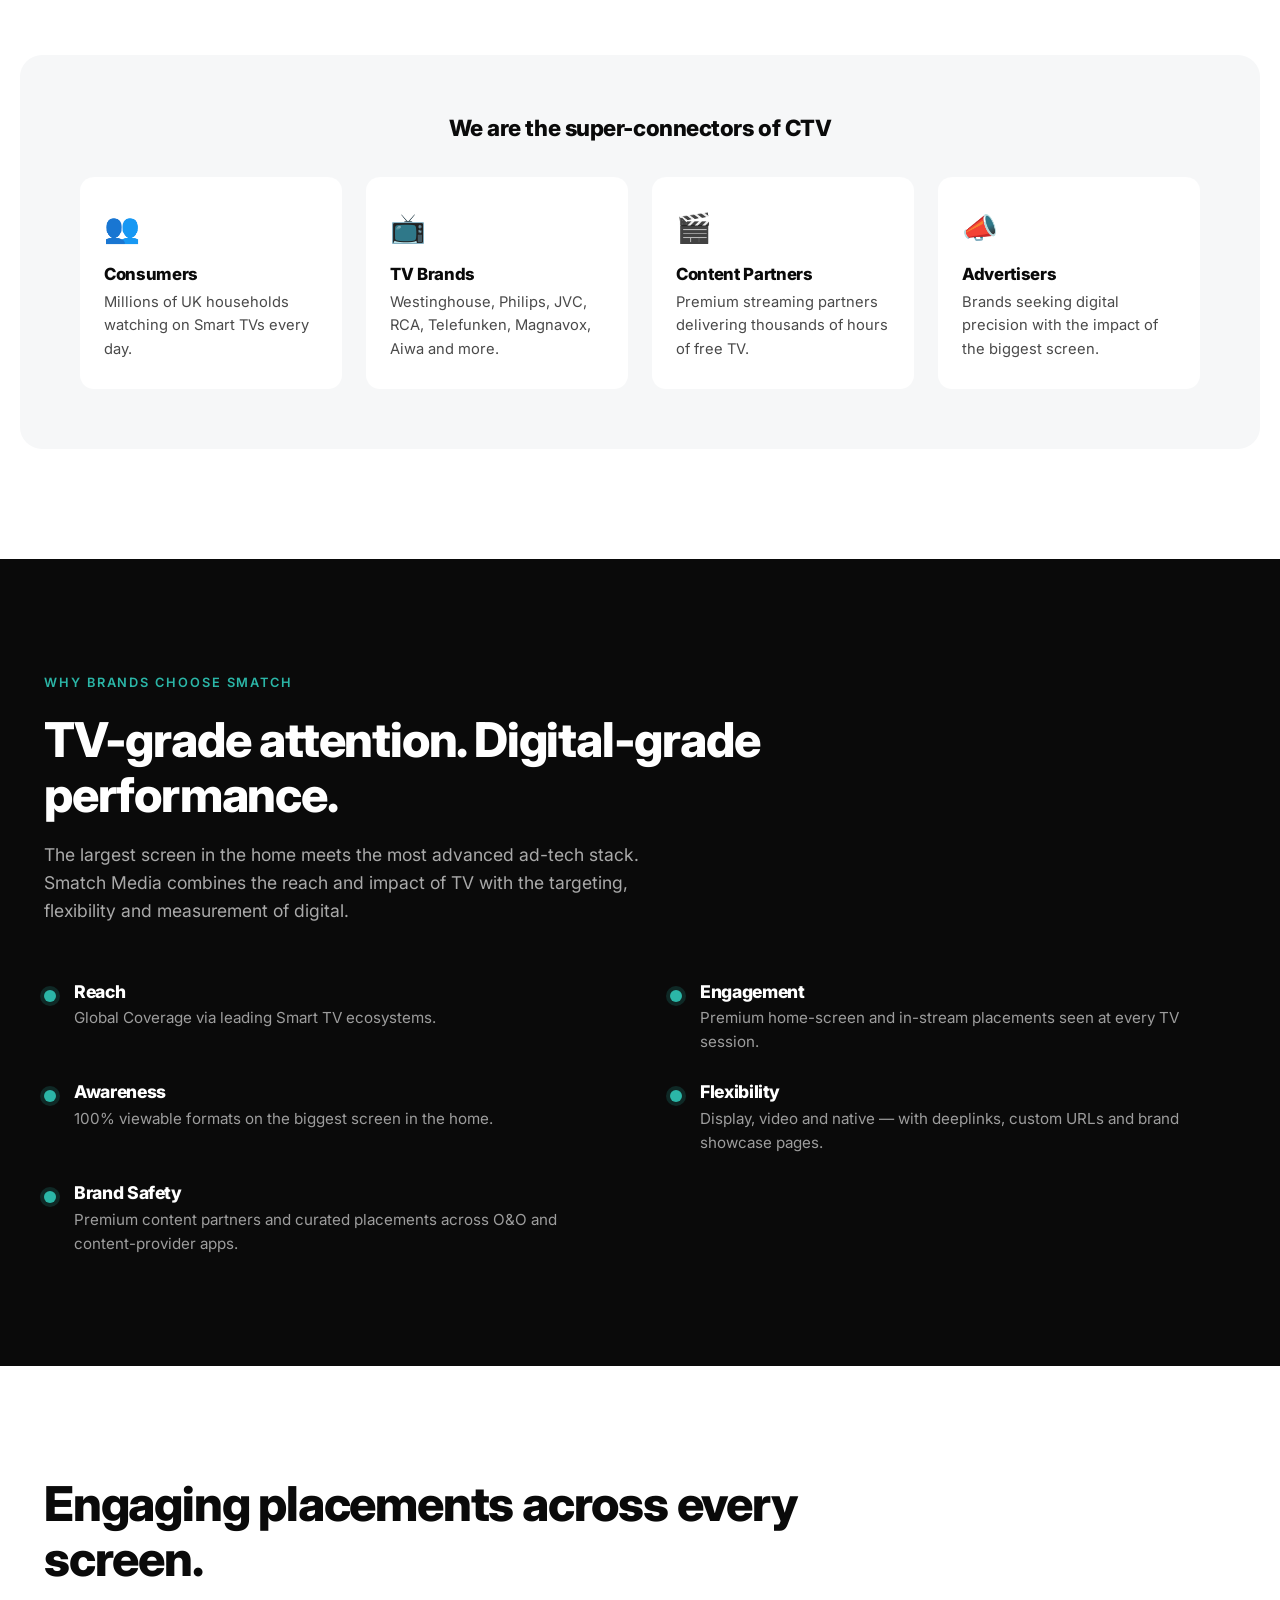
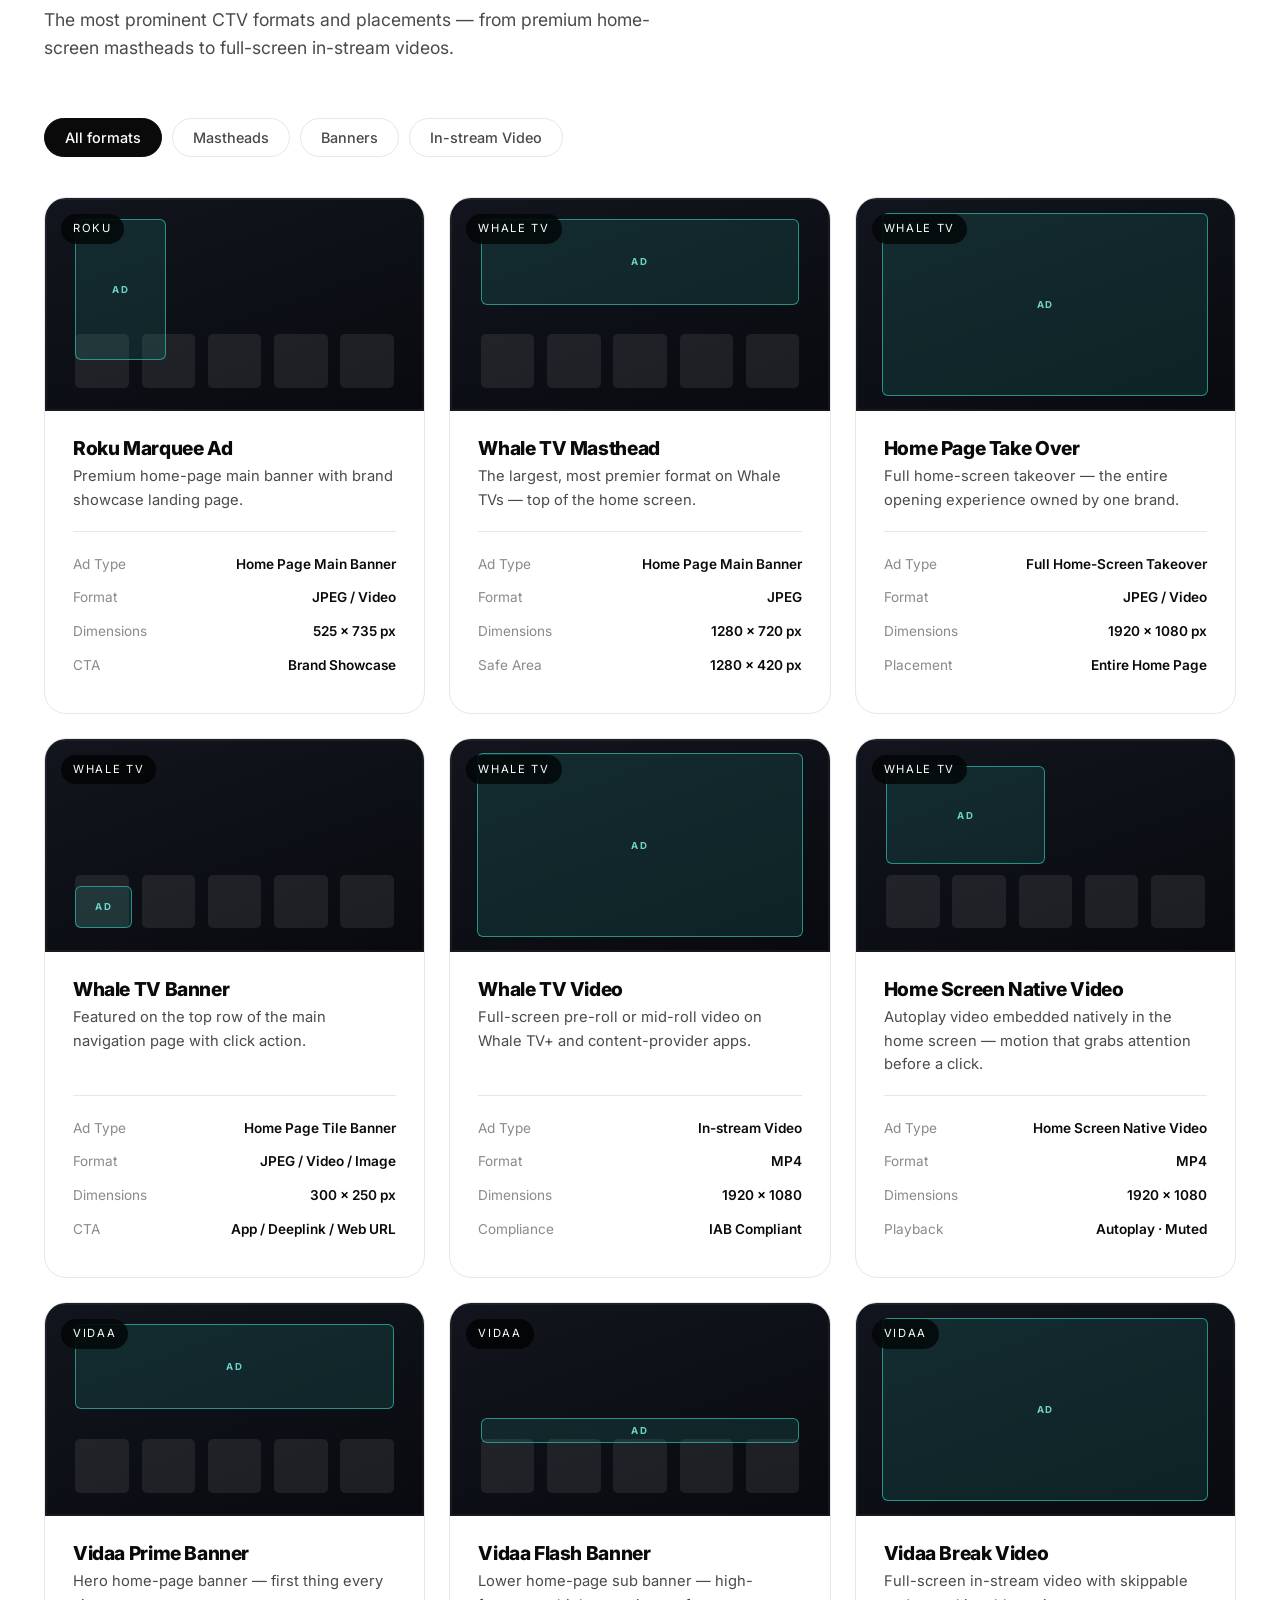
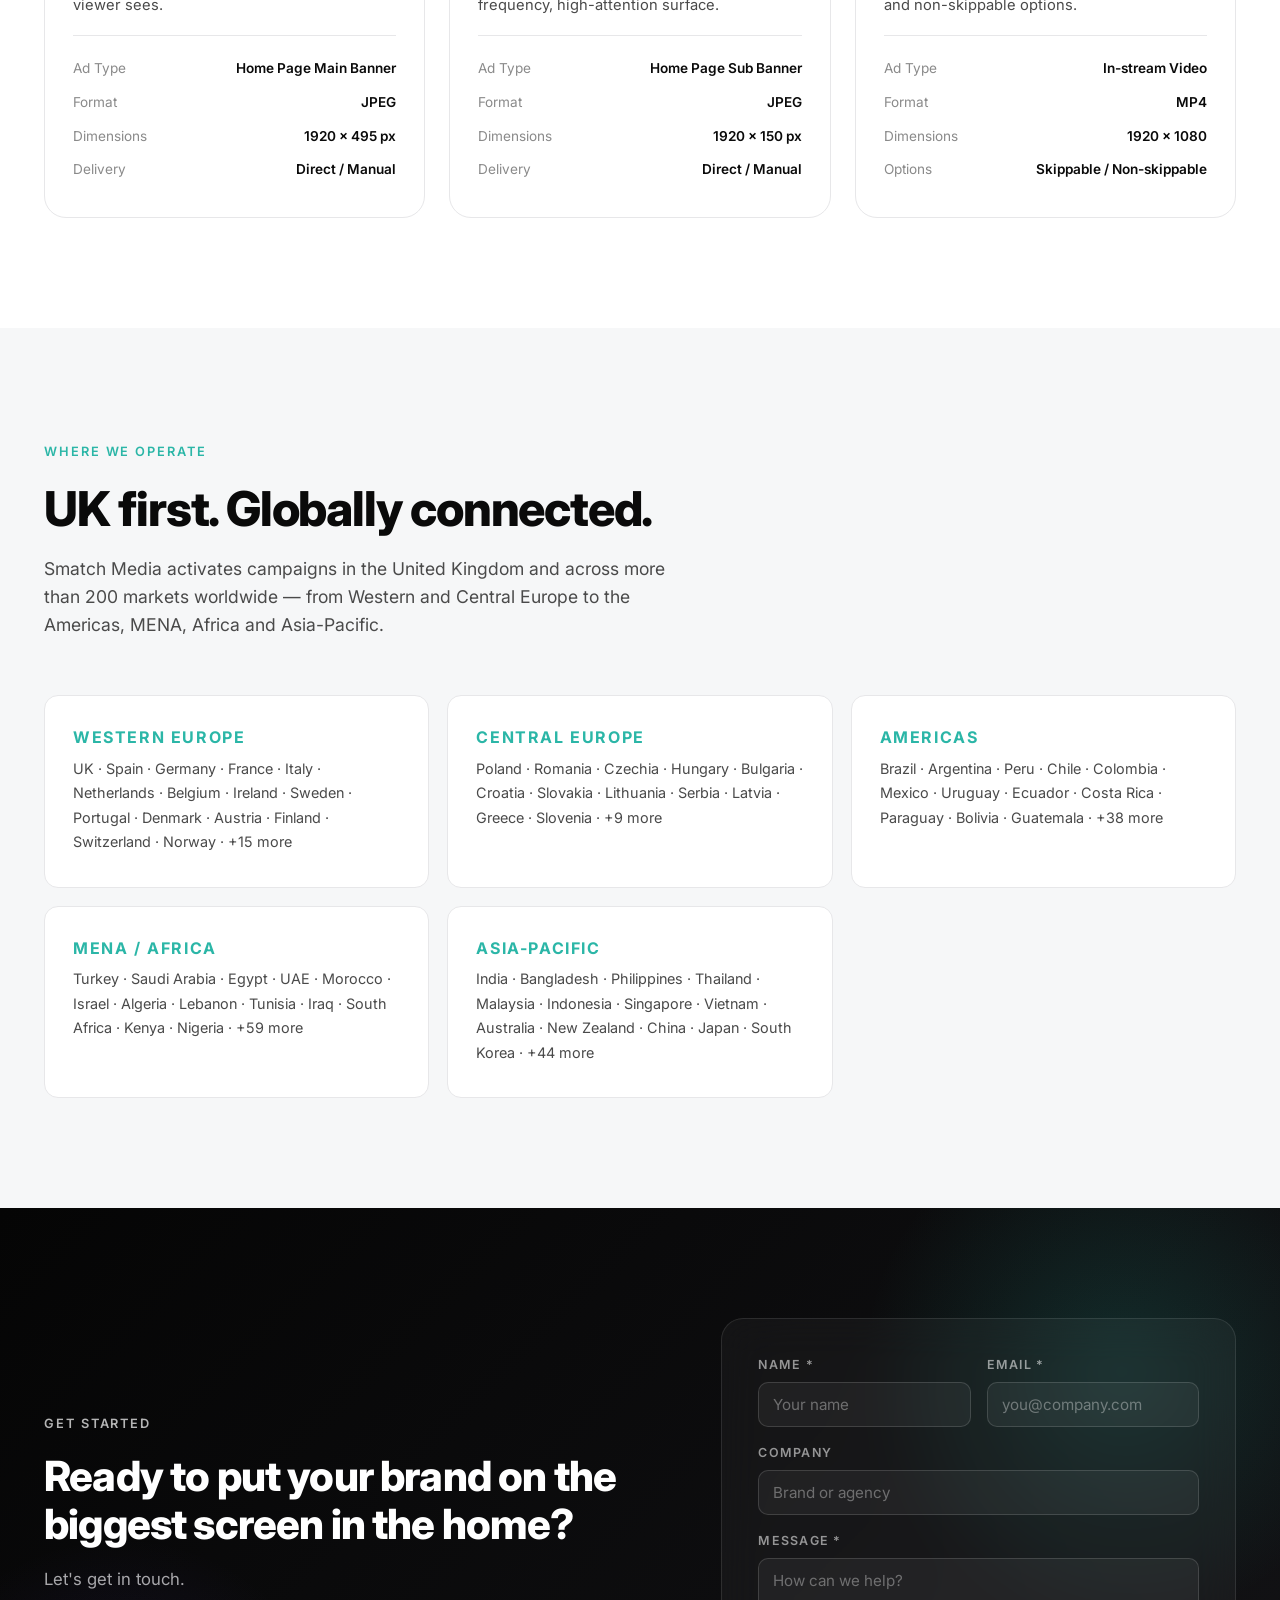
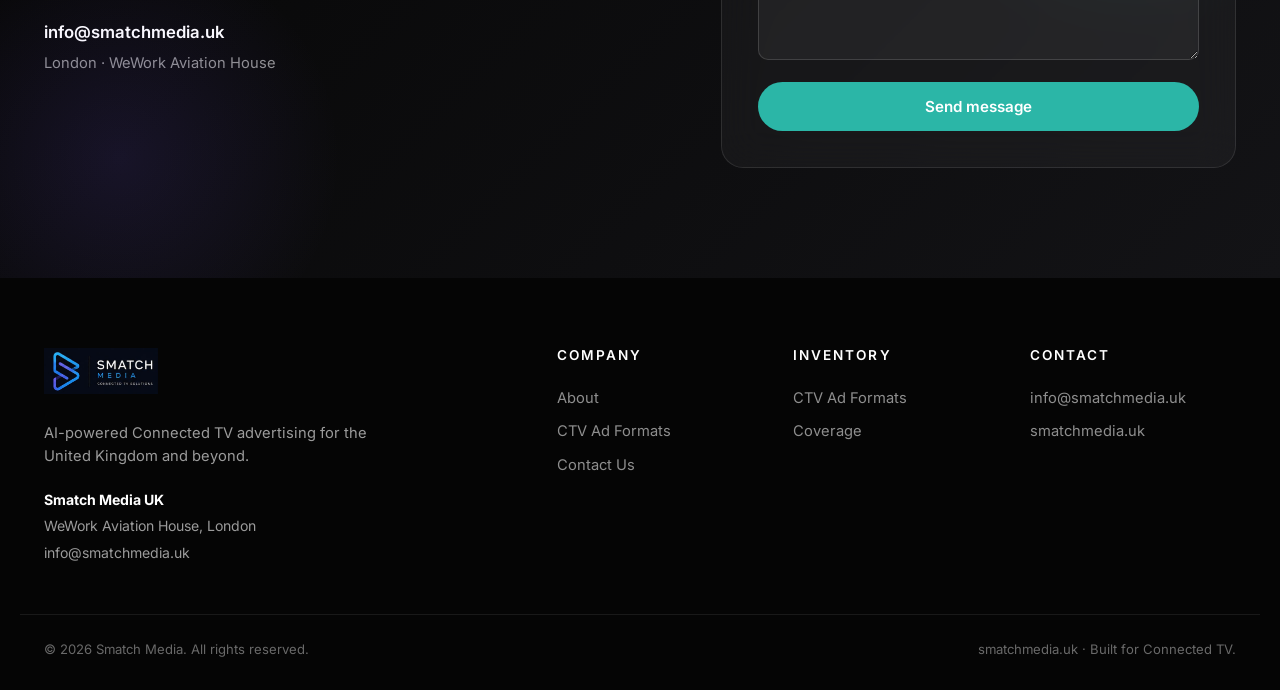
==== commit e48fe95b: "Content pass: nav, hero, formats-as-TV-frames and cleanup - Nav: drop the redundant "Get in touch" b" ====
--- a/index.html
+++ b/index.html
@@ -8,7 +8,7 @@
   <link rel="preconnect" href="https://fonts.googleapis.com">
   <link rel="preconnect" href="https://fonts.gstatic.com" crossorigin>
   <link href="https://fonts.googleapis.com/css2?family=Inter:wght@300;400;500;600;700;800;900&display=swap" rel="stylesheet">
-  <link rel="stylesheet" href="styles.css" />
+  <link rel="stylesheet" href="styles.css?v=7" />
 </head>
 <body>
 
@@ -24,7 +24,6 @@
         <a href="#coverage">Coverage</a>
         <a href="#contact">Contact Us</a>
       </nav>
-      <a href="#contact" class="btn btn--primary nav__cta">Get in touch</a>
       <button class="nav__toggle" aria-label="Toggle menu" aria-expanded="false">
         <span></span><span></span><span></span>
       </button>
@@ -50,11 +49,6 @@
           <a href="#units" class="btn btn--primary">Explore CTV ad formats</a>
           <a href="#contact" class="btn btn--ghost btn--ghost-light">Talk to our team →</a>
         </div>
-        <div class="hero__meta">
-          <div><strong>100M+</strong><span>Active TVs</span></div>
-          <div><strong>200+</strong><span>Premium Channels &amp; TV Partners</span></div>
-          <div><strong>100%</strong><span>Viewability</span></div>
-        </div>
       </div>
     </div>
   </section>
@@ -113,7 +107,7 @@
         <div class="connector">
           <div class="connector__icon" aria-hidden="true">📺</div>
           <h4>TV Brands</h4>
-          <p>Westinghouse, Philips, JVC, RCA, Telefunken, Magnavox, Aiwa and 400+ more.</p>
+          <p>Westinghouse, Philips, JVC, RCA, Telefunken, Magnavox, Aiwa and more.</p>
         </div>
         <div class="connector">
           <div class="connector__icon" aria-hidden="true">🎬</div>
@@ -125,48 +119,6 @@
           <h4>Advertisers</h4>
           <p>Brands seeking digital precision with the impact of the biggest screen.</p>
         </div>
-      </div>
-    </div>
-  </section>
-
-  <!-- Services -->
-  <section class="section services" id="services">
-    <div class="container">
-      <div class="section__head">
-        <span class="eyebrow">What We Do</span>
-        <h2 class="section__title">Next-generation marketing, end-to-end.</h2>
-        <p class="section__lead">
-          Smatch Media combines data, creative and media buying under one roof —
-          from AI-driven targeting to creative production, media delivery
-          and transparent reporting.
-        </p>
-      </div>
-      <div class="why__grid">
-        <article class="card">
-          <span class="card__num">01</span>
-          <h3>Data-Driven Marketing</h3>
-          <p>Audience-first planning powered by first-party signals, behavioural data and AI-led modelling.</p>
-        </article>
-        <article class="card">
-          <span class="card__num">02</span>
-          <h3>AI-Powered Targeting</h3>
-          <p>24/7 auto-optimisation, smart targeting and machine-learning bidding for every campaign.</p>
-        </article>
-        <article class="card">
-          <span class="card__num">03</span>
-          <h3>Creative for CTV</h3>
-          <p>Mastheads, banners and in-stream video produced and trafficked specifically for the TV canvas.</p>
-        </article>
-        <article class="card">
-          <span class="card__num">04</span>
-          <h3>Multi-Channel Reach</h3>
-          <p>CTV at the core, extended through digital, in-game and audio for full-funnel impact.</p>
-        </article>
-        <article class="card">
-          <span class="card__num">05</span>
-          <h3>Transparent Reporting</h3>
-          <p>Real-time dashboards, IAB-compliant measurement and brand-safe environments by default.</p>
-        </article>
       </div>
     </div>
   </section>
@@ -215,9 +167,11 @@
 
         <article class="unit" data-cat="masthead">
           <div class="unit__brand">Roku</div>
-          <div class="unit__visual unit__visual--std">
-            <span class="adslot__tag">AD</span>
-            <span class="adslot__brand">smatch<i></i></span>
+          <div class="unit__visual unit__tv">
+            <div class="tvm">
+              <div class="tvm__ad tvm__ad--portrait">AD</div>
+              <div class="tvm__apps"><i></i><i></i><i></i><i></i><i></i></div>
+            </div>
           </div>
           <div class="unit__body">
             <h3>Roku Marquee Ad</h3>
@@ -233,9 +187,11 @@
 
         <article class="unit" data-cat="masthead">
           <div class="unit__brand">Whale TV</div>
-          <div class="unit__visual unit__visual--std">
-            <span class="adslot__tag">AD</span>
-            <span class="adslot__brand">smatch<i></i></span>
+          <div class="unit__visual unit__tv">
+            <div class="tvm">
+              <div class="tvm__ad tvm__ad--masthead">AD</div>
+              <div class="tvm__apps"><i></i><i></i><i></i><i></i><i></i></div>
+            </div>
           </div>
           <div class="unit__body">
             <h3>Whale TV Masthead</h3>
@@ -251,9 +207,10 @@
 
         <article class="unit" data-cat="masthead">
           <div class="unit__brand">Whale TV</div>
-          <div class="unit__visual unit__visual--std">
-            <span class="adslot__tag">AD</span>
-            <span class="adslot__brand">smatch<i></i></span>
+          <div class="unit__visual unit__tv">
+            <div class="tvm">
+              <div class="tvm__ad tvm__ad--full">AD</div>
+            </div>
           </div>
           <div class="unit__body">
             <h3>Home Page Take Over</h3>
@@ -269,9 +226,11 @@
 
         <article class="unit" data-cat="banner">
           <div class="unit__brand">Whale TV</div>
-          <div class="unit__visual unit__visual--std">
-            <span class="adslot__tag">AD</span>
-            <span class="adslot__brand">smatch<i></i></span>
+          <div class="unit__visual unit__tv">
+            <div class="tvm">
+              <div class="tvm__ad tvm__ad--tile">AD</div>
+              <div class="tvm__apps"><i></i><i></i><i></i><i></i><i></i></div>
+            </div>
           </div>
           <div class="unit__body">
             <h3>Whale TV Banner</h3>
@@ -287,9 +246,10 @@
 
         <article class="unit" data-cat="video">
           <div class="unit__brand">Whale TV</div>
-          <div class="unit__visual unit__visual--std">
-            <span class="adslot__tag">AD</span>
-            <span class="adslot__brand">smatch<i></i></span>
+          <div class="unit__visual unit__tv">
+            <div class="tvm">
+              <div class="tvm__ad tvm__ad--full">AD</div>
+            </div>
           </div>
           <div class="unit__body">
             <h3>Whale TV Video</h3>
@@ -303,11 +263,33 @@
           </div>
         </article>
 
+        <article class="unit" data-cat="video">
+          <div class="unit__brand">Whale TV</div>
+          <div class="unit__visual unit__tv">
+            <div class="tvm">
+              <div class="tvm__ad tvm__ad--native">AD</div>
+              <div class="tvm__apps"><i></i><i></i><i></i><i></i><i></i></div>
+            </div>
+          </div>
+          <div class="unit__body">
+            <h3>Home Screen Native Video</h3>
+            <p class="unit__desc">Autoplay video embedded natively in the home screen — motion that grabs attention before a click.</p>
+            <ul class="spec">
+              <li><span>Ad Type</span><b>Home Screen Native Video</b></li>
+              <li><span>Format</span><b>MP4</b></li>
+              <li><span>Dimensions</span><b>1920 × 1080</b></li>
+              <li><span>Playback</span><b>Autoplay · Muted</b></li>
+            </ul>
+          </div>
+        </article>
+
         <article class="unit" data-cat="masthead">
           <div class="unit__brand">Vidaa</div>
-          <div class="unit__visual unit__visual--std">
-            <span class="adslot__tag">AD</span>
-            <span class="adslot__brand">smatch<i></i></span>
+          <div class="unit__visual unit__tv">
+            <div class="tvm">
+              <div class="tvm__ad tvm__ad--masthead">AD</div>
+              <div class="tvm__apps"><i></i><i></i><i></i><i></i><i></i></div>
+            </div>
           </div>
           <div class="unit__body">
             <h3>Vidaa Prime Banner</h3>
@@ -323,9 +305,11 @@
 
         <article class="unit" data-cat="banner">
           <div class="unit__brand">Vidaa</div>
-          <div class="unit__visual unit__visual--std">
-            <span class="adslot__tag">AD</span>
-            <span class="adslot__brand">smatch<i></i></span>
+          <div class="unit__visual unit__tv">
+            <div class="tvm">
+              <div class="tvm__ad tvm__ad--subbanner">AD</div>
+              <div class="tvm__apps"><i></i><i></i><i></i><i></i><i></i></div>
+            </div>
           </div>
           <div class="unit__body">
             <h3>Vidaa Flash Banner</h3>
@@ -341,9 +325,10 @@
 
         <article class="unit" data-cat="video">
           <div class="unit__brand">Vidaa</div>
-          <div class="unit__visual unit__visual--std">
-            <span class="adslot__tag">AD</span>
-            <span class="adslot__brand">smatch<i></i></span>
+          <div class="unit__visual unit__tv">
+            <div class="tvm">
+              <div class="tvm__ad tvm__ad--full">AD</div>
+            </div>
           </div>
           <div class="unit__body">
             <h3>Vidaa Break Video</h3>
@@ -465,14 +450,14 @@
         <div class="footer__addr">
           <strong>Smatch Media UK</strong>
           <span>WeWork Aviation House, London</span>
-          <span>info@smatchmedia.uk · +44 7435 446 581</span>
+          <span>info@smatchmedia.uk</span>
         </div>
       </div>
       <div class="footer__cols">
         <div>
           <h5>Company</h5>
           <a href="#about">About</a>
-          <a href="#services">Services</a>
+          <a href="#units">CTV Ad Formats</a>
           <a href="#contact">Contact Us</a>
         </div>
         <div>
--- a/styles.css
+++ b/styles.css
@@ -271,8 +271,8 @@
     linear-gradient(180deg, rgba(4,5,7,.62) 0%, rgba(4,5,7,.14) 14%, rgba(4,5,7,0) 26%),
     linear-gradient(100deg, rgba(4,5,7,.86) 0%, rgba(4,5,7,.58) 40%, rgba(4,5,7,.22) 72%, rgba(4,5,7,.16) 100%),
     url('assets/img/hero-loft.jpg');
-  background-size: cover;
-  background-position: 22% center;
+  background-size: 135%;
+  background-position: 12% center;
 }
 .hero--photo .hero__inner { grid-template-columns: 1fr; }
 .hero--photo .hero__content { max-width: 660px; }
@@ -599,6 +599,45 @@
 }
 .spec li span { color: var(--ink-muted); }
 .spec li b { color: var(--ink); font-weight: 600; text-align: right; }
+
+/* TV-frame visual — shows where the ad appears on the screen */
+.unit__tv {
+  background: linear-gradient(160deg, #12151d 0%, #080a0f 100%);
+  box-shadow: inset 0 0 0 2px rgba(255,255,255,.05);
+}
+.tvm { position: absolute; inset: 0; }
+.tvm__apps {
+  position: absolute;
+  left: 8%; right: 8%; bottom: 11%;
+  display: flex;
+  gap: 4%;
+}
+.tvm__apps i {
+  flex: 1;
+  aspect-ratio: 1;
+  border-radius: 5px;
+  background: rgba(255,255,255,.08);
+}
+.tvm__ad {
+  position: absolute;
+  display: flex;
+  align-items: center;
+  justify-content: center;
+  font-size: .6rem;
+  font-weight: 700;
+  letter-spacing: .18em;
+  color: var(--teal-300);
+  border: 1.5px solid rgba(43,182,167,.75);
+  border-radius: 6px;
+  background: rgba(43,182,167,.14);
+  z-index: 1;
+}
+.tvm__ad--masthead  { top: 10%; left: 8%; right: 8%; height: 40%; }
+.tvm__ad--full      { inset: 7%; }
+.tvm__ad--tile      { bottom: 11%; left: 8%; width: 15%; height: 20%; }
+.tvm__ad--subbanner { left: 8%; right: 8%; bottom: 34%; height: 12%; }
+.tvm__ad--native    { top: 13%; left: 8%; width: 42%; height: 46%; }
+.tvm__ad--portrait  { top: 10%; left: 8%; width: 24%; bottom: 24%; }
 
 /* Standard ad-slot visual (used on every format card) */
 .unit__visual--std {
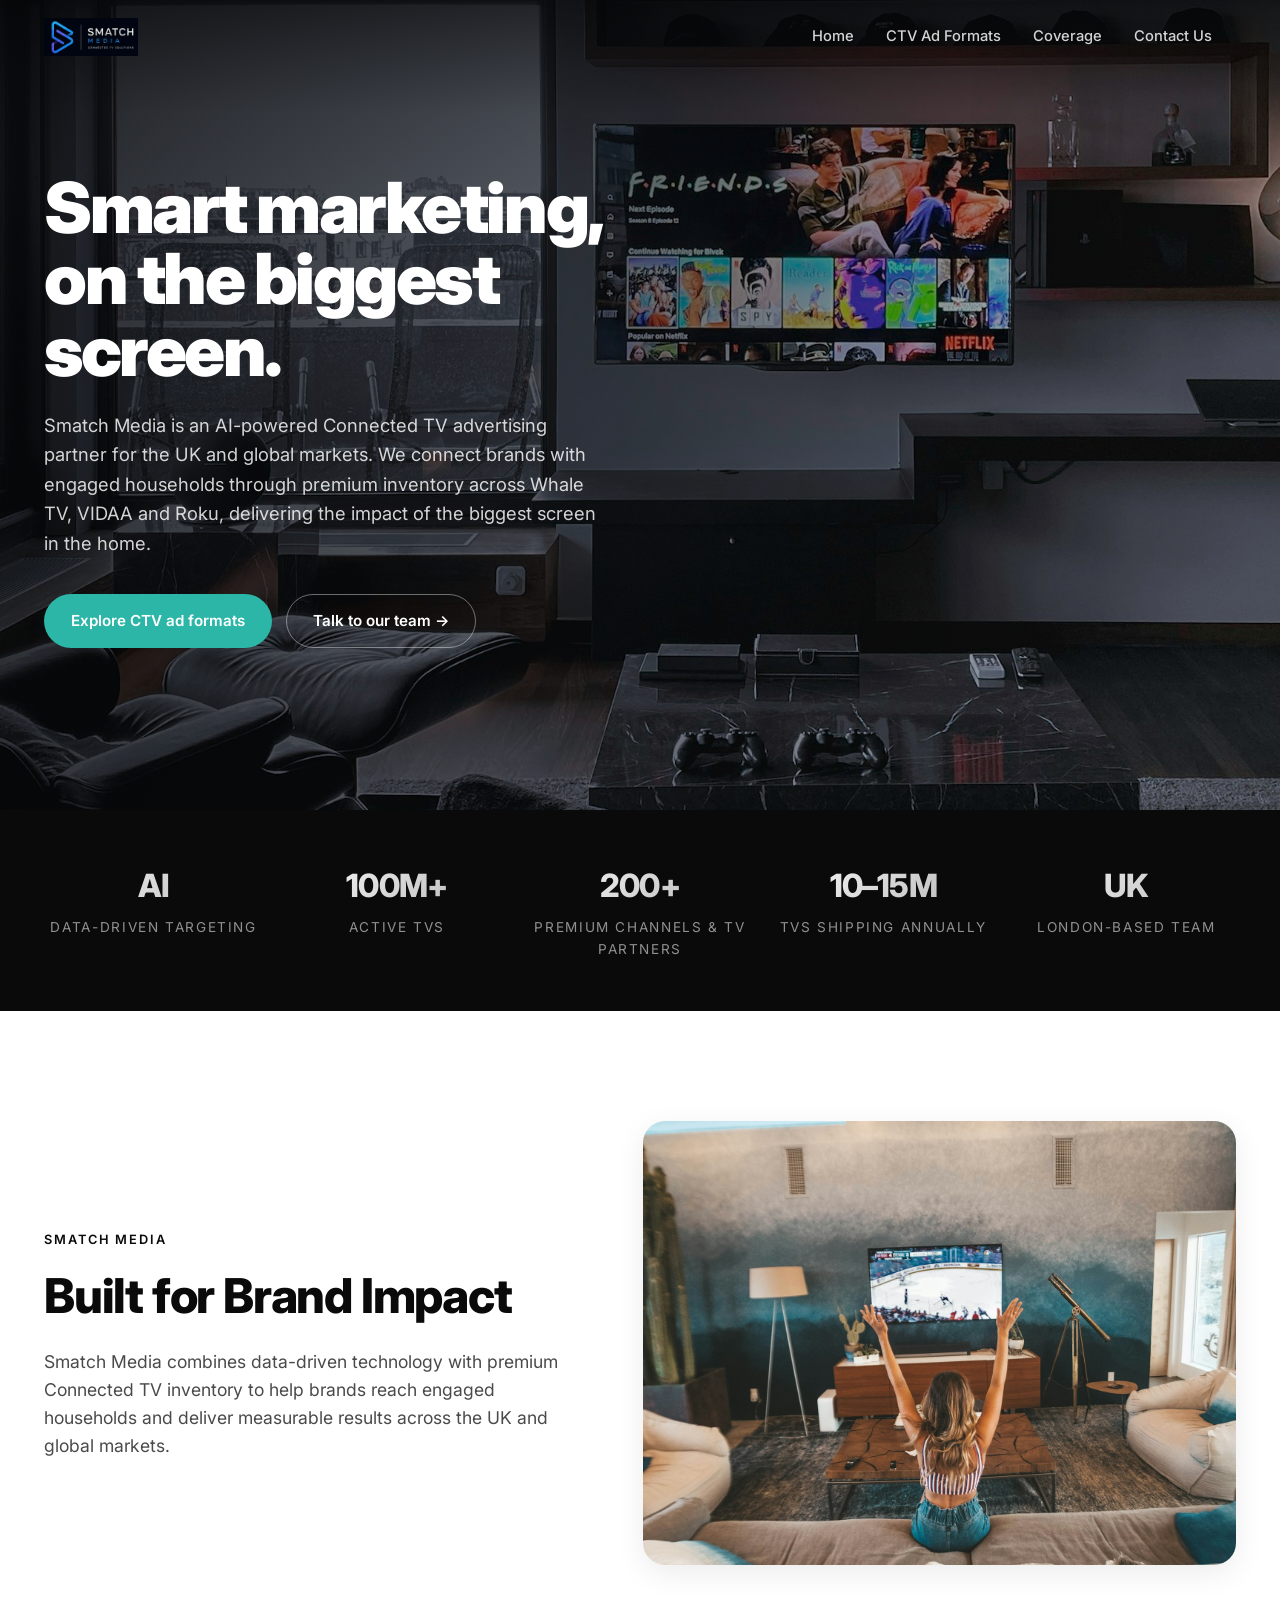
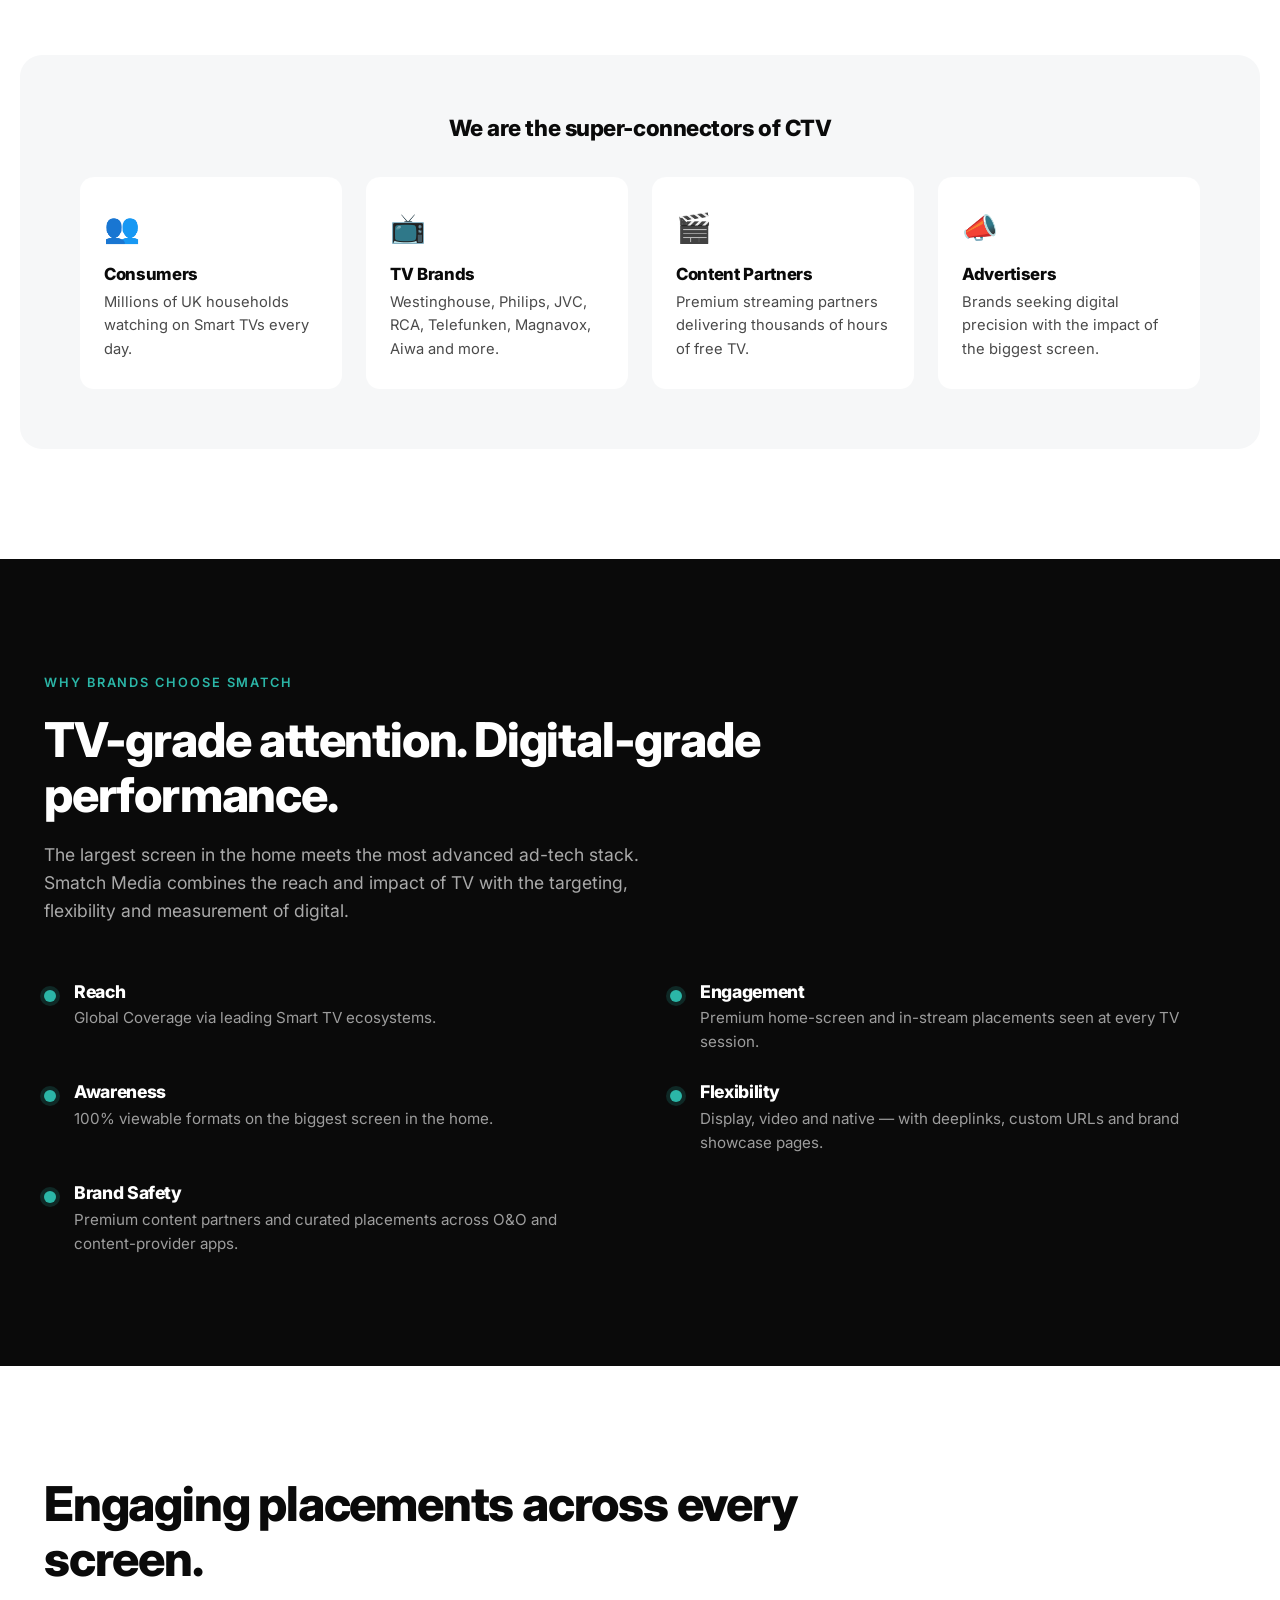
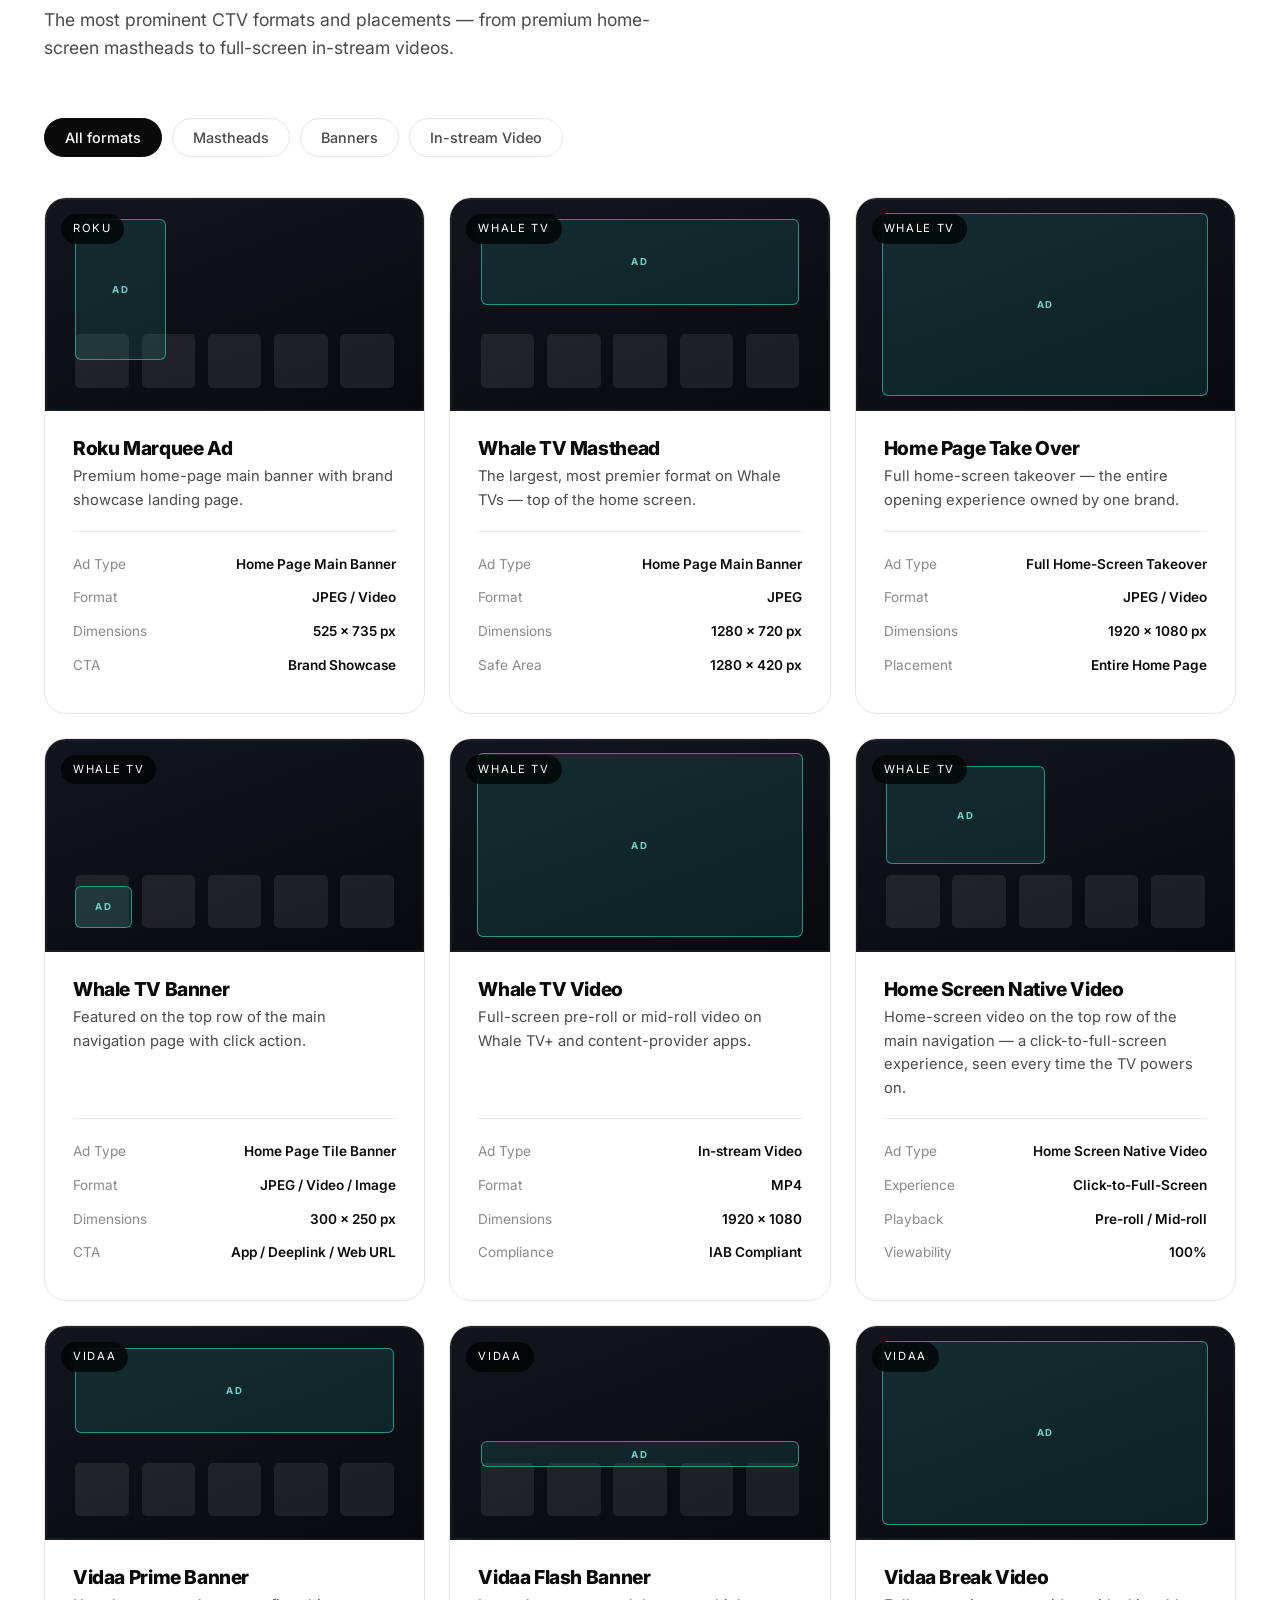
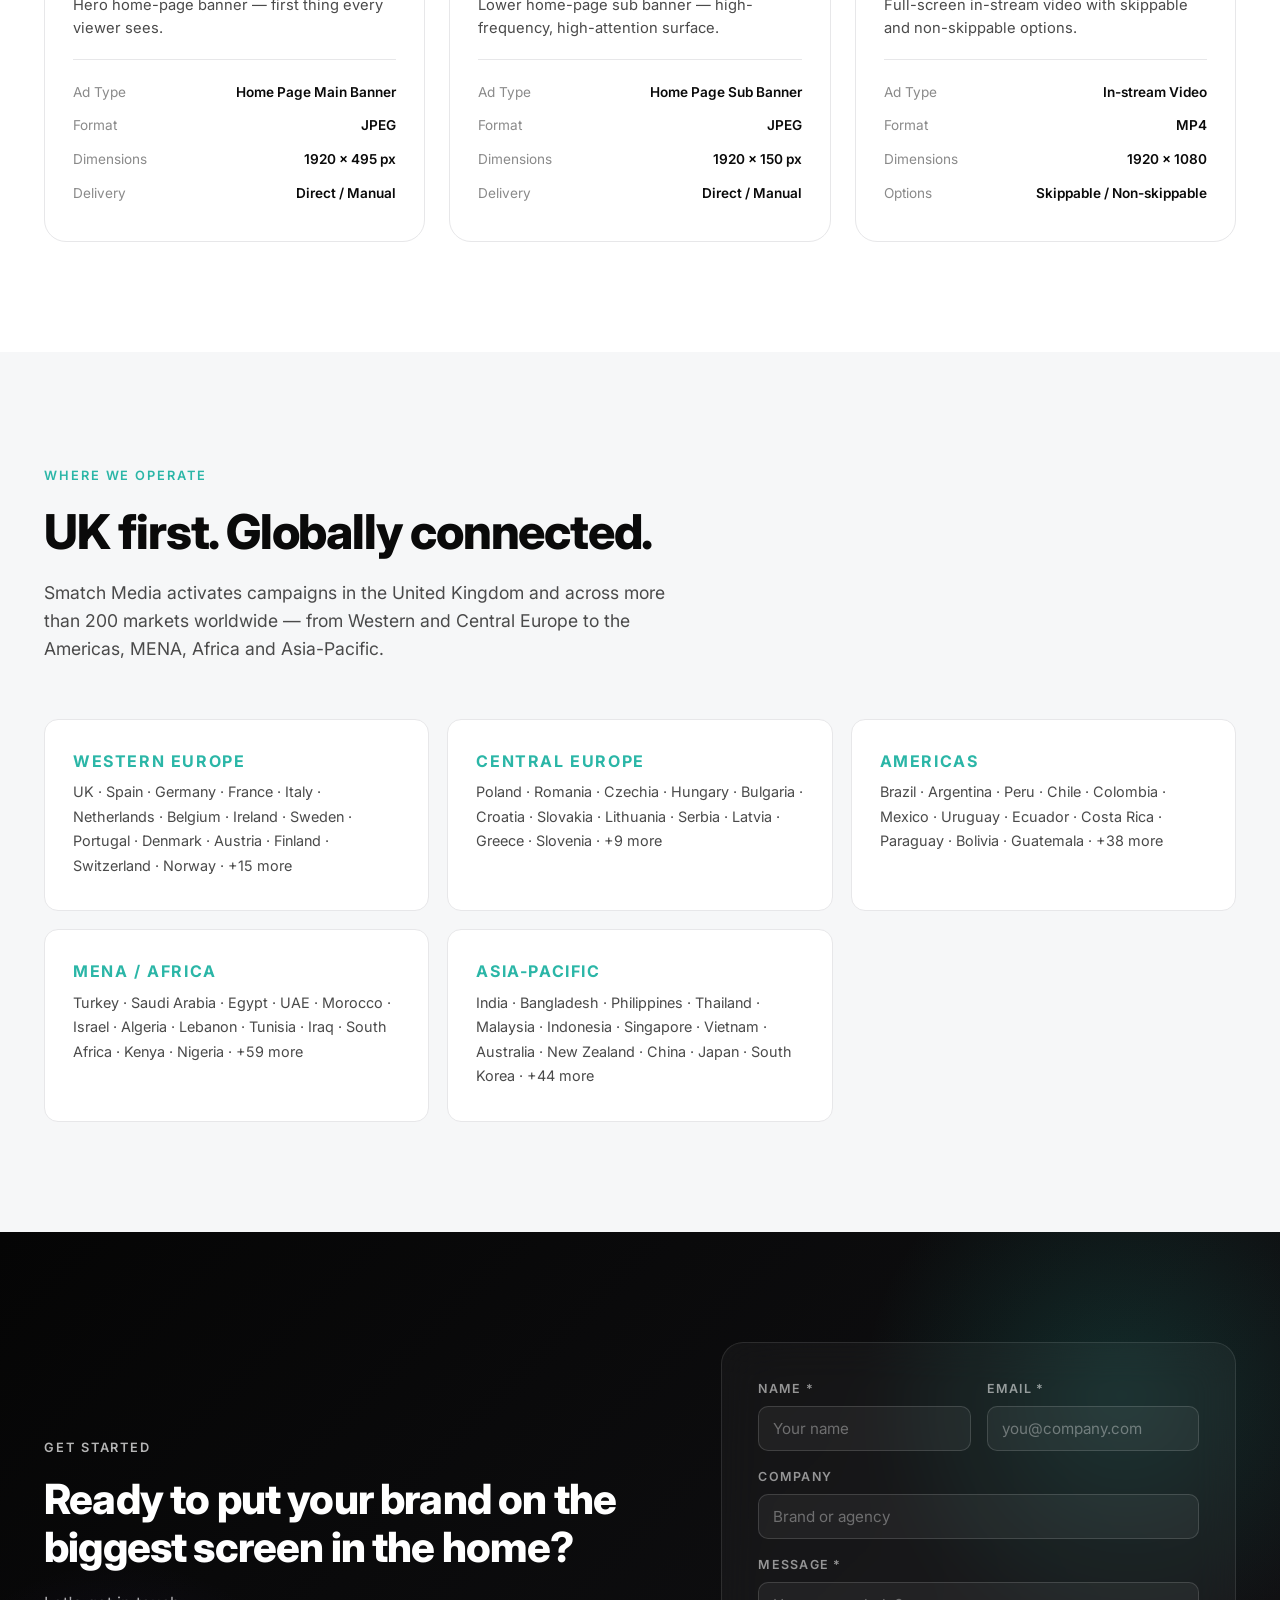
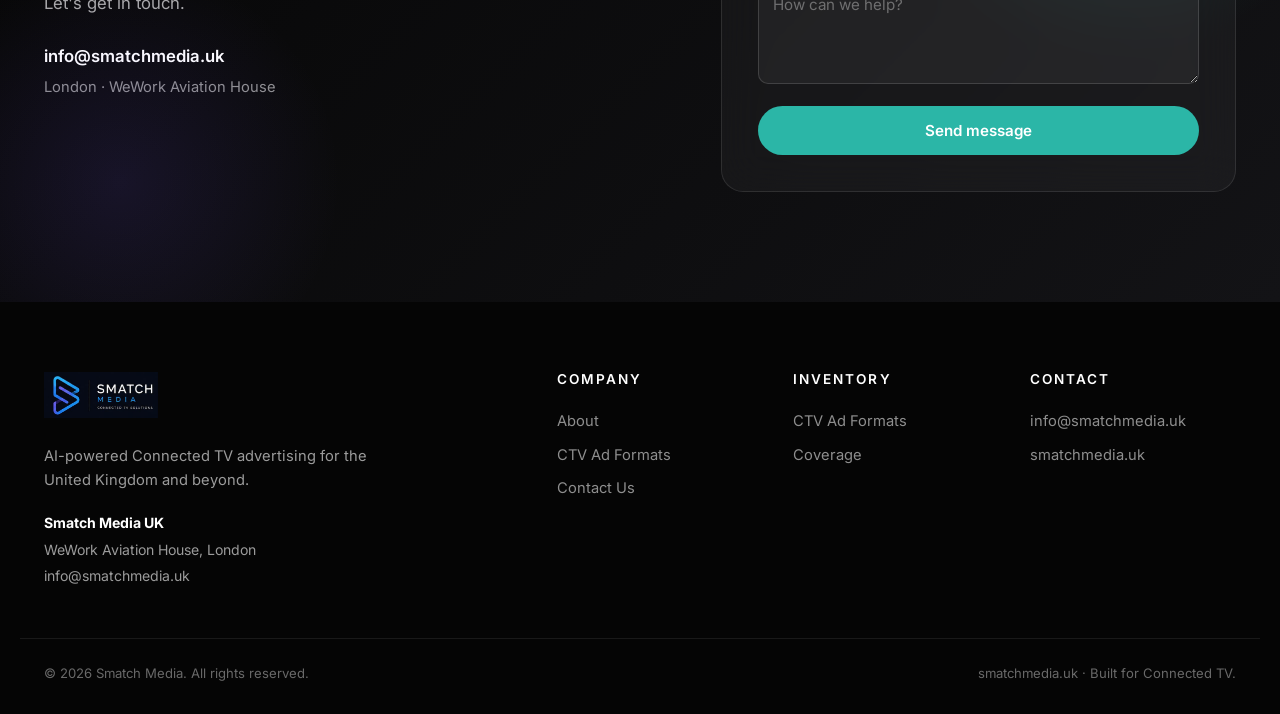
==== commit b2edbb8e: "Align Home Screen Native Video with the deck Replace invented specs with the deck's description: hom" ====
--- a/index.html
+++ b/index.html
@@ -273,12 +273,12 @@
           </div>
           <div class="unit__body">
             <h3>Home Screen Native Video</h3>
-            <p class="unit__desc">Autoplay video embedded natively in the home screen — motion that grabs attention before a click.</p>
+            <p class="unit__desc">Home-screen video on the top row of the main navigation — a click-to-full-screen experience, seen every time the TV powers on.</p>
             <ul class="spec">
               <li><span>Ad Type</span><b>Home Screen Native Video</b></li>
-              <li><span>Format</span><b>MP4</b></li>
-              <li><span>Dimensions</span><b>1920 × 1080</b></li>
-              <li><span>Playback</span><b>Autoplay · Muted</b></li>
+              <li><span>Experience</span><b>Click-to-Full-Screen</b></li>
+              <li><span>Playback</span><b>Pre-roll / Mid-roll</b></li>
+              <li><span>Viewability</span><b>100%</b></li>
             </ul>
           </div>
         </article>
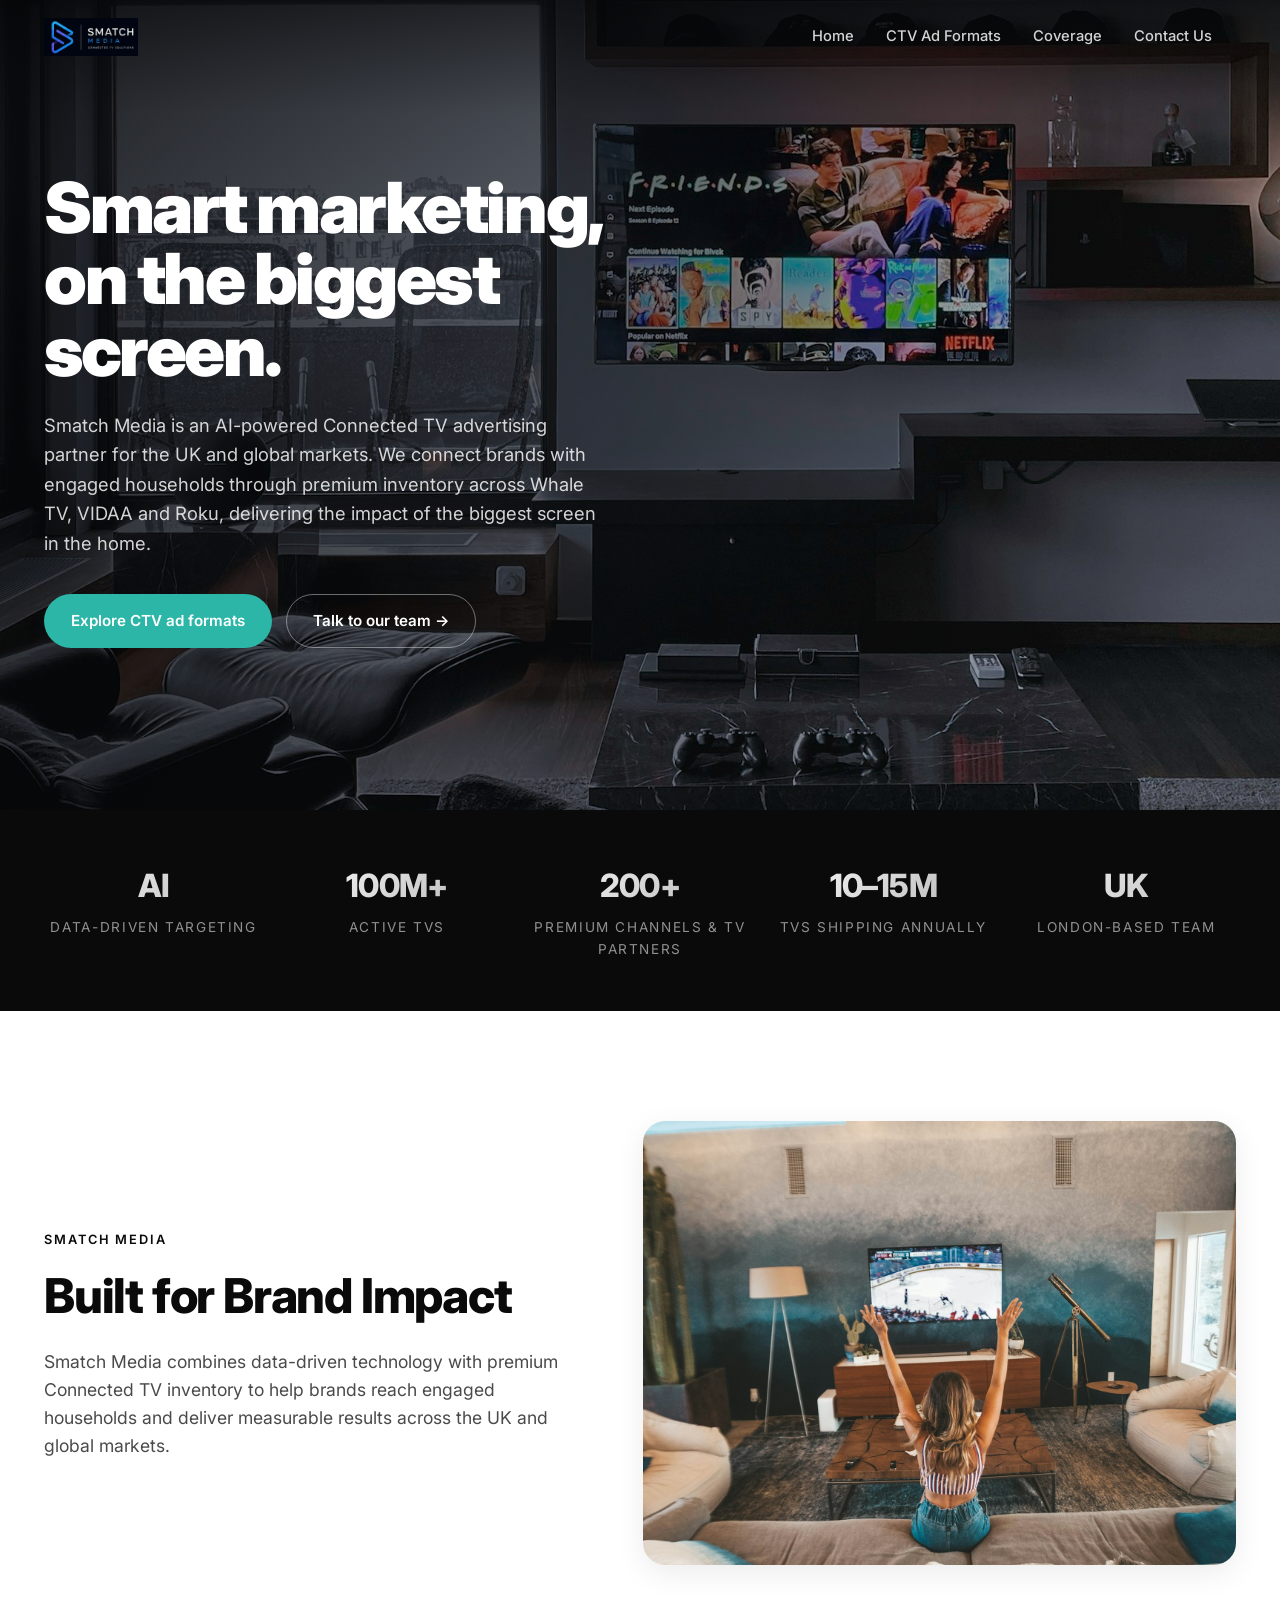
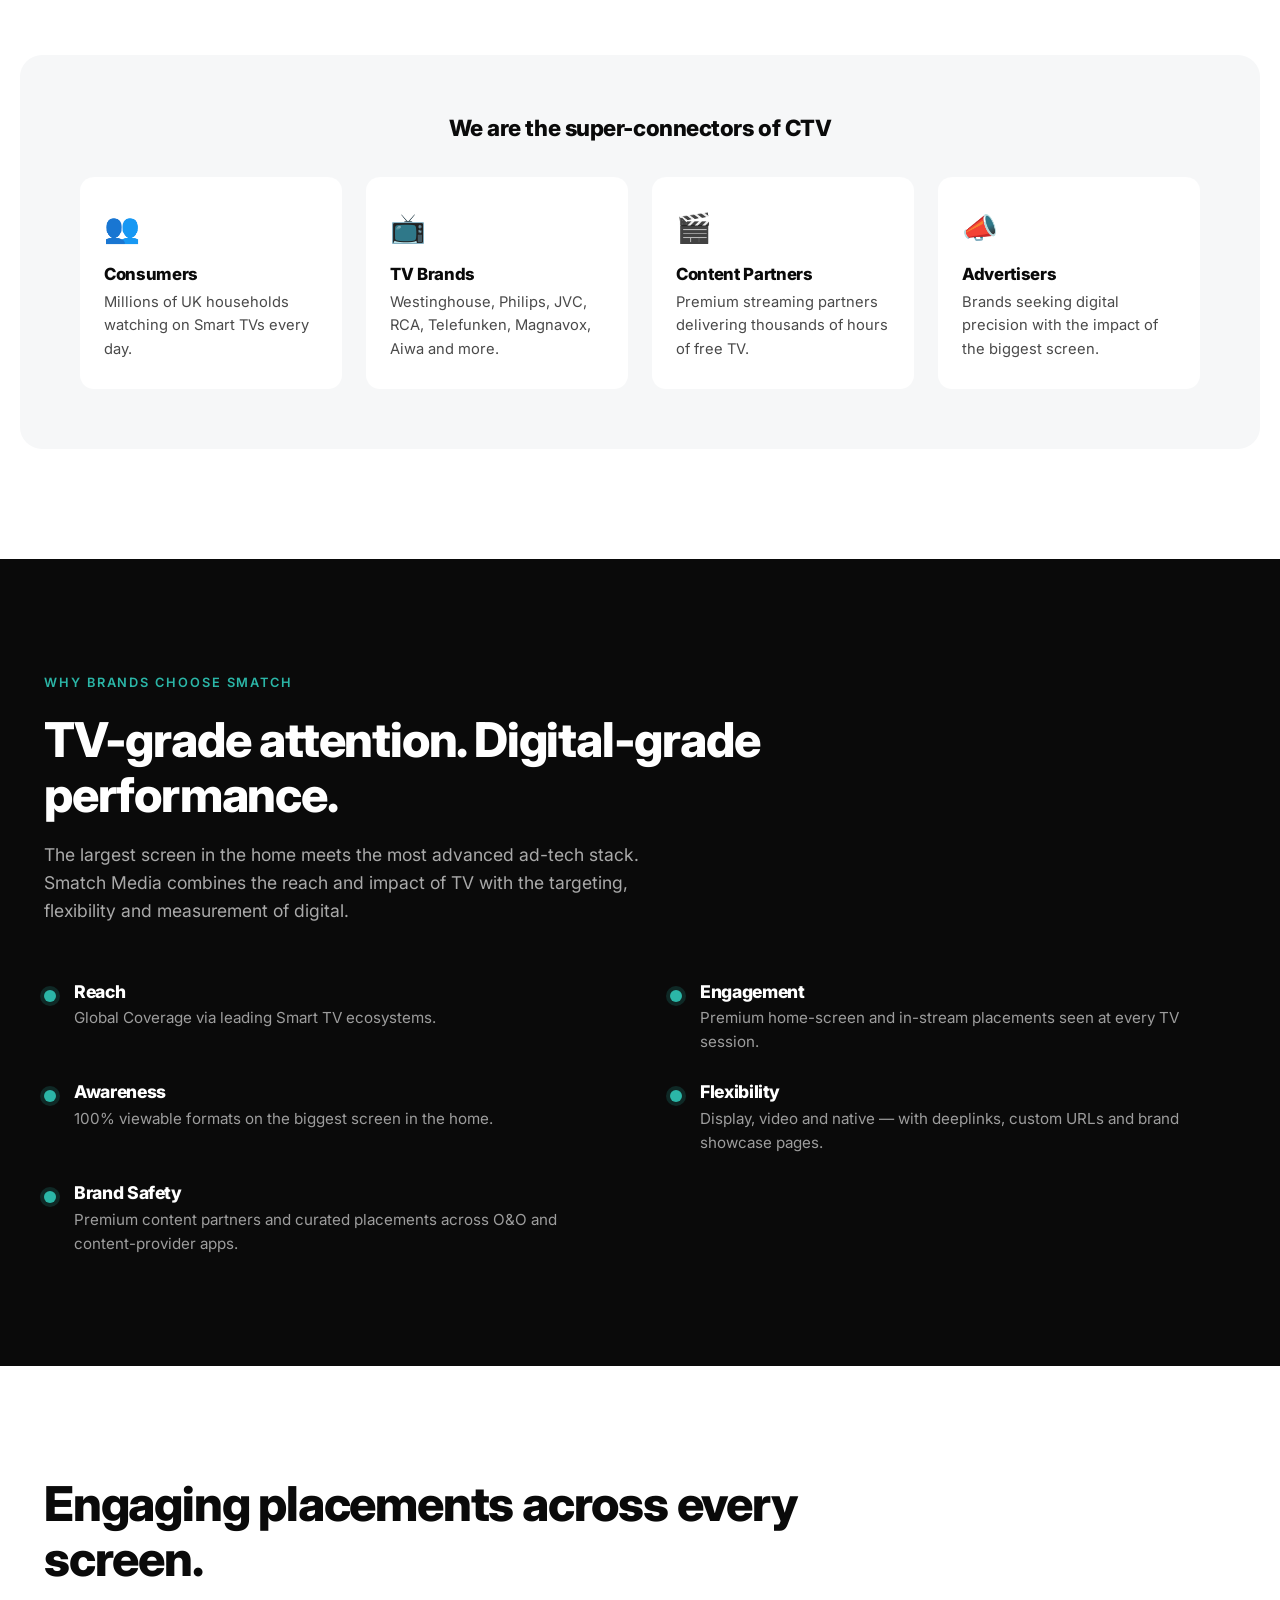
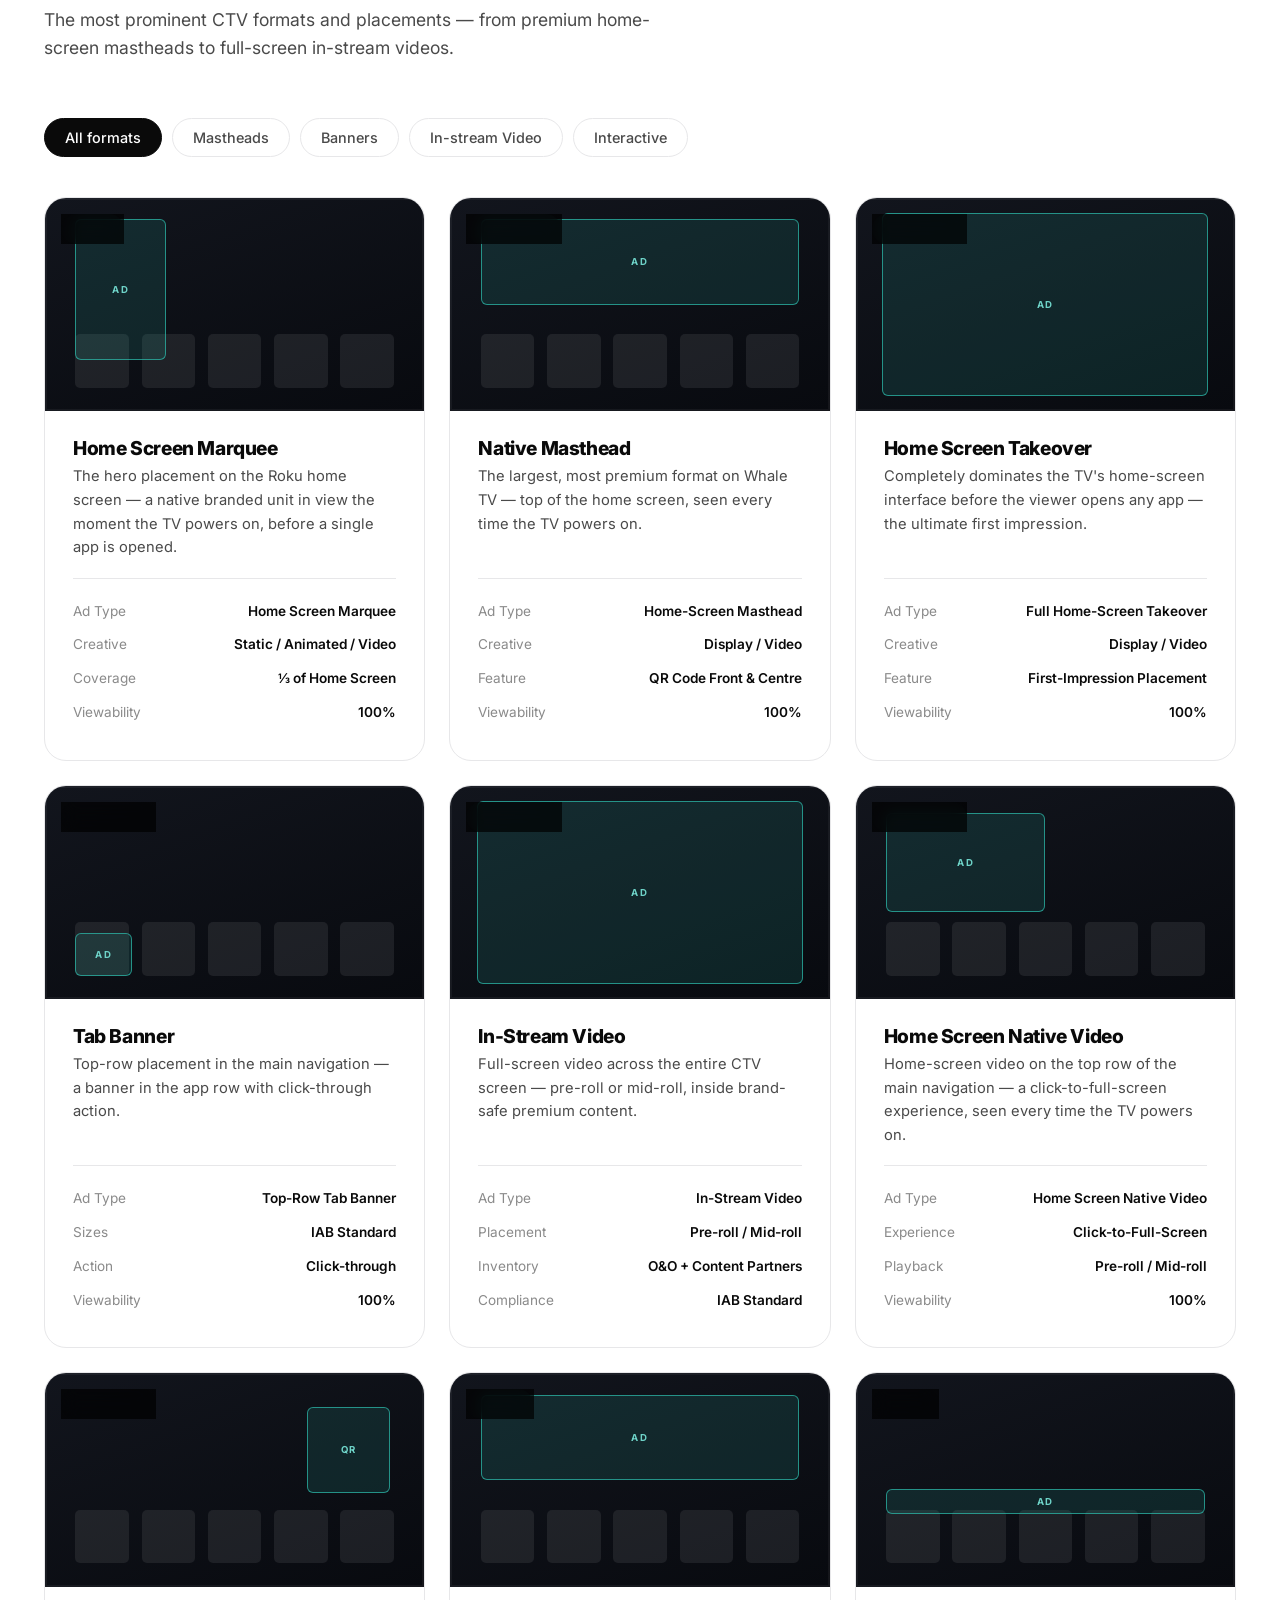
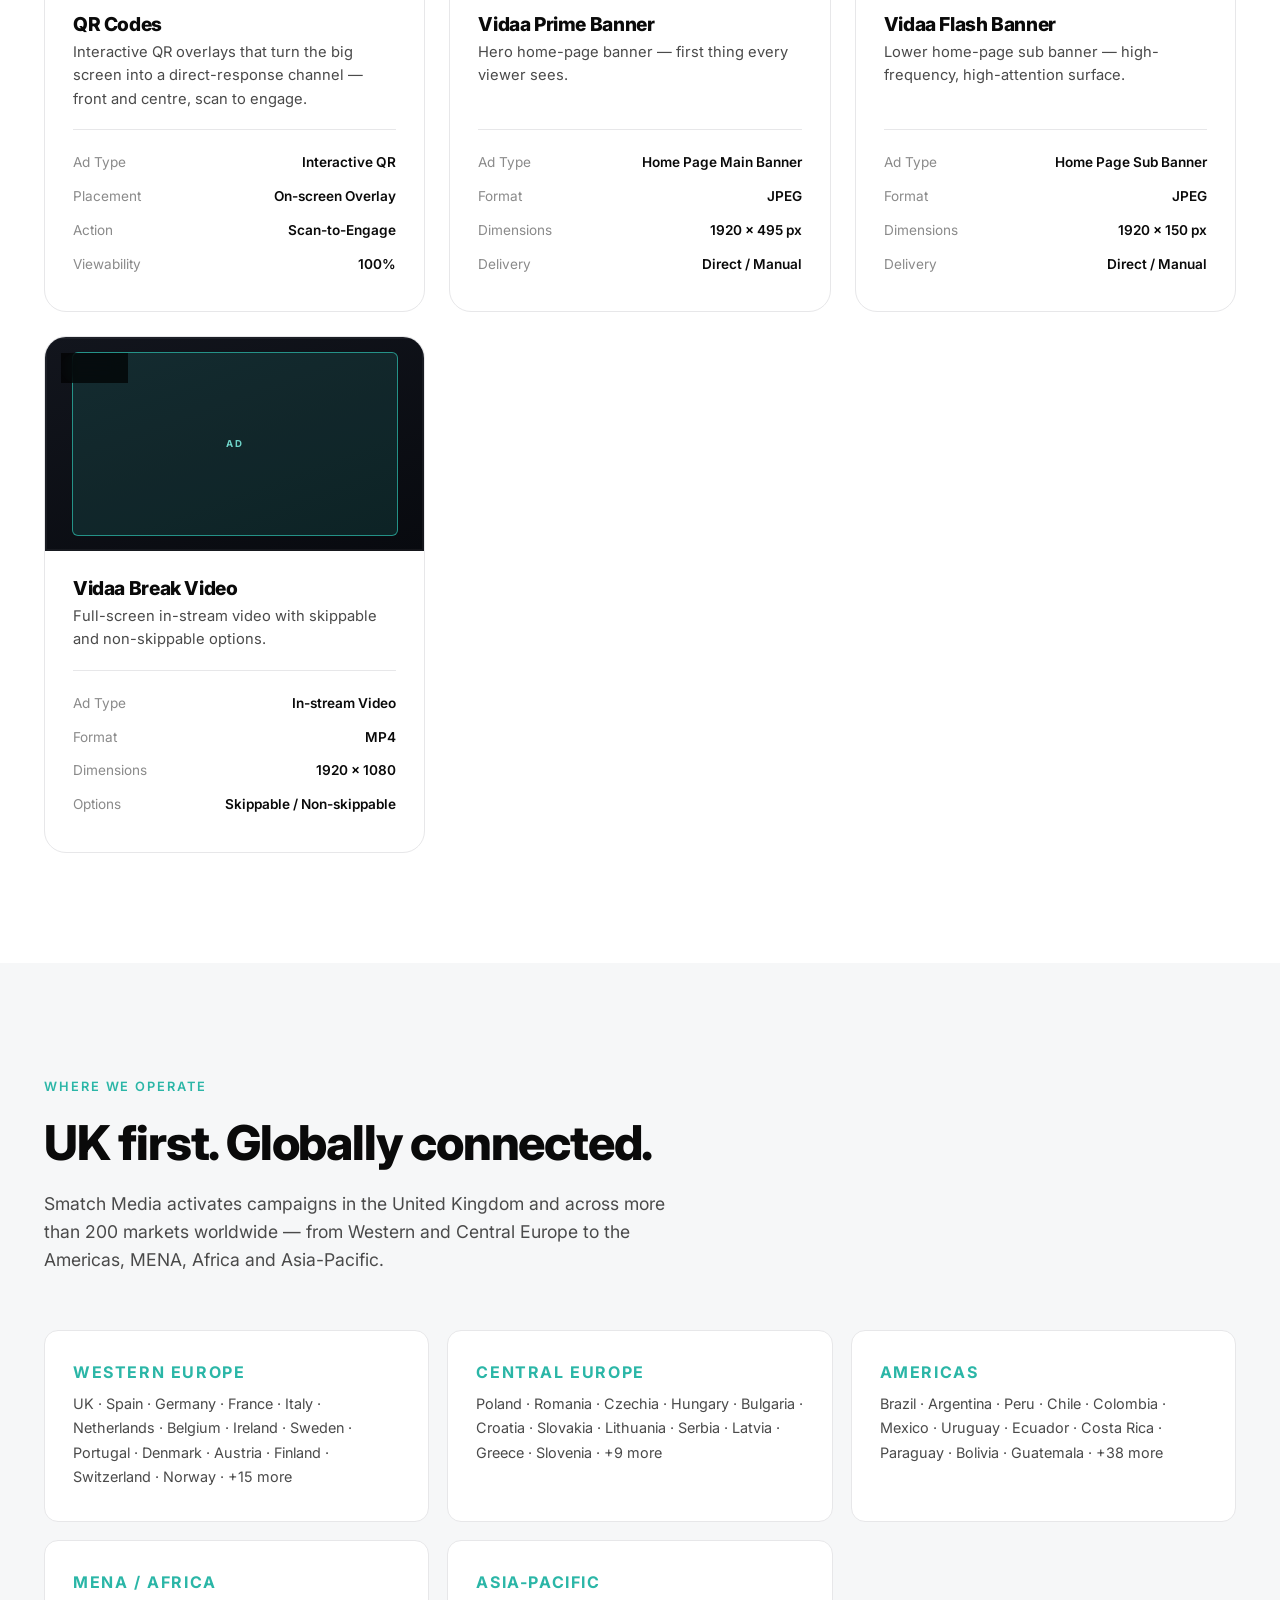
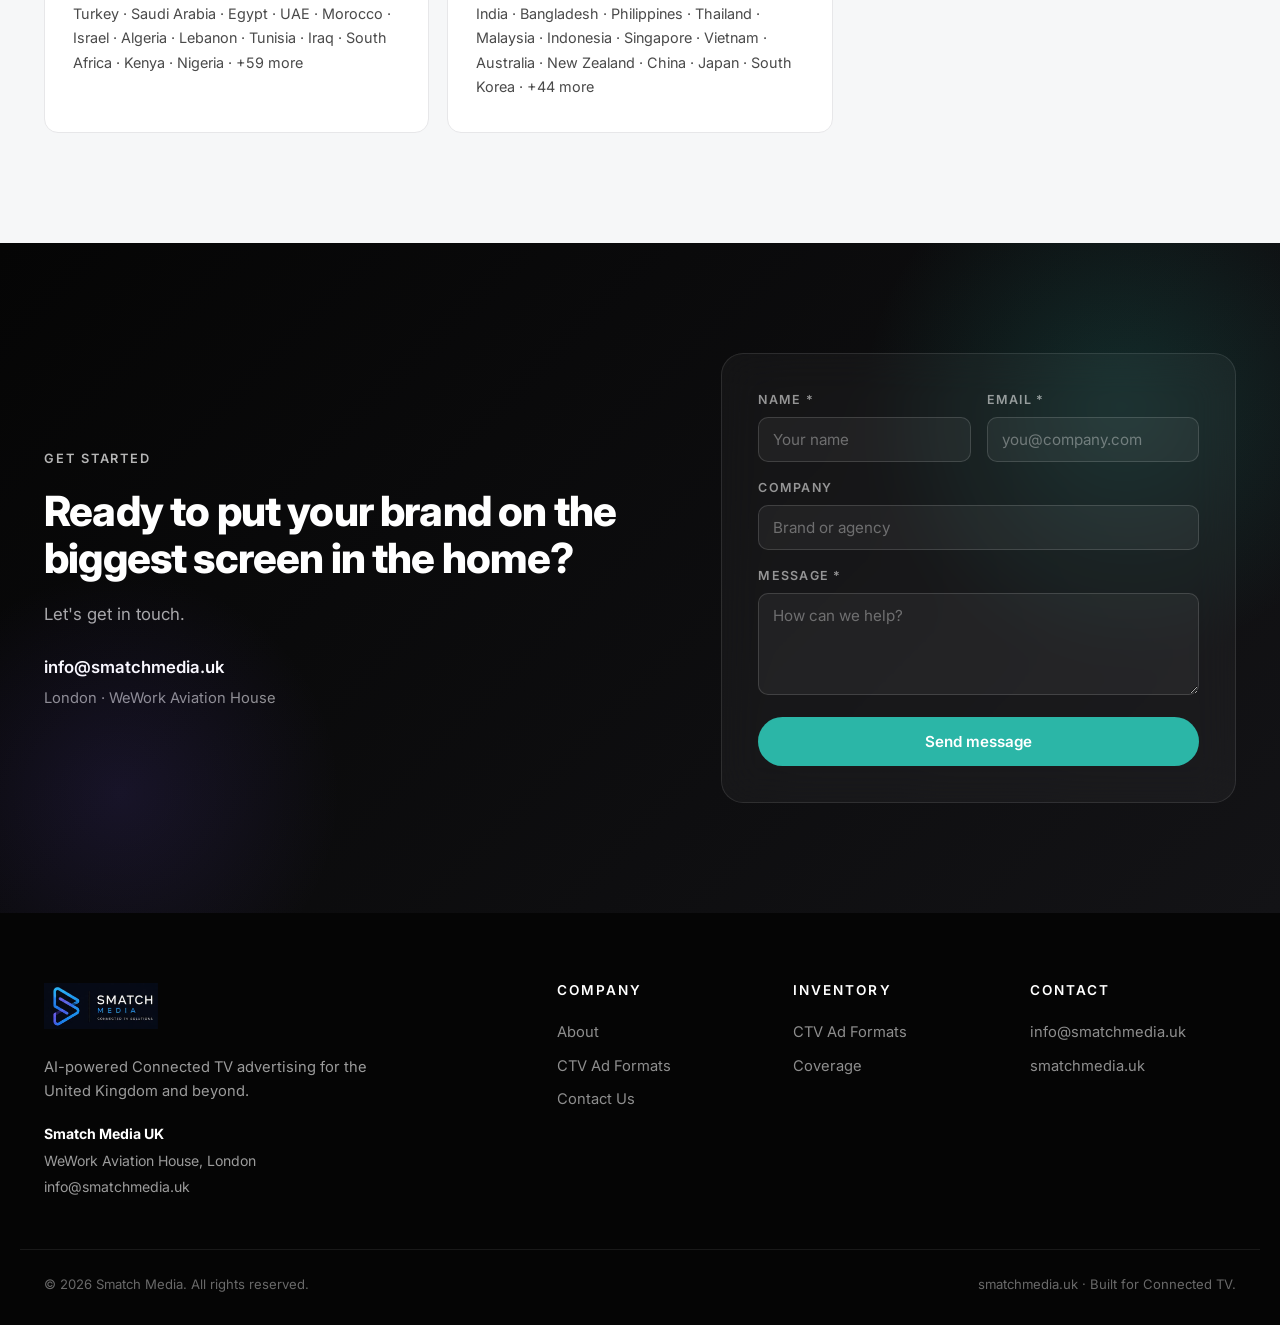
==== commit e54dbc77: "Align ad formats with the deck; add QR Codes - Rename Whale TV / Roku formats to the deck's names: N" ====
--- a/index.html
+++ b/index.html
@@ -8,7 +8,7 @@
   <link rel="preconnect" href="https://fonts.googleapis.com">
   <link rel="preconnect" href="https://fonts.gstatic.com" crossorigin>
   <link href="https://fonts.googleapis.com/css2?family=Inter:wght@300;400;500;600;700;800;900&display=swap" rel="stylesheet">
-  <link rel="stylesheet" href="styles.css?v=7" />
+  <link rel="stylesheet" href="styles.css?v=8" />
 </head>
 <body>
 
@@ -161,6 +161,7 @@
         <button class="chip" data-filter="masthead" role="tab" aria-selected="false">Mastheads</button>
         <button class="chip" data-filter="banner" role="tab" aria-selected="false">Banners</button>
         <button class="chip" data-filter="video" role="tab" aria-selected="false">In-stream Video</button>
+        <button class="chip" data-filter="interactive" role="tab" aria-selected="false">Interactive</button>
       </div>
 
       <div class="units__grid">
@@ -174,13 +175,13 @@
             </div>
           </div>
           <div class="unit__body">
-            <h3>Roku Marquee Ad</h3>
-            <p class="unit__desc">Premium home-page main banner with brand showcase landing page.</p>
-            <ul class="spec">
-              <li><span>Ad Type</span><b>Home Page Main Banner</b></li>
-              <li><span>Format</span><b>JPEG / Video</b></li>
-              <li><span>Dimensions</span><b>525 × 735 px</b></li>
-              <li><span>CTA</span><b>Brand Showcase</b></li>
+            <h3>Home Screen Marquee</h3>
+            <p class="unit__desc">The hero placement on the Roku home screen — a native branded unit in view the moment the TV powers on, before a single app is opened.</p>
+            <ul class="spec">
+              <li><span>Ad Type</span><b>Home Screen Marquee</b></li>
+              <li><span>Creative</span><b>Static / Animated / Video</b></li>
+              <li><span>Coverage</span><b>⅓ of Home Screen</b></li>
+              <li><span>Viewability</span><b>100%</b></li>
             </ul>
           </div>
         </article>
@@ -194,13 +195,13 @@
             </div>
           </div>
           <div class="unit__body">
-            <h3>Whale TV Masthead</h3>
-            <p class="unit__desc">The largest, most premier format on Whale TVs — top of the home screen.</p>
-            <ul class="spec">
-              <li><span>Ad Type</span><b>Home Page Main Banner</b></li>
-              <li><span>Format</span><b>JPEG</b></li>
-              <li><span>Dimensions</span><b>1280 × 720 px</b></li>
-              <li><span>Safe Area</span><b>1280 × 420 px</b></li>
+            <h3>Native Masthead</h3>
+            <p class="unit__desc">The largest, most premium format on Whale TV — top of the home screen, seen every time the TV powers on.</p>
+            <ul class="spec">
+              <li><span>Ad Type</span><b>Home-Screen Masthead</b></li>
+              <li><span>Creative</span><b>Display / Video</b></li>
+              <li><span>Feature</span><b>QR Code Front &amp; Centre</b></li>
+              <li><span>Viewability</span><b>100%</b></li>
             </ul>
           </div>
         </article>
@@ -213,13 +214,13 @@
             </div>
           </div>
           <div class="unit__body">
-            <h3>Home Page Take Over</h3>
-            <p class="unit__desc">Full home-screen takeover — the entire opening experience owned by one brand.</p>
+            <h3>Home Screen Takeover</h3>
+            <p class="unit__desc">Completely dominates the TV's home-screen interface before the viewer opens any app — the ultimate first impression.</p>
             <ul class="spec">
               <li><span>Ad Type</span><b>Full Home-Screen Takeover</b></li>
-              <li><span>Format</span><b>JPEG / Video</b></li>
-              <li><span>Dimensions</span><b>1920 × 1080 px</b></li>
-              <li><span>Placement</span><b>Entire Home Page</b></li>
+              <li><span>Creative</span><b>Display / Video</b></li>
+              <li><span>Feature</span><b>First-Impression Placement</b></li>
+              <li><span>Viewability</span><b>100%</b></li>
             </ul>
           </div>
         </article>
@@ -233,13 +234,13 @@
             </div>
           </div>
           <div class="unit__body">
-            <h3>Whale TV Banner</h3>
-            <p class="unit__desc">Featured on the top row of the main navigation page with click action.</p>
-            <ul class="spec">
-              <li><span>Ad Type</span><b>Home Page Tile Banner</b></li>
-              <li><span>Format</span><b>JPEG / Video / Image</b></li>
-              <li><span>Dimensions</span><b>300 × 250 px</b></li>
-              <li><span>CTA</span><b>App / Deeplink / Web URL</b></li>
+            <h3>Tab Banner</h3>
+            <p class="unit__desc">Top-row placement in the main navigation — a banner in the app row with click-through action.</p>
+            <ul class="spec">
+              <li><span>Ad Type</span><b>Top-Row Tab Banner</b></li>
+              <li><span>Sizes</span><b>IAB Standard</b></li>
+              <li><span>Action</span><b>Click-through</b></li>
+              <li><span>Viewability</span><b>100%</b></li>
             </ul>
           </div>
         </article>
@@ -252,13 +253,13 @@
             </div>
           </div>
           <div class="unit__body">
-            <h3>Whale TV Video</h3>
-            <p class="unit__desc">Full-screen pre-roll or mid-roll video on Whale TV+ and content-provider apps.</p>
-            <ul class="spec">
-              <li><span>Ad Type</span><b>In-stream Video</b></li>
-              <li><span>Format</span><b>MP4</b></li>
-              <li><span>Dimensions</span><b>1920 × 1080</b></li>
-              <li><span>Compliance</span><b>IAB Compliant</b></li>
+            <h3>In-Stream Video</h3>
+            <p class="unit__desc">Full-screen video across the entire CTV screen — pre-roll or mid-roll, inside brand-safe premium content.</p>
+            <ul class="spec">
+              <li><span>Ad Type</span><b>In-Stream Video</b></li>
+              <li><span>Placement</span><b>Pre-roll / Mid-roll</b></li>
+              <li><span>Inventory</span><b>O&amp;O + Content Partners</b></li>
+              <li><span>Compliance</span><b>IAB Standard</b></li>
             </ul>
           </div>
         </article>
@@ -278,6 +279,26 @@
               <li><span>Ad Type</span><b>Home Screen Native Video</b></li>
               <li><span>Experience</span><b>Click-to-Full-Screen</b></li>
               <li><span>Playback</span><b>Pre-roll / Mid-roll</b></li>
+              <li><span>Viewability</span><b>100%</b></li>
+            </ul>
+          </div>
+        </article>
+
+        <article class="unit" data-cat="interactive">
+          <div class="unit__brand">Whale TV</div>
+          <div class="unit__visual unit__tv">
+            <div class="tvm">
+              <div class="tvm__ad tvm__ad--qr">QR</div>
+              <div class="tvm__apps"><i></i><i></i><i></i><i></i><i></i></div>
+            </div>
+          </div>
+          <div class="unit__body">
+            <h3>QR Codes</h3>
+            <p class="unit__desc">Interactive QR overlays that turn the big screen into a direct-response channel — front and centre, scan to engage.</p>
+            <ul class="spec">
+              <li><span>Ad Type</span><b>Interactive QR</b></li>
+              <li><span>Placement</span><b>On-screen Overlay</b></li>
+              <li><span>Action</span><b>Scan-to-Engage</b></li>
               <li><span>Viewability</span><b>100%</b></li>
             </ul>
           </div>
--- a/styles.css
+++ b/styles.css
@@ -638,6 +638,7 @@
 .tvm__ad--subbanner { left: 8%; right: 8%; bottom: 34%; height: 12%; }
 .tvm__ad--native    { top: 13%; left: 8%; width: 42%; height: 46%; }
 .tvm__ad--portrait  { top: 10%; left: 8%; width: 24%; bottom: 24%; }
+.tvm__ad--qr        { top: 16%; right: 9%; width: 22%; height: 40%; letter-spacing: .12em; }
 
 /* Standard ad-slot visual (used on every format card) */
 .unit__visual--std {
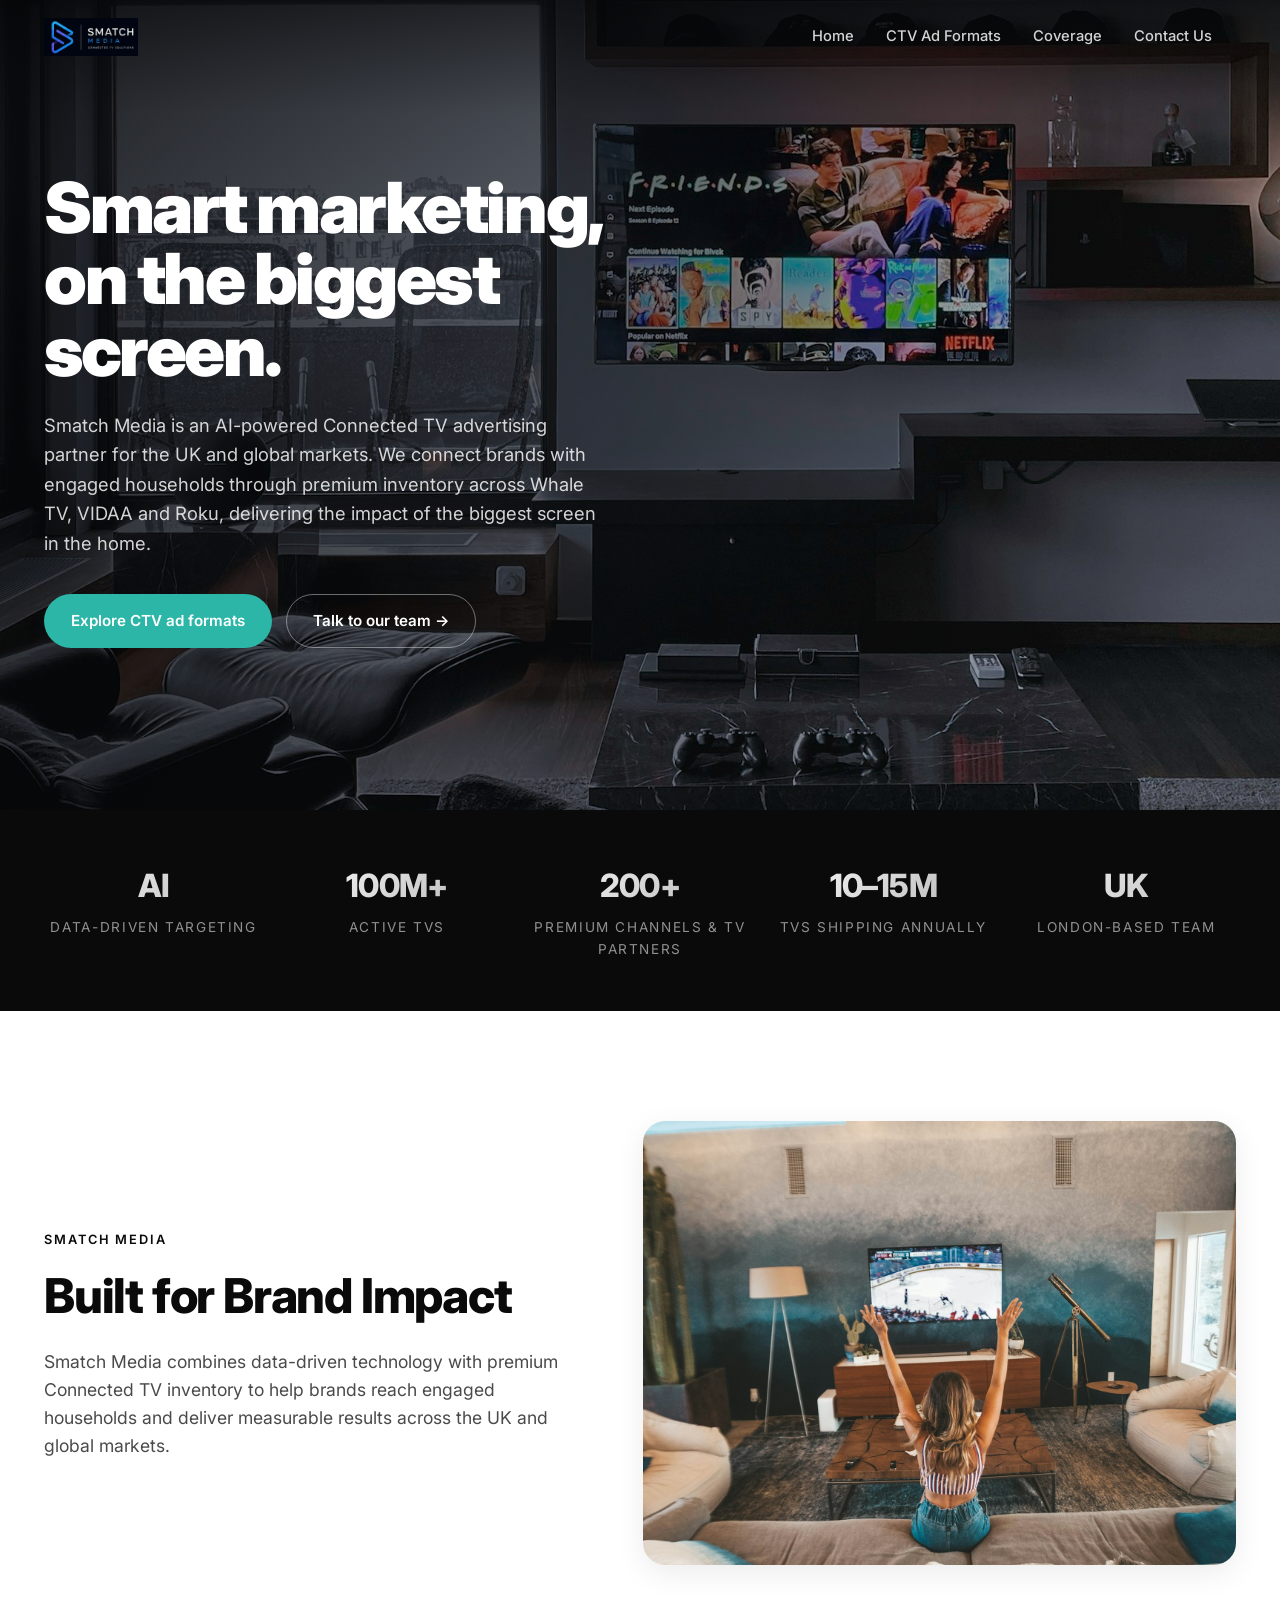
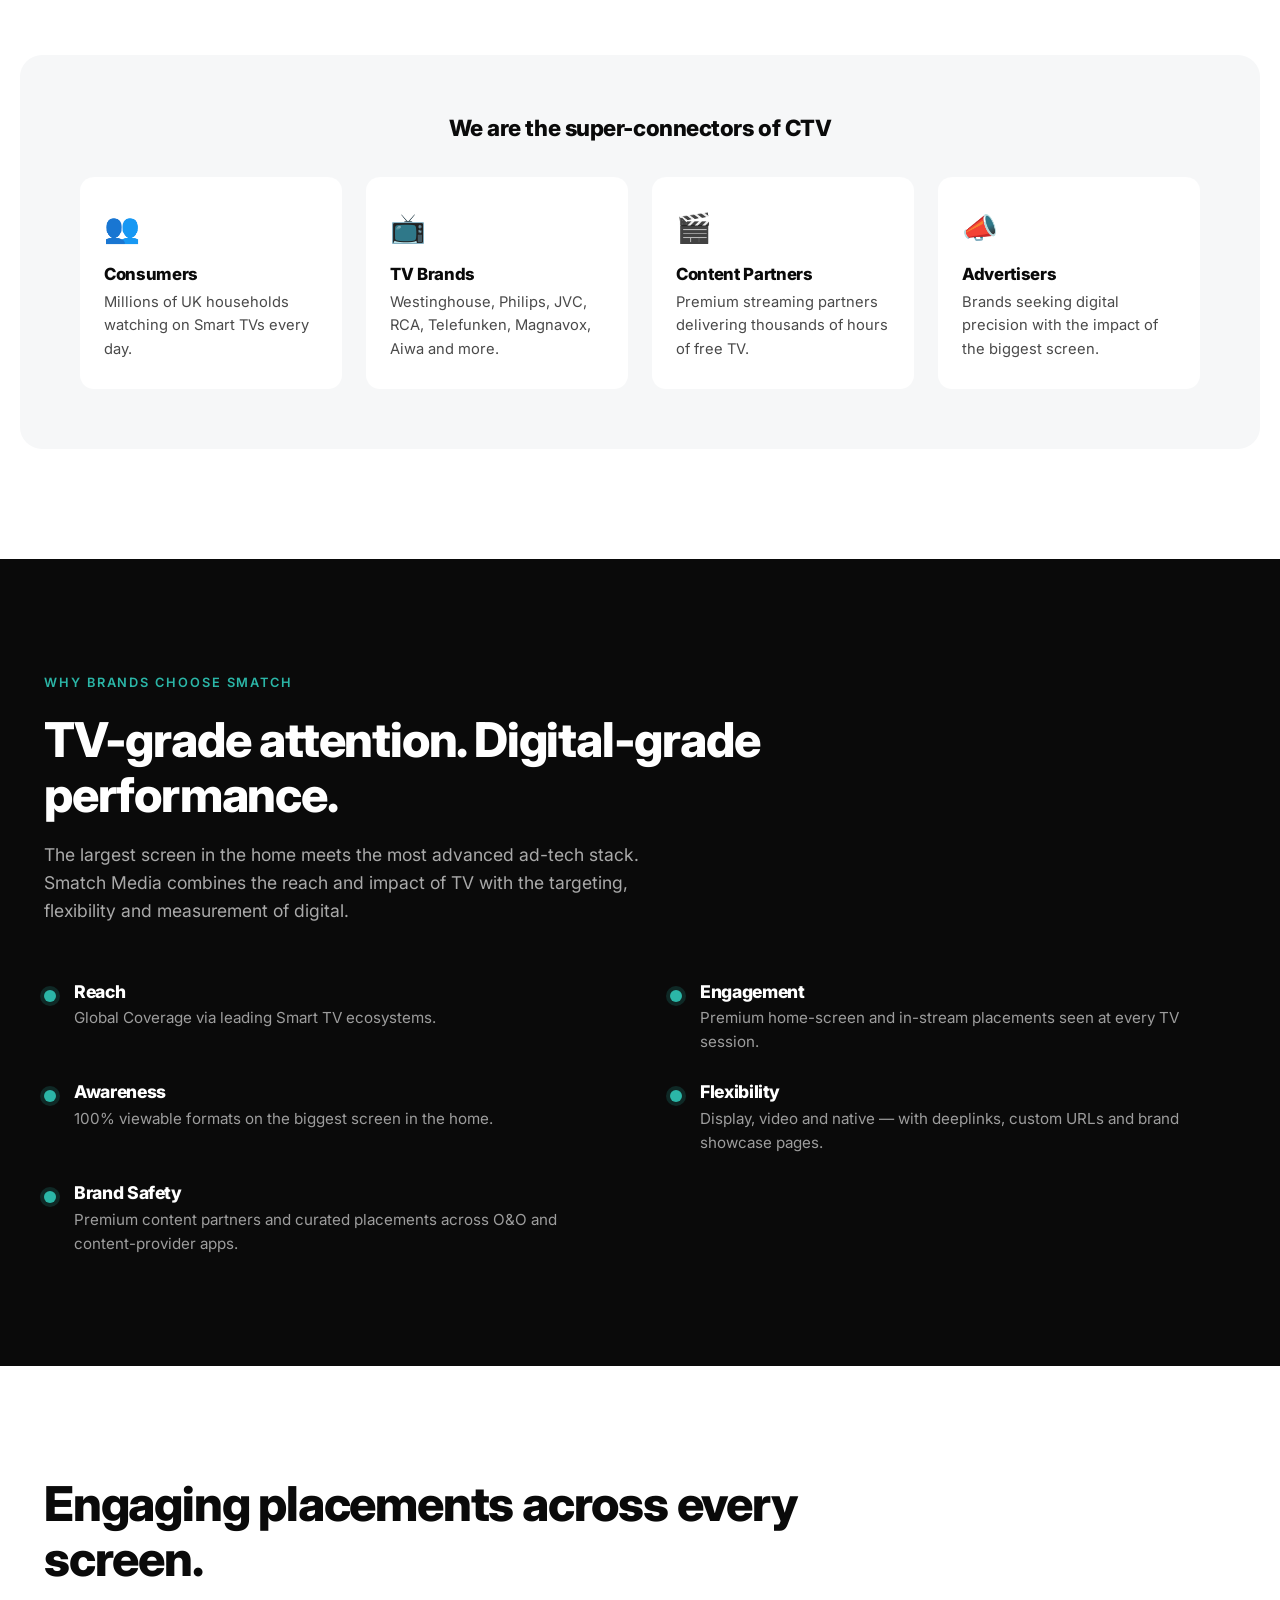
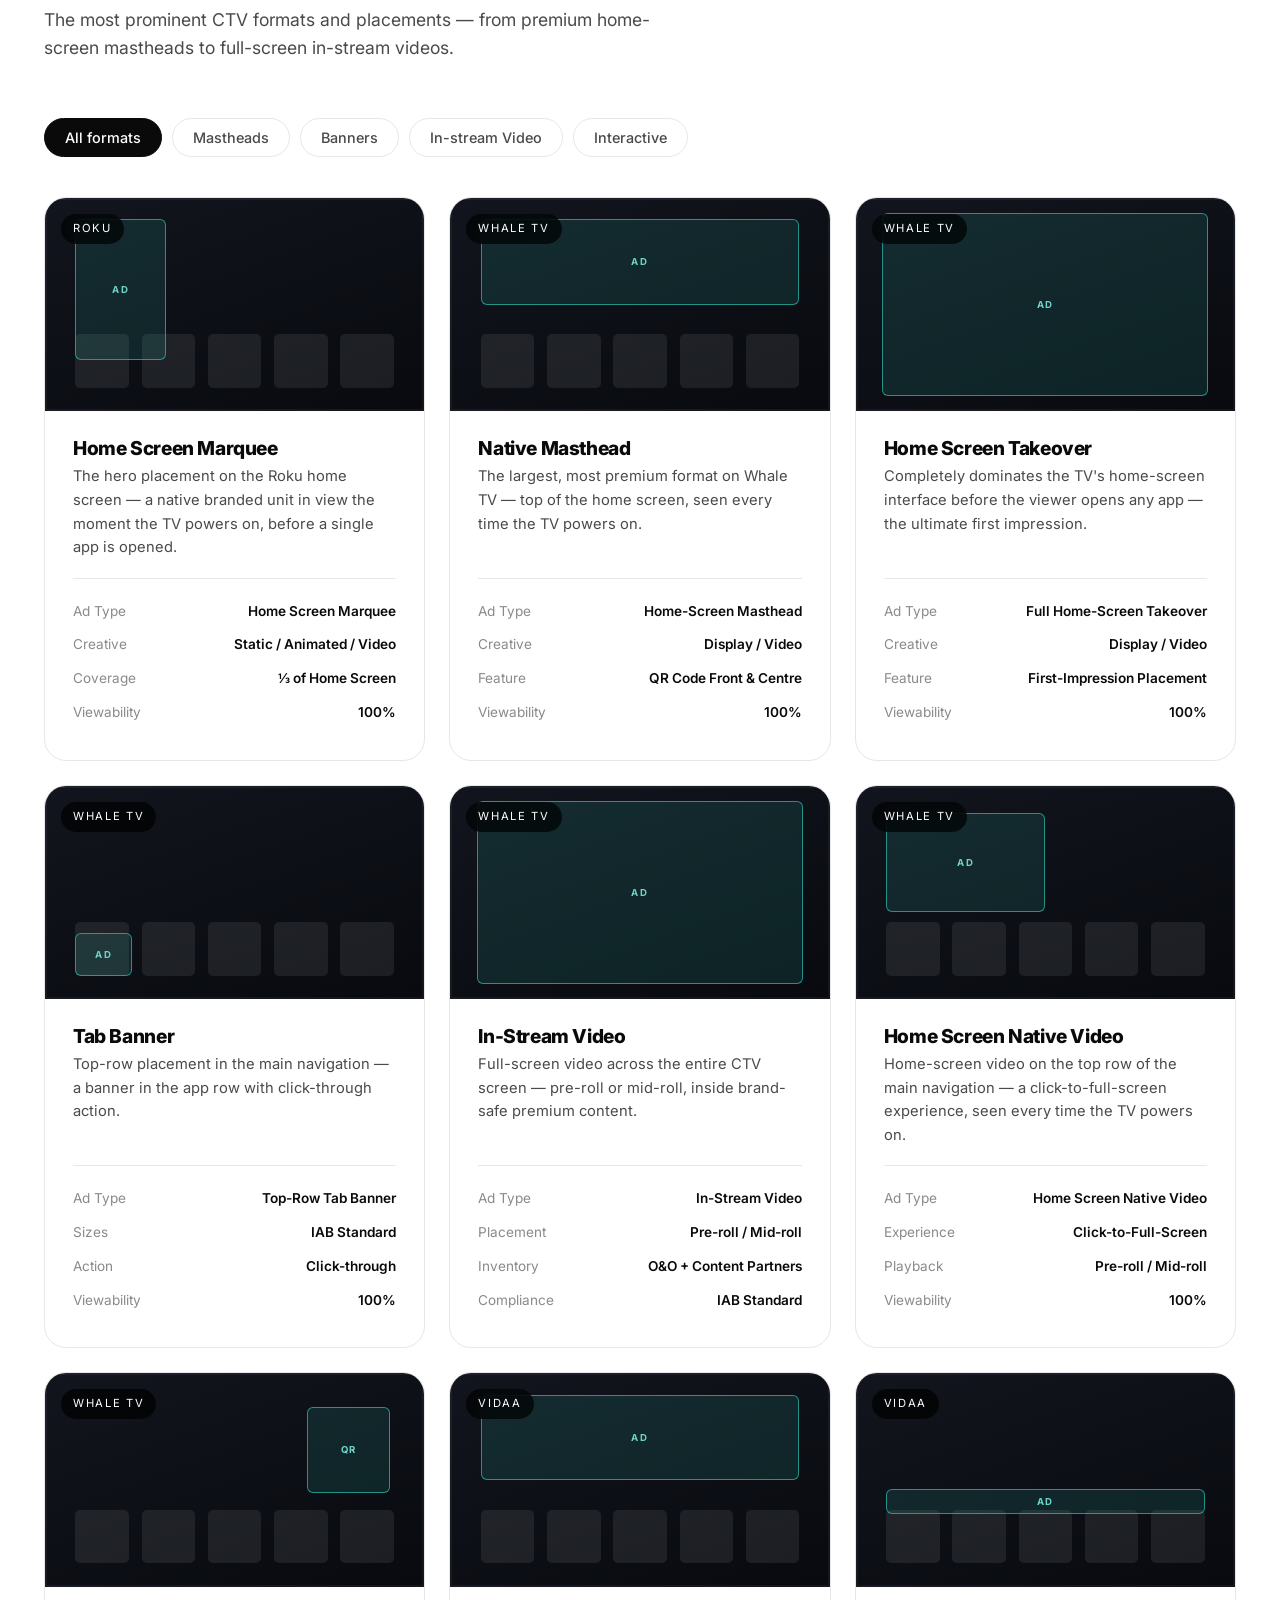
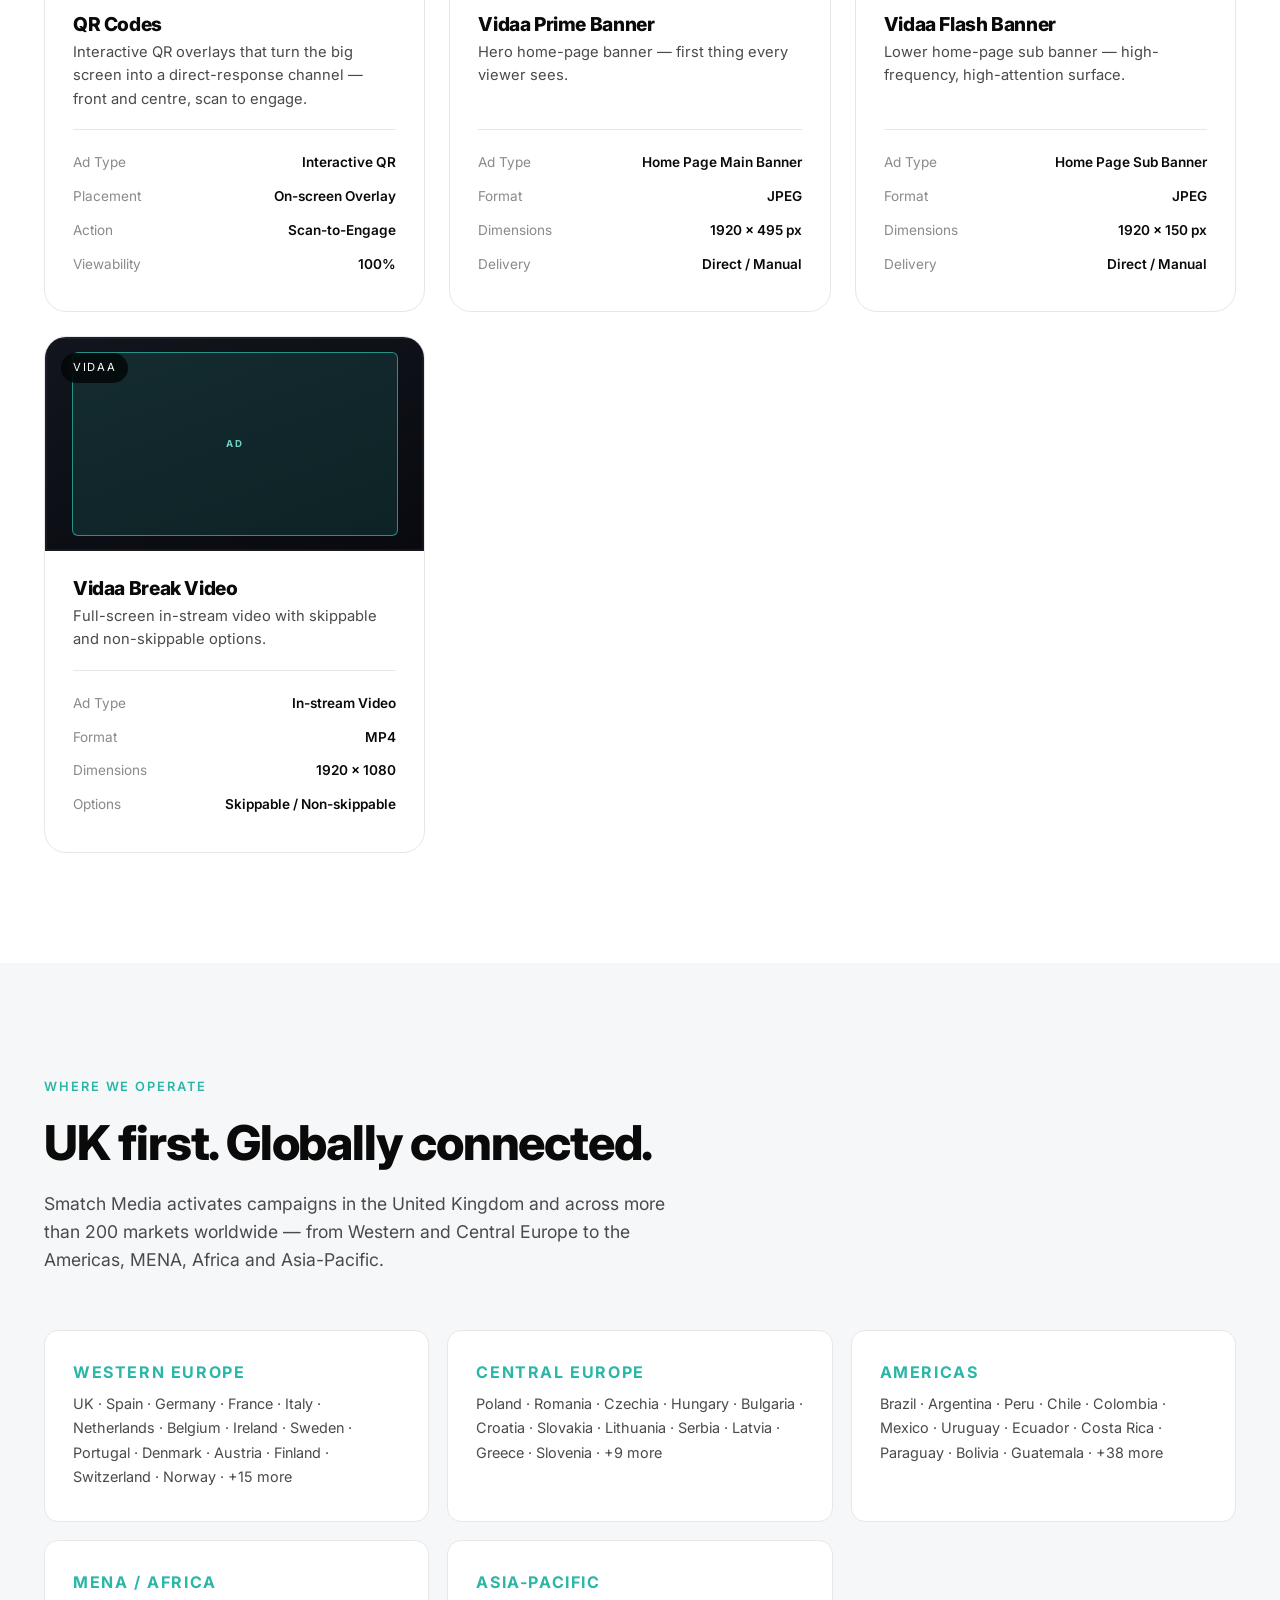
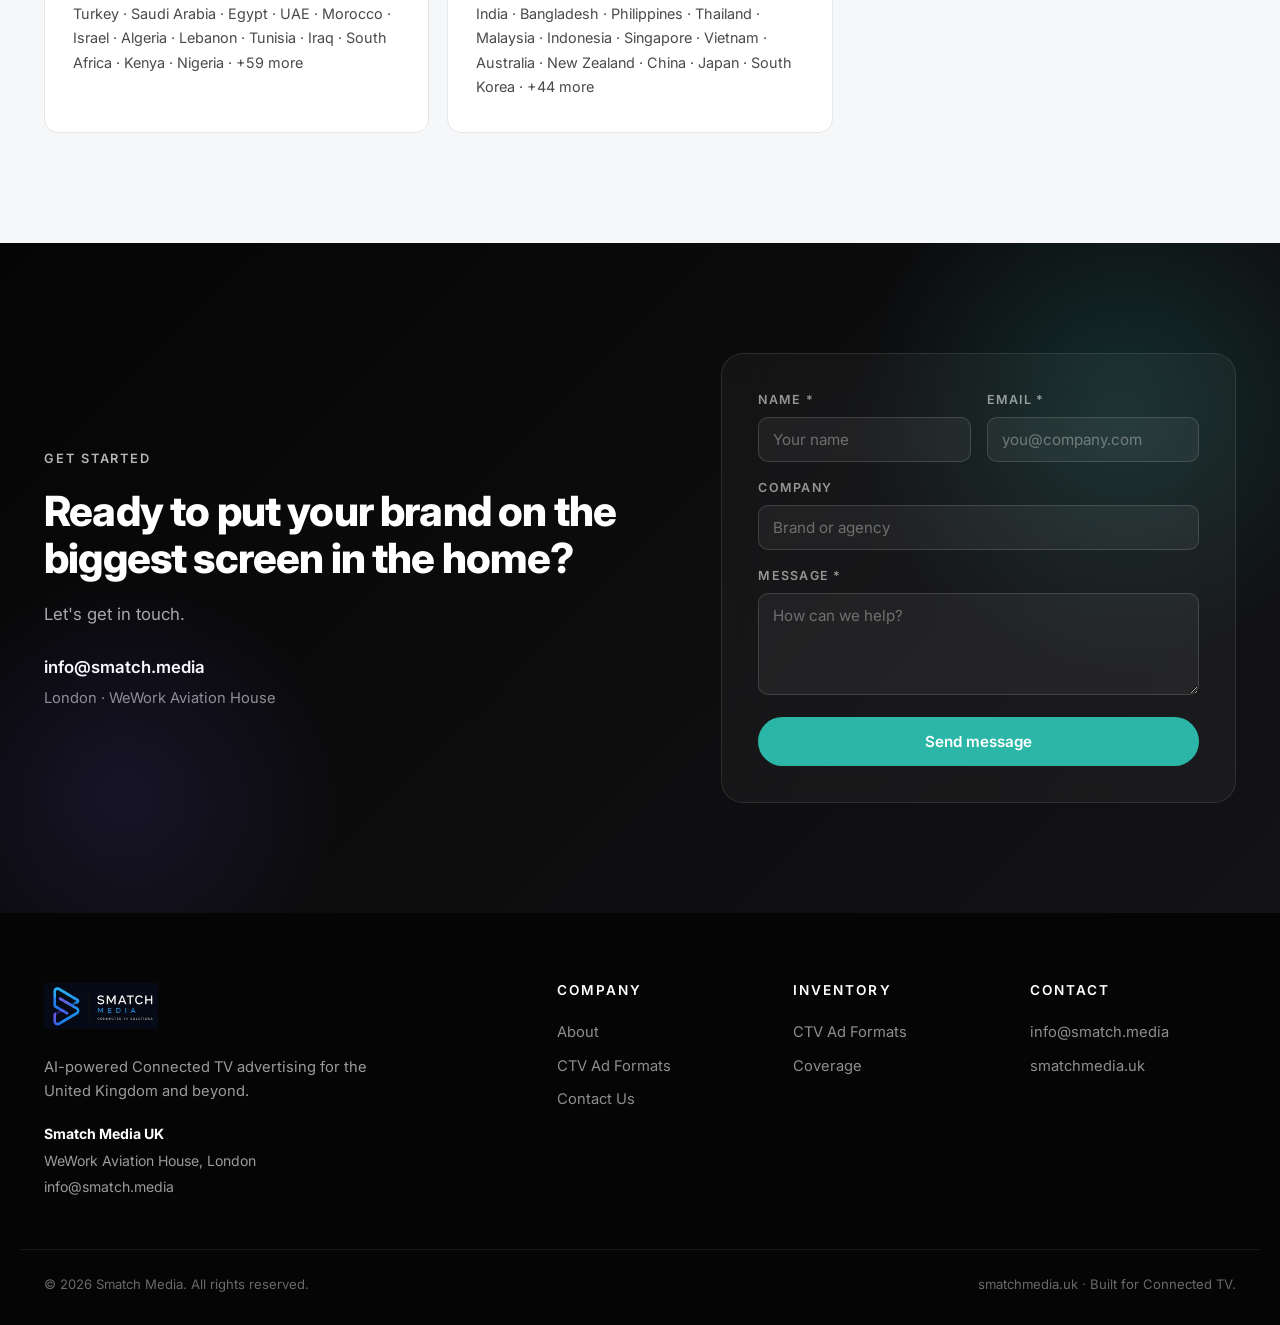
==== commit c6327c8c: "Update contact email to info@smatch.media Replace all info@smatchmedia.uk references (contact links," ====
--- a/index.html
+++ b/index.html
@@ -413,7 +413,7 @@
         <h2>Ready to put your brand on the biggest screen in the home?</h2>
         <p>Let's get in touch.</p>
         <div class="cta__contact">
-          <a href="mailto:info@smatchmedia.uk">info@smatchmedia.uk</a>
+          <a href="mailto:info@smatch.media">info@smatch.media</a>
           <span>London · WeWork Aviation House</span>
         </div>
       </div>
@@ -471,7 +471,7 @@
         <div class="footer__addr">
           <strong>Smatch Media UK</strong>
           <span>WeWork Aviation House, London</span>
-          <span>info@smatchmedia.uk</span>
+          <span>info@smatch.media</span>
         </div>
       </div>
       <div class="footer__cols">
@@ -488,7 +488,7 @@
         </div>
         <div>
           <h5>Contact</h5>
-          <a href="mailto:info@smatchmedia.uk">info@smatchmedia.uk</a>
+          <a href="mailto:info@smatch.media">info@smatch.media</a>
           <a href="https://smatchmedia.uk">smatchmedia.uk</a>
         </div>
       </div>
